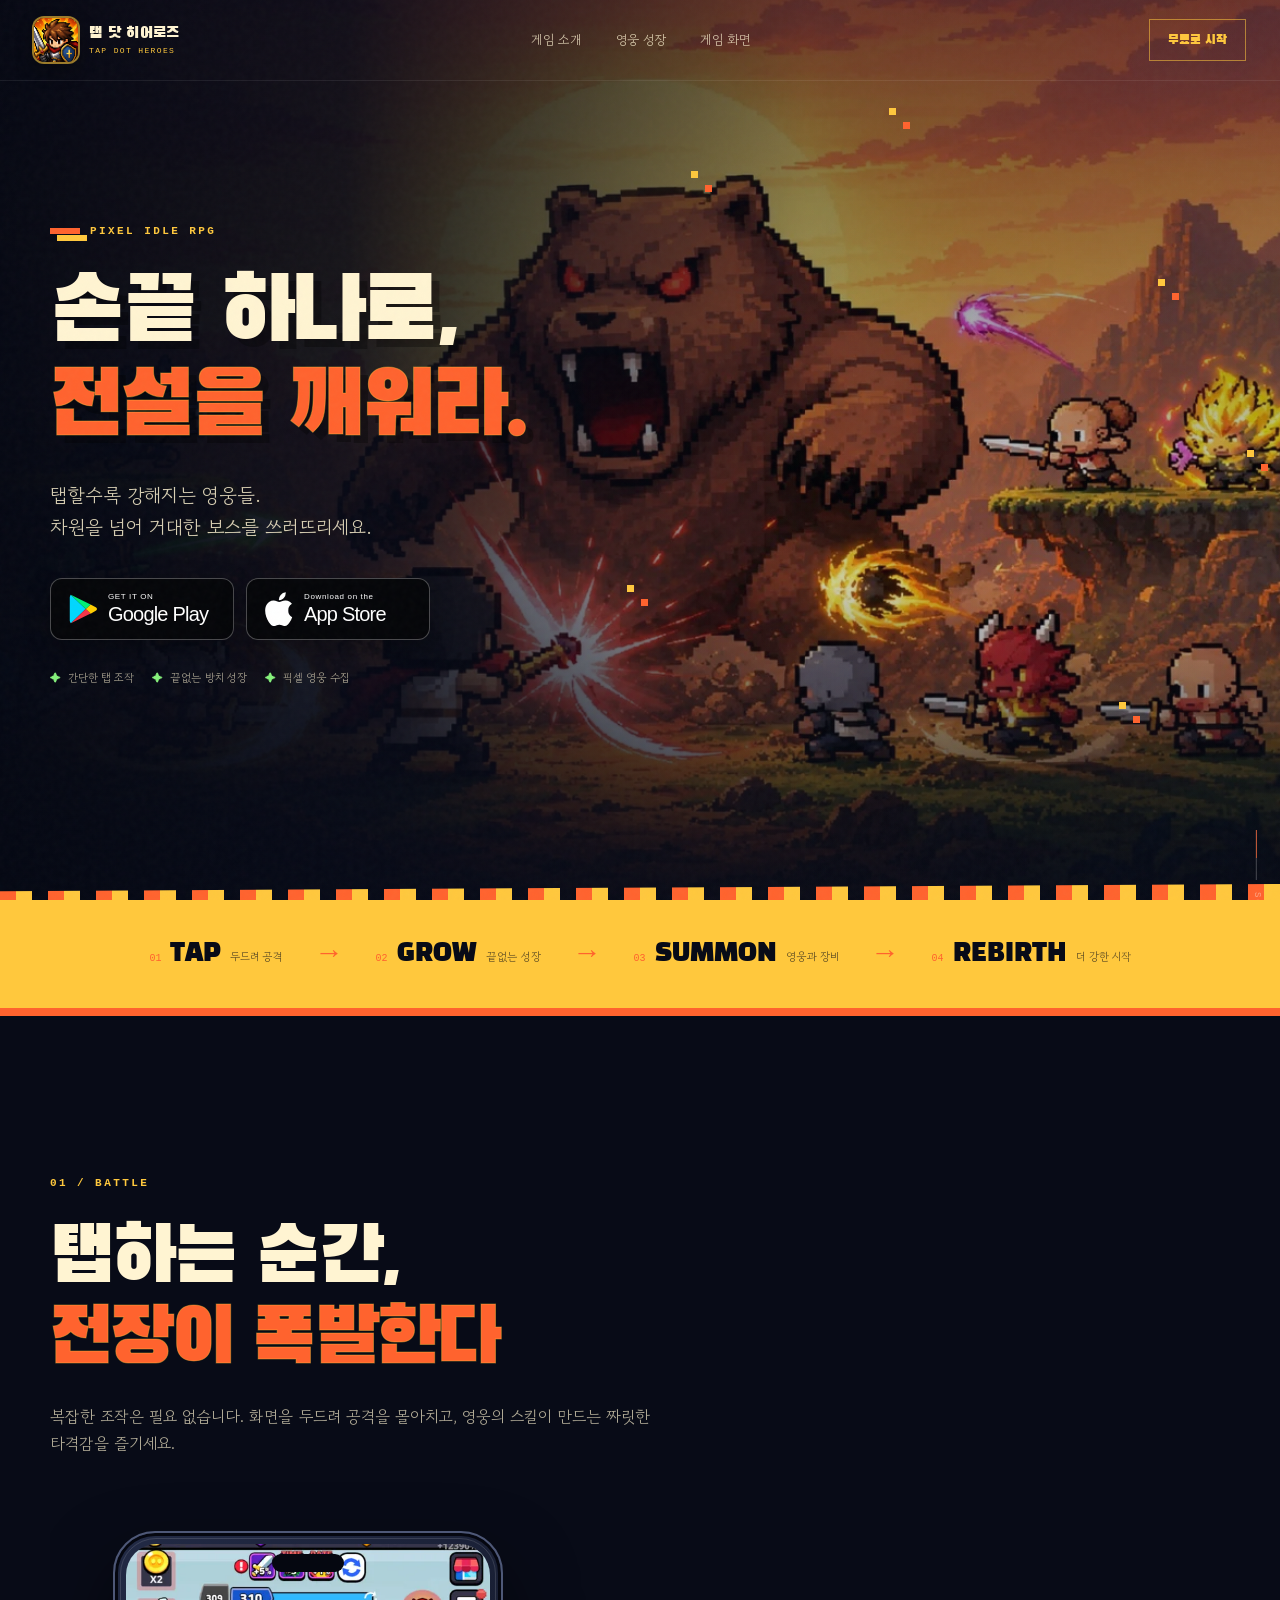
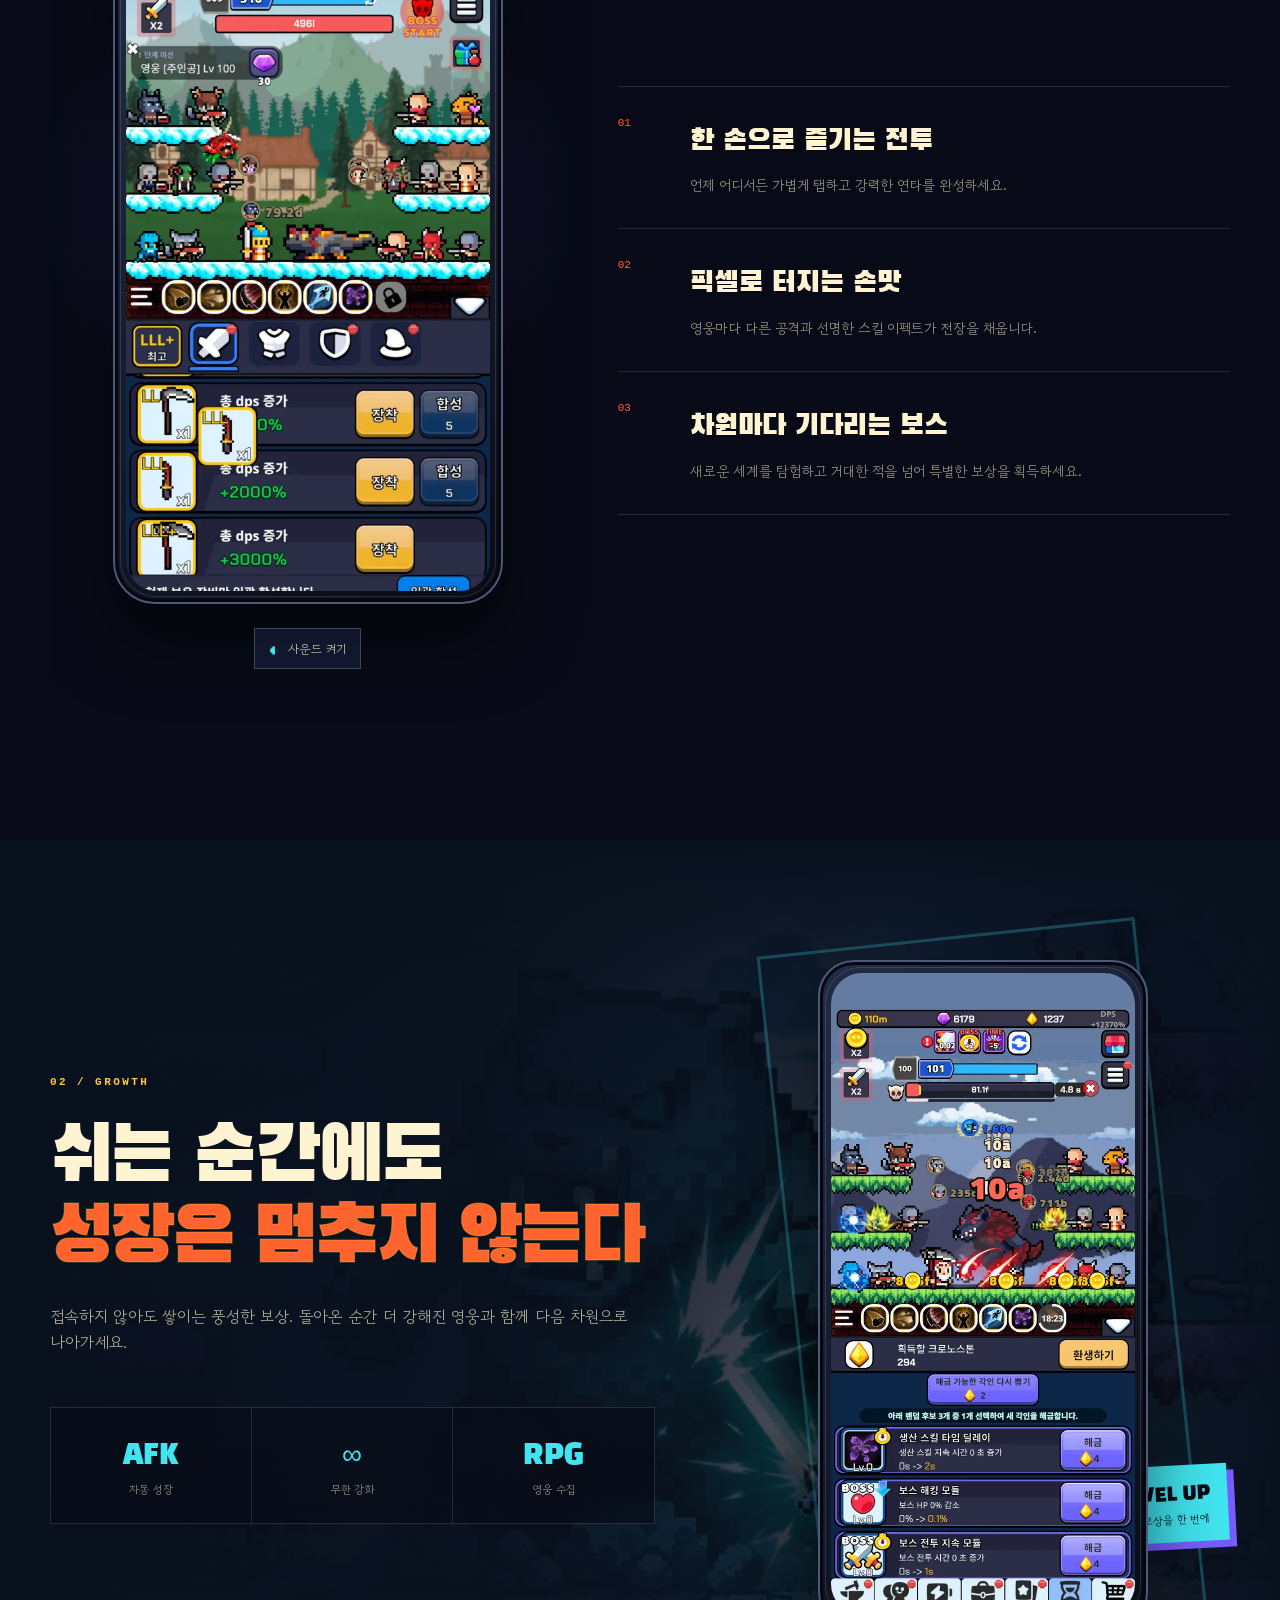
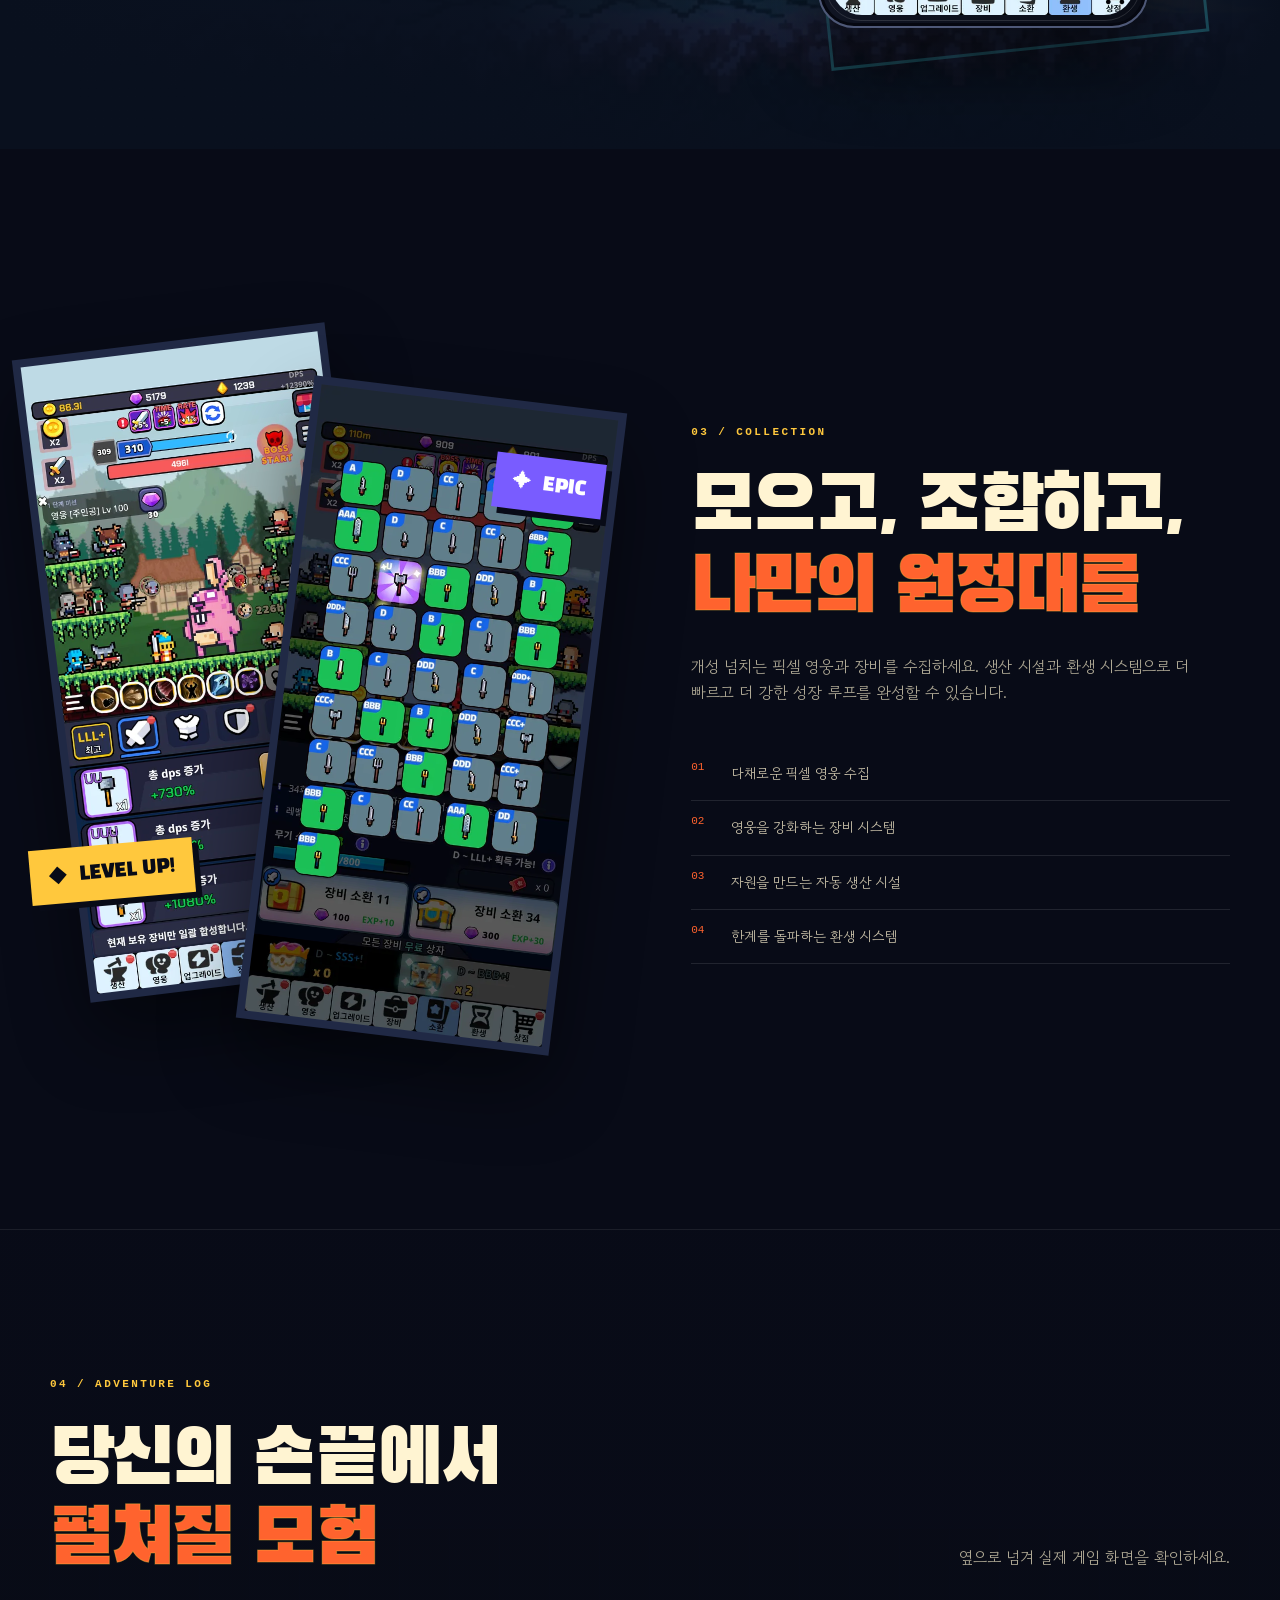
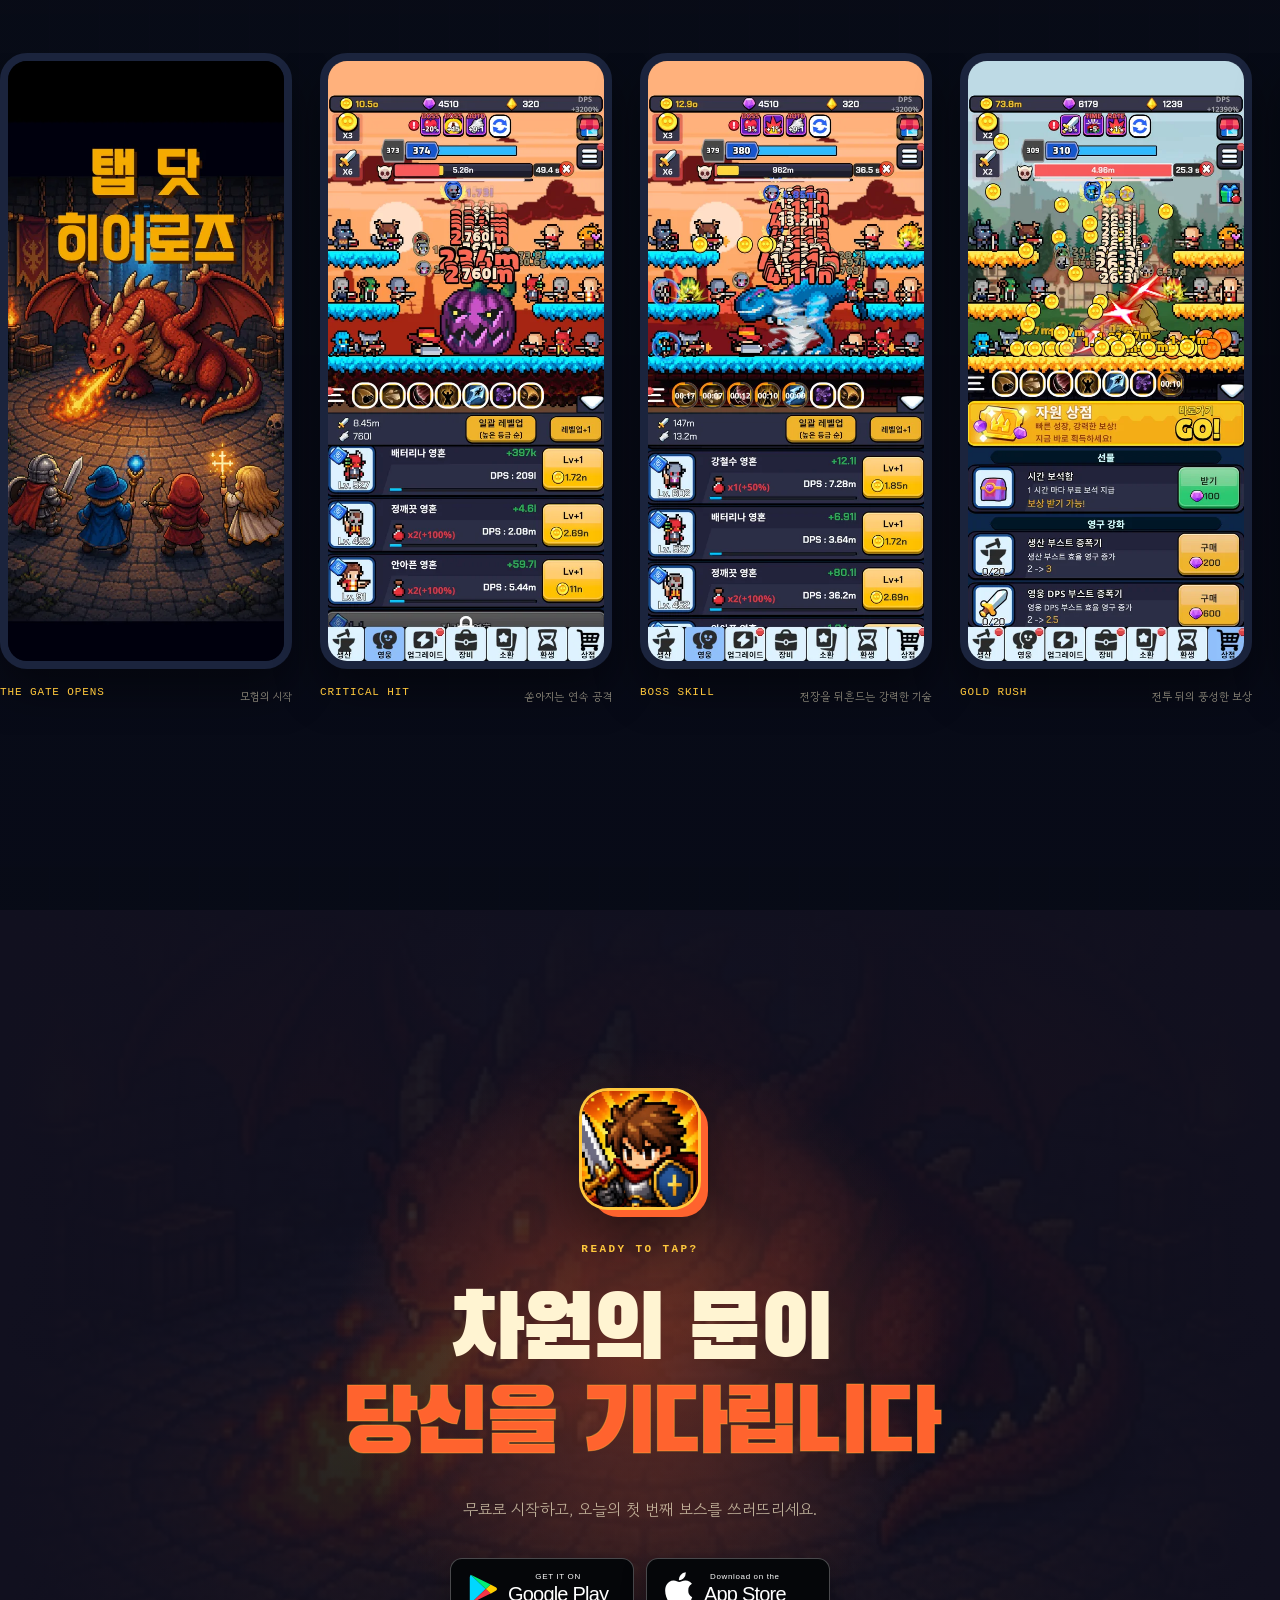
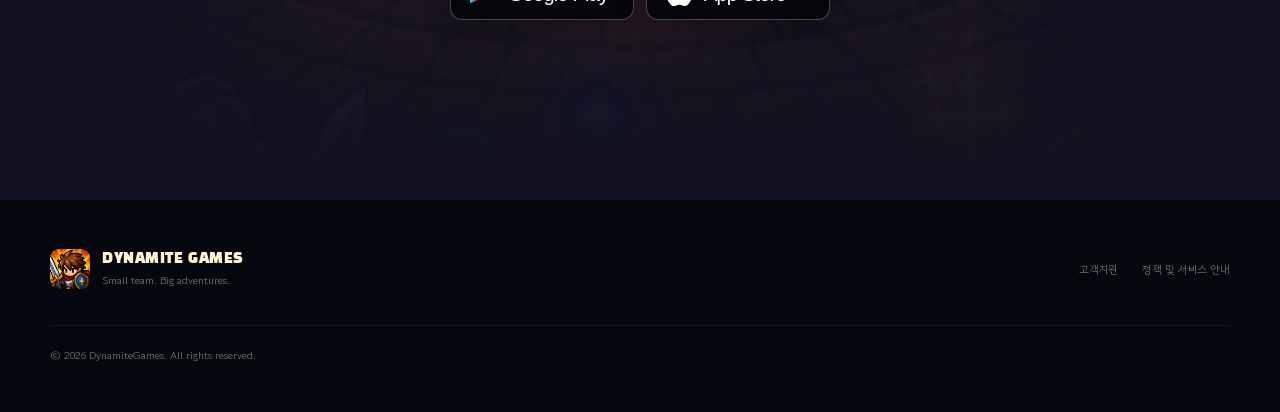
==== games/tap-dot-heroes/index.html @ aeee10b0 "tap-dot-heroes landing page" ====
<!doctype html>
<html lang="ko">
  <head>
    <meta charset="UTF-8" />
    <meta name="viewport" content="width=device-width, initial-scale=1.0" />
    <meta
      name="description"
      content="탭 한 번으로 시작되는 무한 성장. 픽셀 영웅을 모아 차원을 넘고 거대한 보스를 쓰러뜨리는 방치형 탭 RPG, 탭 닷 히어로즈."
    />
    <meta name="theme-color" content="#090d1b" />
    <meta property="og:title" content="탭 닷 히어로즈 | Tap Dot Heroes" />
    <meta
      property="og:description"
      content="손끝 하나로, 전설을 깨워라. 지금 Google Play와 App Store에서 플레이하세요."
    />
    <meta property="og:type" content="website" />
    <meta property="og:image" content="assets/hero-battle.webp" />
    <link rel="icon" href="assets/app-icon.webp" />
    <link rel="preconnect" href="https://fonts.googleapis.com" />
    <link rel="preconnect" href="https://fonts.gstatic.com" crossorigin />
    <link
      href="https://fonts.googleapis.com/css2?family=Black+Han+Sans&family=Gowun+Dodum&display=swap"
      rel="stylesheet"
    />
    <link rel="stylesheet" href="style.css" />
    <title>탭 닷 히어로즈 | Tap Dot Heroes</title>
  </head>
  <body>
    <a class="skip-link" href="#main">본문으로 바로가기</a>

    <header class="site-header" data-header>
      <a class="brand" href="#top" aria-label="탭 닷 히어로즈 홈">
        <img src="assets/app-icon.webp" alt="" width="44" height="44" />
        <span>
          <strong>탭 닷 히어로즈</strong>
          <small>TAP DOT HEROES</small>
        </span>
      </a>
      <nav aria-label="주요 메뉴">
        <a href="#play">게임 소개</a>
        <a href="#world">영웅 성장</a>
        <a href="#gallery">게임 화면</a>
      </nav>
      <a class="header-cta" href="#download">무료로 시작</a>
    </header>

    <main id="main">
      <section class="hero" id="top" aria-labelledby="hero-title">
        <div class="hero-art" aria-hidden="true">
          <img src="assets/hero-battle.webp" alt="" />
        </div>
        <div class="hero-vignette" aria-hidden="true"></div>
        <div class="pixel-sparks" aria-hidden="true">
          <i></i><i></i><i></i><i></i><i></i><i></i>
        </div>

        <div class="hero-content reveal">
          <div class="eyebrow"><span></span> PIXEL IDLE RPG</div>
          <h1 id="hero-title">
            손끝 하나로,<br />
            <em>전설을 깨워라.</em>
          </h1>
          <p>
            탭할수록 강해지는 영웅들.<br />
            차원을 넘어 거대한 보스를 쓰러뜨리세요.
          </p>
          <div class="store-row" aria-label="앱 다운로드">
            <a
              class="store-button google"
              href="https://play.google.com/store/apps/details?id=com.dynamitegames.tapdotheroes"
              target="_blank"
              rel="noopener noreferrer"
              aria-label="Google Play에서 탭 닷 히어로즈 다운로드"
            >
              <svg viewBox="0 0 36 40" aria-hidden="true"><path fill="#00d7fe" d="M2.3 1.7 21.5 20 2.4 38.2A4.3 4.3 0 0 1 1 35V5a4.5 4.5 0 0 1 1.3-3.3Z"/><path fill="#ffce00" d="m27.7 14.1-6.2 5.9 6.3 6 6.6-3.8c2.1-1.2 2.1-3.1 0-4.3Z"/><path fill="#00f076" d="m2.3 1.7 25.4 12.4-6.2 5.9Z"/><path fill="#f63448" d="m2.4 38.2 25.4-12.3-6.3-6Z"/></svg>
              <span><small>GET IT ON</small><strong>Google Play</strong></span>
            </a>
            <a
              class="store-button apple"
              href="https://apps.apple.com/kr/app/id6753194721"
              target="_blank"
              rel="noopener noreferrer"
              aria-label="App Store에서 탭 닷 히어로즈 다운로드"
            >
              <svg viewBox="0 0 32 39" aria-hidden="true"><path fill="currentColor" d="M26.7 20.8c0-4.8 4-7.1 4.2-7.2a9.1 9.1 0 0 0-7.2-3.9c-3-.3-5.9 1.8-7.4 1.8-1.6 0-4-1.8-6.5-1.7a9.6 9.6 0 0 0-8 4.9c-3.5 6-.9 14.8 2.4 19.6 1.6 2.3 3.5 4.9 6 4.8 2.4-.1 3.3-1.5 6.2-1.5 2.8 0 3.7 1.5 6.2 1.4 2.6 0 4.3-2.3 5.8-4.6a19.5 19.5 0 0 0 2.7-5.5 8.3 8.3 0 0 1-4.4-8.1ZM21.7 6.5A8.5 8.5 0 0 0 23.7.3a8.7 8.7 0 0 0-5.8 3 8 8 0 0 0-2 6c2.2.2 4.4-1.1 5.8-2.8Z"/></svg>
              <span><small>Download on the</small><strong>App Store</strong></span>
            </a>
          </div>
          <div class="hero-tags" aria-label="게임 장르">
            <span>간단한 탭 조작</span>
            <span>끝없는 방치 성장</span>
            <span>픽셀 영웅 수집</span>
          </div>
        </div>

        <div class="scroll-cue" aria-hidden="true"><span></span>SCROLL TO RAID</div>
      </section>

      <section class="loop-strip" aria-label="핵심 게임 플레이">
        <div class="loop-track">
          <span><b>01</b> TAP <i>두드려 공격</i></span>
          <span class="arrow">→</span>
          <span><b>02</b> GROW <i>끝없는 성장</i></span>
          <span class="arrow">→</span>
          <span><b>03</b> SUMMON <i>영웅과 장비</i></span>
          <span class="arrow">→</span>
          <span><b>04</b> REBIRTH <i>더 강한 시작</i></span>
        </div>
      </section>

      <section class="gameplay-section section-shell" id="play">
        <div class="section-heading reveal">
          <span class="section-index">01 / BATTLE</span>
          <h2>탭하는 순간,<br /><em>전장이 폭발한다</em></h2>
          <p>
            복잡한 조작은 필요 없습니다. 화면을 두드려 공격을 몰아치고,
            영웅의 스킬이 만드는 짜릿한 타격감을 즐기세요.
          </p>
        </div>

        <div class="gameplay-layout">
          <div class="video-stage reveal">
            <div class="video-aura" aria-hidden="true"></div>
            <div class="phone-frame">
              <div class="phone-speaker"></div>
              <video
                data-gameplay-video
                src="assets/gameplay.mp4"
                poster="assets/screen-battle.webp"
                autoplay
                muted
                loop
                playsinline
                preload="metadata"
                aria-label="탭 닷 히어로즈 실제 플레이 영상"
              ></video>
            </div>
            <button class="sound-toggle" type="button" data-sound-toggle aria-pressed="false">
              <span class="sound-icon" aria-hidden="true">◖</span>
              <span data-sound-label>사운드 켜기</span>
            </button>
          </div>

          <div class="battle-notes reveal">
            <article>
              <span>01</span>
              <div>
                <h3>한 손으로 즐기는 전투</h3>
                <p>언제 어디서든 가볍게 탭하고 강력한 연타를 완성하세요.</p>
              </div>
            </article>
            <article>
              <span>02</span>
              <div>
                <h3>픽셀로 터지는 손맛</h3>
                <p>영웅마다 다른 공격과 선명한 스킬 이펙트가 전장을 채웁니다.</p>
              </div>
            </article>
            <article>
              <span>03</span>
              <div>
                <h3>차원마다 기다리는 보스</h3>
                <p>새로운 세계를 탐험하고 거대한 적을 넘어 특별한 보상을 획득하세요.</p>
              </div>
            </article>
          </div>
        </div>
      </section>

      <section class="growth-section" id="world">
        <div class="growth-art" aria-hidden="true">
          <img src="assets/battle-scene.webp" alt="" loading="lazy" />
        </div>
        <div class="growth-content section-shell">
          <div class="growth-copy reveal">
            <span class="section-index">02 / GROWTH</span>
            <h2>쉬는 순간에도<br /><em>성장은 멈추지 않는다</em></h2>
            <p>
              접속하지 않아도 쌓이는 풍성한 보상. 돌아온 순간 더 강해진
              영웅과 함께 다음 차원으로 나아가세요.
            </p>
            <div class="stat-cards">
              <div><strong>AFK</strong><span>자동 성장</span></div>
              <div><strong>∞</strong><span>무한 강화</span></div>
              <div><strong>RPG</strong><span>영웅 수집</span></div>
            </div>
          </div>
          <figure class="growth-phone reveal">
            <div class="phone-frame compact">
              <img src="assets/screen-growth.webp" alt="거대한 보스와 전투 중인 실제 게임 화면" loading="lazy" />
            </div>
            <figcaption><b>LEVEL UP</b> 쌓인 보상을 한 번에</figcaption>
          </figure>
        </div>
      </section>

      <section class="collection-section section-shell">
        <div class="collection-visual reveal">
          <div class="collection-card back">
            <img src="assets/screen-boss.webp" alt="다양한 픽셀 영웅이 함께 싸우는 게임 화면" loading="lazy" />
          </div>
          <div class="collection-card front">
            <img src="assets/screen-equipment.webp" alt="장비를 수집하고 합성하는 게임 화면" loading="lazy" />
          </div>
          <div class="loot-chip chip-one"><span>✦</span> EPIC</div>
          <div class="loot-chip chip-two"><span>◆</span> LEVEL UP!</div>
        </div>
        <div class="collection-copy reveal">
          <span class="section-index">03 / COLLECTION</span>
          <h2>모으고, 조합하고,<br /><em>나만의 원정대를</em></h2>
          <p>
            개성 넘치는 픽셀 영웅과 장비를 수집하세요. 생산 시설과 환생 시스템으로
            더 빠르고 더 강한 성장 루프를 완성할 수 있습니다.
          </p>
          <ul>
            <li><span>01</span> 다채로운 픽셀 영웅 수집</li>
            <li><span>02</span> 영웅을 강화하는 장비 시스템</li>
            <li><span>03</span> 자원을 만드는 자동 생산 시설</li>
            <li><span>04</span> 한계를 돌파하는 환생 시스템</li>
          </ul>
        </div>
      </section>

      <section class="gallery-section" id="gallery" aria-labelledby="gallery-title">
        <div class="section-shell gallery-heading reveal">
          <span class="section-index">04 / ADVENTURE LOG</span>
          <h2 id="gallery-title">당신의 손끝에서<br /><em>펼쳐질 모험</em></h2>
          <p>옆으로 넘겨 실제 게임 화면을 확인하세요.</p>
        </div>
        <div class="gallery-rail" data-gallery tabindex="0" aria-label="게임 스크린샷 갤러리">
          <figure class="shot tall"><img src="assets/screen-title.webp" alt="용과 영웅들이 마주한 탭 닷 히어로즈 타이틀 화면" loading="lazy" /><figcaption><b>THE GATE OPENS</b><span>모험의 시작</span></figcaption></figure>
          <figure class="shot"><img src="assets/screen-critical.webp" alt="화려한 크리티컬 공격 효과가 펼쳐지는 전투 화면" loading="lazy" /><figcaption><b>CRITICAL HIT</b><span>쏟아지는 연속 공격</span></figcaption></figure>
          <figure class="shot"><img src="assets/screen-boss-skill.webp" alt="보스가 강력한 회오리 스킬을 사용하는 전투 화면" loading="lazy" /><figcaption><b>BOSS SKILL</b><span>전장을 뒤흔드는 강력한 기술</span></figcaption></figure>
          <figure class="shot"><img src="assets/screen-gold-rush.webp" alt="골드러시에서 풍성한 골드 보상을 획득하는 게임 화면" loading="lazy" /><figcaption><b>GOLD RUSH</b><span>전투 뒤의 풍성한 보상</span></figcaption></figure>
          <figure class="shot"><img src="assets/screen-equipment.webp" alt="다양한 장비 아이템을 관리하는 화면" loading="lazy" /><figcaption><b>GEAR UP</b><span>장비를 모아 더 강하게</span></figcaption></figure>
        </div>
      </section>

      <section class="download-section" id="download">
        <div class="download-dragon" aria-hidden="true"><img src="assets/dragon-raid.webp" alt="" loading="lazy" /></div>
        <div class="download-glow" aria-hidden="true"></div>
        <div class="download-content reveal">
          <img class="download-icon" src="assets/app-icon.webp" alt="탭 닷 히어로즈 앱 아이콘" width="116" height="116" loading="lazy" />
          <span class="section-index">READY TO TAP?</span>
          <h2>차원의 문이<br /><em>당신을 기다립니다</em></h2>
          <p>무료로 시작하고, 오늘의 첫 번째 보스를 쓰러뜨리세요.</p>
          <div class="store-row centered">
            <a class="store-button google" href="https://play.google.com/store/apps/details?id=com.dynamitegames.tapdotheroes" target="_blank" rel="noopener noreferrer" aria-label="Google Play에서 다운로드">
              <svg viewBox="0 0 36 40" aria-hidden="true"><path fill="#00d7fe" d="M2.3 1.7 21.5 20 2.4 38.2A4.3 4.3 0 0 1 1 35V5a4.5 4.5 0 0 1 1.3-3.3Z"/><path fill="#ffce00" d="m27.7 14.1-6.2 5.9 6.3 6 6.6-3.8c2.1-1.2 2.1-3.1 0-4.3Z"/><path fill="#00f076" d="m2.3 1.7 25.4 12.4-6.2 5.9Z"/><path fill="#f63448" d="m2.4 38.2 25.4-12.3-6.3-6Z"/></svg>
              <span><small>GET IT ON</small><strong>Google Play</strong></span>
            </a>
            <a class="store-button apple" href="https://apps.apple.com/kr/app/id6753194721" target="_blank" rel="noopener noreferrer" aria-label="App Store에서 다운로드">
              <svg viewBox="0 0 32 39" aria-hidden="true"><path fill="currentColor" d="M26.7 20.8c0-4.8 4-7.1 4.2-7.2a9.1 9.1 0 0 0-7.2-3.9c-3-.3-5.9 1.8-7.4 1.8-1.6 0-4-1.8-6.5-1.7a9.6 9.6 0 0 0-8 4.9c-3.5 6-.9 14.8 2.4 19.6 1.6 2.3 3.5 4.9 6 4.8 2.4-.1 3.3-1.5 6.2-1.5 2.8 0 3.7 1.5 6.2 1.4 2.6 0 4.3-2.3 5.8-4.6a19.5 19.5 0 0 0 2.7-5.5 8.3 8.3 0 0 1-4.4-8.1ZM21.7 6.5A8.5 8.5 0 0 0 23.7.3a8.7 8.7 0 0 0-5.8 3 8 8 0 0 0-2 6c2.2.2 4.4-1.1 5.8-2.8Z"/></svg>
              <span><small>Download on the</small><strong>App Store</strong></span>
            </a>
          </div>
        </div>
      </section>
    </main>

    <footer>
      <div class="footer-brand">
        <img src="assets/app-icon.webp" alt="" width="40" height="40" />
        <div><strong>DYNAMITE GAMES</strong><span>Small team. Big adventures.</span></div>
      </div>
      <div class="footer-links">
        <a href="mailto:contact.dynamitegames@gmail.com">고객지원</a>
        <a href="https://dynamitegames-dev.blogspot.com/" target="_blank" rel="noopener noreferrer">정책 및 서비스 안내</a>
      </div>
      <p>© 2026 DynamiteGames. All rights reserved.</p>
    </footer>

    <div class="mobile-download" aria-label="모바일 다운로드 바로가기">
      <img src="assets/app-icon.webp" alt="" width="40" height="40" />
      <div><strong>탭 닷 히어로즈</strong><span>지금 무료로 플레이</span></div>
      <a href="#download">다운로드</a>
    </div>

    <script src="script.js"></script>
  </body>
</html>
---- games/tap-dot-heroes/style.css ----
:root {
  --ink: #080b17;
  --ink-soft: #0e1428;
  --navy: #141d3b;
  --cream: #fff4d2;
  --paper: #fffaf0;
  --orange: #ff632e;
  --gold: #ffc83d;
  --cyan: #41e4ef;
  --mint: #85f17b;
  --violet: #795cff;
  --display: "Black Han Sans", "Apple SD Gothic Neo", sans-serif;
  --body: "Gowun Dodum", "Apple SD Gothic Neo", sans-serif;
  --shell: min(1180px, calc(100vw - 48px));
}

*,
*::before,
*::after {
  box-sizing: border-box;
}

html {
  scroll-behavior: smooth;
  scrollbar-color: var(--orange) var(--ink);
}

body {
  margin: 0;
  color: var(--cream);
  background: var(--ink);
  font-family: var(--body);
  line-height: 1.65;
  overflow-x: hidden;
}

body::before {
  position: fixed;
  inset: 0;
  z-index: 50;
  opacity: 0.035;
  pointer-events: none;
  content: "";
  background-image: url("data:image/svg+xml,%3Csvg viewBox='0 0 160 160' xmlns='http://www.w3.org/2000/svg'%3E%3Cfilter id='n'%3E%3CfeTurbulence type='fractalNoise' baseFrequency='.9' numOctaves='4' stitchTiles='stitch'/%3E%3C/filter%3E%3Crect width='100%25' height='100%25' filter='url(%23n)' opacity='.8'/%3E%3C/svg%3E");
}

img,
video {
  display: block;
  max-width: 100%;
}

a {
  color: inherit;
  text-decoration: none;
}

section[id] {
  scroll-margin-top: 70px;
}

button,
a {
  -webkit-tap-highlight-color: transparent;
}

.skip-link {
  position: fixed;
  z-index: 1000;
  top: 8px;
  left: 8px;
  padding: 10px 16px;
  color: var(--ink);
  background: var(--gold);
  transform: translateY(-150%);
}

.skip-link:focus {
  transform: translateY(0);
}

.site-header {
  position: fixed;
  z-index: 40;
  top: 0;
  left: 0;
  display: grid;
  grid-template-columns: 1fr auto 1fr;
  align-items: center;
  width: 100%;
  padding: 18px 34px;
  border-bottom: 1px solid rgba(255, 255, 255, 0.08);
  transition: 250ms ease;
}

.site-header.is-scrolled {
  padding-block: 11px;
  background: rgba(8, 11, 23, 0.86);
  box-shadow: 0 10px 35px rgba(0, 0, 0, 0.25);
  backdrop-filter: blur(16px);
}

.brand {
  display: flex;
  align-items: center;
  justify-self: start;
  gap: 11px;
}

.brand img {
  border-radius: 10px;
  box-shadow: 0 0 0 2px rgba(255, 200, 61, 0.6), 0 8px 18px rgba(0, 0, 0, 0.35);
}

.brand span {
  display: flex;
  flex-direction: column;
  line-height: 1.05;
}

.brand strong {
  font-family: var(--display);
  font-size: 16px;
  font-weight: 400;
  letter-spacing: 0.02em;
}

.brand small {
  margin-top: 5px;
  color: var(--gold);
  font-family: ui-monospace, SFMono-Regular, Menlo, monospace;
  font-size: 8px;
  letter-spacing: 0.17em;
}

nav {
  display: flex;
  gap: 34px;
  color: rgba(255, 244, 210, 0.76);
  font-size: 13px;
}

nav a {
  position: relative;
}

nav a::after {
  position: absolute;
  bottom: -8px;
  left: 50%;
  width: 0;
  height: 2px;
  background: var(--orange);
  content: "";
  transition: 200ms ease;
  transform: translateX(-50%);
}

nav a:hover::after,
nav a:focus-visible::after {
  width: 100%;
}

.header-cta {
  justify-self: end;
  padding: 10px 18px 9px;
  border: 1px solid rgba(255, 200, 61, 0.55);
  color: var(--gold);
  font-family: var(--display);
  font-size: 13px;
  font-weight: 400;
  transition: 180ms ease;
}

.header-cta:hover,
.header-cta:focus-visible {
  color: var(--ink);
  background: var(--gold);
  box-shadow: 4px 4px 0 var(--orange);
  transform: translate(-2px, -2px);
}

.hero {
  position: relative;
  display: flex;
  align-items: center;
  min-height: 900px;
  padding: 130px max(24px, calc((100vw - 1180px) / 2));
  overflow: hidden;
  background: #111729;
}

.hero::after {
  position: absolute;
  bottom: 0;
  left: 0;
  width: 100%;
  height: 16px;
  content: "";
  background: repeating-linear-gradient(90deg, var(--orange) 0 16px, var(--gold) 16px 32px, transparent 32px 48px);
  clip-path: polygon(0 45%, 100% 0, 100% 100%, 0 100%);
}

.hero-art,
.hero-vignette {
  position: absolute;
  inset: 0;
}

.hero-art img {
  width: 100%;
  height: 100%;
  object-fit: cover;
  object-position: 58% center;
  transform: scale(1.025);
  animation: hero-breathe 10s ease-in-out infinite alternate;
}

.hero-vignette {
  background:
    linear-gradient(90deg, rgba(5, 8, 19, 0.99) 0%, rgba(7, 10, 23, 0.91) 27%, rgba(7, 10, 23, 0.2) 63%, rgba(7, 10, 23, 0.15) 100%),
    linear-gradient(0deg, rgba(8, 11, 23, 0.95) 0%, transparent 35%, rgba(8, 11, 23, 0.5) 100%);
}

.hero-content {
  position: relative;
  z-index: 2;
  width: min(660px, 58vw);
}

.eyebrow,
.section-index {
  display: inline-flex;
  align-items: center;
  gap: 10px;
  color: var(--gold);
  font-family: ui-monospace, SFMono-Regular, Menlo, monospace;
  font-size: 11px;
  font-weight: 800;
  letter-spacing: 0.22em;
}

.eyebrow span {
  width: 30px;
  height: 6px;
  background: var(--orange);
  box-shadow: 7px 7px 0 var(--gold);
}

.hero h1,
.section-heading h2,
.growth-copy h2,
.collection-copy h2,
.gallery-heading h2,
.download-content h2 {
  margin: 28px 0 22px;
  font-family: var(--display);
  font-weight: 400;
  letter-spacing: -0.035em;
  line-height: 1.05;
  word-break: keep-all;
}

.hero h1 {
  max-width: 680px;
  font-size: clamp(64px, 7vw, 112px);
  text-shadow: 8px 8px 0 rgba(0, 0, 0, 0.3);
}

h1 em,
h2 em {
  color: var(--orange);
  font-style: normal;
  -webkit-text-stroke: 1px rgba(255, 200, 61, 0.4);
}

.hero-content > p {
  margin: 0 0 34px;
  color: rgba(255, 244, 210, 0.84);
  font-size: clamp(17px, 1.5vw, 21px);
  line-height: 1.7;
}

.store-row {
  display: flex;
  flex-wrap: wrap;
  gap: 12px;
}

.store-button {
  display: flex;
  align-items: center;
  min-width: 184px;
  height: 62px;
  padding: 8px 18px;
  border: 1px solid rgba(255, 255, 255, 0.27);
  border-radius: 12px;
  color: white;
  background: #050609;
  box-shadow: 0 8px 24px rgba(0, 0, 0, 0.3);
  transition: 180ms ease;
}

.store-button:hover,
.store-button:focus-visible {
  border-color: var(--gold);
  box-shadow: 5px 5px 0 var(--orange), 0 12px 24px rgba(0, 0, 0, 0.35);
  transform: translate(-3px, -3px);
}

.store-button svg {
  width: 28px;
  height: 34px;
  margin-right: 11px;
}

.store-button span {
  display: flex;
  flex-direction: column;
  line-height: 1.05;
}

.store-button small {
  margin-bottom: 3px;
  font: 8px/1 ui-sans-serif, sans-serif;
  letter-spacing: 0.08em;
}

.store-button strong {
  font: 20px/1 ui-sans-serif, sans-serif;
  letter-spacing: -0.04em;
}

.hero-tags {
  display: flex;
  flex-wrap: wrap;
  gap: 18px;
  margin-top: 28px;
  color: rgba(255, 244, 210, 0.62);
  font-size: 11px;
}

.hero-tags span::before {
  margin-right: 7px;
  color: var(--mint);
  content: "✦";
}

.scroll-cue {
  position: absolute;
  z-index: 3;
  right: 28px;
  bottom: 70px;
  display: flex;
  align-items: center;
  gap: 12px;
  color: rgba(255, 255, 255, 0.42);
  font: 9px/1 ui-monospace, SFMono-Regular, Menlo, monospace;
  letter-spacing: 0.2em;
  transform: rotate(90deg) translateX(100%);
  transform-origin: right bottom;
}

.scroll-cue span {
  width: 50px;
  height: 1px;
  overflow: hidden;
  background: rgba(255, 255, 255, 0.25);
}

.scroll-cue span::after {
  display: block;
  width: 55%;
  height: 1px;
  background: var(--orange);
  content: "";
  animation: cue 1.8s ease-in-out infinite;
}

.pixel-sparks i {
  position: absolute;
  z-index: 2;
  width: 7px;
  height: 7px;
  background: var(--gold);
  box-shadow: 14px 14px 0 var(--orange);
  animation: spark 3s ease-in-out infinite alternate;
}

.pixel-sparks i:nth-child(1) { top: 19%; left: 54%; }
.pixel-sparks i:nth-child(2) { top: 31%; right: 9%; animation-delay: -1s; }
.pixel-sparks i:nth-child(3) { top: 65%; left: 49%; animation-delay: -2s; }
.pixel-sparks i:nth-child(4) { top: 78%; right: 12%; animation-delay: -.5s; }
.pixel-sparks i:nth-child(5) { top: 12%; right: 30%; animation-delay: -1.5s; }
.pixel-sparks i:nth-child(6) { top: 50%; right: 2%; animation-delay: -2.5s; }

.loop-strip {
  position: relative;
  z-index: 4;
  color: var(--ink);
  background: var(--gold);
  border-bottom: 8px solid var(--orange);
  overflow: hidden;
}

.loop-track {
  display: flex;
  align-items: center;
  justify-content: center;
  min-width: 1000px;
  padding: 30px 20px;
  font-family: var(--display);
}

.loop-track > span:not(.arrow) {
  display: flex;
  align-items: baseline;
  gap: 9px;
  font-size: 25px;
}

.loop-track b {
  color: var(--orange);
  font: 10px/1 ui-monospace, SFMono-Regular, Menlo, monospace;
}

.loop-track i {
  color: rgba(8, 11, 23, 0.62);
  font-family: var(--body);
  font-size: 11px;
  font-style: normal;
}

.loop-track .arrow {
  margin: 0 32px;
  color: var(--orange);
  font-size: 29px;
}

.section-shell {
  width: var(--shell);
  margin-inline: auto;
}

.gameplay-section {
  padding: 150px 0 170px;
  overflow: clip;
}

.section-heading {
  max-width: 640px;
}

.section-heading h2,
.growth-copy h2,
.collection-copy h2,
.gallery-heading h2,
.download-content h2 {
  font-size: clamp(48px, 6vw, 84px);
}

.section-heading p,
.growth-copy p,
.collection-copy > p,
.gallery-heading p,
.download-content > p {
  color: rgba(255, 244, 210, 0.68);
  font-size: 16px;
  word-break: keep-all;
}

.gameplay-layout {
  display: grid;
  grid-template-columns: minmax(340px, 0.85fr) minmax(420px, 1.15fr);
  align-items: center;
  gap: clamp(65px, 9vw, 130px);
  margin-top: 75px;
}

.video-stage {
  position: relative;
  display: flex;
  flex-direction: column;
  align-items: center;
  justify-self: end;
  width: min(390px, 100%);
}

.video-aura {
  position: absolute;
  top: 18%;
  left: 50%;
  width: 140%;
  aspect-ratio: 1;
  border-radius: 50%;
  opacity: 0.55;
  background: radial-gradient(circle, rgba(255, 99, 46, 0.65), rgba(121, 92, 255, 0.25) 35%, transparent 69%);
  filter: blur(5px);
  transform: translate(-50%, -25%);
  animation: aura 4s ease-in-out infinite alternate;
}

.phone-frame {
  position: relative;
  z-index: 2;
  width: 100%;
  padding: 11px;
  border: 2px solid #4e5877;
  border-radius: 42px;
  background: linear-gradient(145deg, #222a45, #090c16);
  box-shadow: 0 35px 70px rgba(0, 0, 0, 0.55), inset 0 0 0 3px #050710;
}

.phone-frame::after {
  position: absolute;
  inset: 5px;
  z-index: 3;
  border: 1px solid rgba(255, 255, 255, 0.13);
  border-radius: 36px;
  pointer-events: none;
  content: "";
}

.phone-frame video,
.phone-frame img {
  width: 100%;
  border-radius: 31px;
}

.phone-frame video {
  aspect-ratio: 9 / 16;
  object-fit: cover;
}

.phone-speaker {
  position: absolute;
  z-index: 4;
  top: 21px;
  left: 50%;
  width: 72px;
  height: 18px;
  border-radius: 20px;
  background: #050710;
  transform: translateX(-50%);
}

.sound-toggle {
  position: relative;
  z-index: 3;
  display: flex;
  align-items: center;
  gap: 9px;
  margin-top: 24px;
  padding: 10px 14px;
  border: 1px solid rgba(255, 255, 255, 0.2);
  color: rgba(255, 244, 210, 0.78);
  background: rgba(18, 25, 48, 0.9);
  font: 12px/1 var(--body);
  cursor: pointer;
}

.sound-toggle:hover,
.sound-toggle:focus-visible {
  border-color: var(--cyan);
  color: var(--cyan);
}

.sound-icon {
  color: var(--cyan);
  font-size: 19px;
}

.battle-notes {
  display: flex;
  flex-direction: column;
}

.battle-notes article {
  display: grid;
  grid-template-columns: 50px 1fr;
  gap: 22px;
  padding: 31px 0;
  border-top: 1px solid rgba(255, 255, 255, 0.13);
}

.battle-notes article:last-child {
  border-bottom: 1px solid rgba(255, 255, 255, 0.13);
}

.battle-notes article > span,
.collection-copy li span {
  color: var(--orange);
  font: 11px/1 ui-monospace, SFMono-Regular, Menlo, monospace;
}

.battle-notes h3 {
  margin: 0 0 8px;
  font-family: var(--display);
  font-size: clamp(23px, 2.3vw, 32px);
  font-weight: 400;
}

.battle-notes p {
  margin: 0;
  color: rgba(255, 244, 210, 0.58);
  font-size: 14px;
}

.growth-section {
  position: relative;
  min-height: 910px;
  overflow: hidden;
  background: #09101e;
}

.growth-section::before {
  position: absolute;
  inset: 0;
  z-index: 1;
  content: "";
  background:
    linear-gradient(90deg, #09101e 0%, rgba(9, 16, 30, 0.95) 38%, rgba(9, 16, 30, 0.35) 70%, #09101e 100%),
    linear-gradient(0deg, #09101e 0%, transparent 35%, #09101e 100%);
}

.growth-art {
  position: absolute;
  inset: 0;
}

.growth-art img {
  width: 100%;
  height: 100%;
  object-fit: cover;
  object-position: center;
  opacity: 0.55;
  filter: saturate(0.8) hue-rotate(170deg);
  transform: scale(1.1);
}

.growth-content {
  position: relative;
  z-index: 2;
  display: grid;
  grid-template-columns: 1.1fr 0.9fr;
  align-items: center;
  gap: 80px;
  min-height: 910px;
  padding: 110px 0;
}

.growth-copy {
  max-width: 650px;
}

.stat-cards {
  display: grid;
  grid-template-columns: repeat(3, 1fr);
  margin-top: 52px;
  border: 1px solid rgba(255, 255, 255, 0.13);
  background: rgba(7, 10, 21, 0.55);
  backdrop-filter: blur(8px);
}

.stat-cards div {
  display: flex;
  flex-direction: column;
  align-items: center;
  padding: 25px 10px;
  border-right: 1px solid rgba(255, 255, 255, 0.13);
}

.stat-cards div:last-child {
  border: 0;
}

.stat-cards strong {
  color: var(--cyan);
  font-family: var(--display);
  font-size: 28px;
  font-weight: 400;
}

.stat-cards span {
  color: rgba(255, 244, 210, 0.55);
  font-size: 11px;
}

.growth-phone {
  position: relative;
  justify-self: center;
  width: min(330px, 100%);
  margin: 0;
  transform: rotate(3deg);
}

.growth-phone::before {
  position: absolute;
  z-index: -1;
  inset: -25px;
  border: 3px solid var(--cyan);
  content: "";
  opacity: 0.25;
  transform: rotate(-6deg);
}

.phone-frame.compact {
  border-radius: 36px;
}

.growth-phone figcaption {
  position: absolute;
  right: -80px;
  bottom: 85px;
  padding: 14px 18px;
  color: var(--ink);
  background: var(--cyan);
  box-shadow: 7px 7px 0 var(--violet);
  font-size: 11px;
  transform: rotate(-3deg);
}

.growth-phone figcaption b {
  display: block;
  font-family: var(--display);
  font-size: 19px;
  font-weight: 400;
}

.collection-section {
  display: grid;
  grid-template-columns: 1fr 1fr;
  align-items: center;
  gap: clamp(70px, 8vw, 130px);
  padding-block: 190px;
}

.collection-visual {
  position: relative;
  min-height: 700px;
}

.collection-card {
  position: absolute;
  width: 315px;
  padding: 8px;
  background: #202945;
  box-shadow: 0 35px 75px rgba(0, 0, 0, 0.48);
}

.collection-card img {
  width: 100%;
}

.collection-card.back {
  top: 0;
  left: 0;
  transform: rotate(-7deg);
}

.collection-card.front {
  right: 0;
  bottom: 0;
  transform: rotate(7deg);
}

.loot-chip {
  position: absolute;
  z-index: 5;
  padding: 12px 18px;
  color: var(--ink);
  font-family: var(--display);
  font-size: 19px;
  box-shadow: 6px 6px 0 var(--ink);
}

.loot-chip span {
  margin-right: 6px;
}

.chip-one {
  top: 17%;
  right: -15px;
  background: var(--violet);
  color: white;
  transform: rotate(7deg);
}

.chip-two {
  bottom: 20%;
  left: -20px;
  background: var(--gold);
  transform: rotate(-5deg);
}

.collection-copy ul {
  margin: 42px 0 0;
  padding: 0;
  list-style: none;
}

.collection-copy li {
  display: grid;
  grid-template-columns: 40px 1fr;
  padding: 15px 0;
  border-bottom: 1px solid rgba(255, 255, 255, 0.1);
  color: rgba(255, 244, 210, 0.8);
  font-size: 14px;
}

.gallery-section {
  padding: 145px 0 175px;
  background:
    linear-gradient(rgba(8, 11, 23, 0.92), rgba(8, 11, 23, 0.98)),
    repeating-linear-gradient(90deg, transparent 0 49px, rgba(255, 255, 255, 0.04) 50px);
  border-top: 1px solid rgba(255, 255, 255, 0.08);
}

.gallery-heading {
  display: grid;
  grid-template-columns: 1fr 0.9fr;
  align-items: end;
  margin-bottom: 70px;
}

.gallery-heading .section-index,
.gallery-heading h2 {
  grid-column: 1;
}

.gallery-heading h2 {
  margin-bottom: 0;
}

.gallery-heading p {
  grid-column: 2;
  grid-row: 2;
  justify-self: end;
  margin: 0 0 12px;
}

.gallery-rail {
  display: flex;
  gap: 28px;
  padding: 0 max(24px, calc((100vw - 1180px) / 2)) 30px;
  overflow-x: auto;
  scroll-snap-type: x mandatory;
  scrollbar-color: var(--orange) rgba(255, 255, 255, 0.08);
}

.shot {
  flex: 0 0 292px;
  margin: 0;
  scroll-snap-align: start;
}

.shot img {
  width: 100%;
  aspect-ratio: 1080 / 2280;
  object-fit: cover;
  border: 8px solid #1b243d;
  border-radius: 27px;
  box-shadow: 0 22px 45px rgba(0, 0, 0, 0.42);
  transition: 250ms ease;
}

.shot:hover img {
  border-color: var(--orange);
  transform: translateY(-8px);
}

.shot figcaption {
  display: flex;
  justify-content: space-between;
  gap: 12px;
  padding-top: 18px;
}

.shot figcaption b {
  color: var(--gold);
  font: 11px/1 ui-monospace, SFMono-Regular, Menlo, monospace;
  letter-spacing: 0.08em;
}

.shot figcaption span {
  color: rgba(255, 244, 210, 0.55);
  font-size: 11px;
}

.download-section {
  position: relative;
  display: flex;
  align-items: center;
  justify-content: center;
  min-height: 890px;
  padding: 120px 24px;
  text-align: center;
  overflow: hidden;
  background: #11101f;
}

.download-section::before {
  position: absolute;
  inset: 0;
  z-index: 1;
  content: "";
  background:
    linear-gradient(90deg, #11101f 0%, rgba(17, 16, 31, 0.67) 26%, rgba(17, 16, 31, 0.67) 74%, #11101f 100%),
    linear-gradient(0deg, #11101f 0%, transparent 45%, #11101f 100%);
}

.download-dragon {
  position: absolute;
  inset: 0;
}

.download-dragon img {
  width: 100%;
  height: 100%;
  object-fit: cover;
  object-position: center 42%;
  opacity: 0.39;
  filter: saturate(1.1) contrast(1.08);
}

.download-glow {
  position: absolute;
  z-index: 1;
  top: 50%;
  left: 50%;
  width: 650px;
  height: 650px;
  border-radius: 50%;
  background: radial-gradient(circle, rgba(255, 99, 46, 0.36), transparent 67%);
  transform: translate(-50%, -50%);
}

.download-content {
  position: relative;
  z-index: 3;
  max-width: 880px;
}

.download-icon {
  margin: 0 auto 25px;
  border-radius: 26px;
  box-shadow: 0 0 0 3px var(--gold), 10px 10px 0 var(--orange), 0 24px 60px rgba(0, 0, 0, 0.45);
}

.download-content h2 {
  font-size: clamp(52px, 7vw, 96px);
}

.store-row.centered {
  justify-content: center;
  margin-top: 35px;
}

footer {
  display: grid;
  grid-template-columns: 1fr auto;
  align-items: center;
  gap: 35px;
  padding: 48px max(24px, calc((100vw - 1180px) / 2));
  color: rgba(255, 244, 210, 0.46);
  background: #05070e;
  font-size: 11px;
}

.footer-brand {
  display: flex;
  align-items: center;
  gap: 12px;
}

.footer-brand img {
  border-radius: 9px;
}

.footer-brand div {
  display: flex;
  flex-direction: column;
}

.footer-brand strong {
  color: var(--cream);
  font-family: var(--display);
  font-size: 14px;
  font-weight: 400;
  letter-spacing: 0.04em;
}

.footer-links {
  display: flex;
  gap: 24px;
}

.footer-links a:hover,
.footer-links a:focus-visible {
  color: var(--gold);
}

footer > p {
  grid-column: 1 / -1;
  margin: 0;
  padding-top: 20px;
  border-top: 1px solid rgba(255, 255, 255, 0.08);
}

.mobile-download {
  display: none;
}

.reveal {
  opacity: 0;
  transform: translateY(34px);
  transition: opacity 700ms ease, transform 700ms cubic-bezier(0.22, 1, 0.36, 1);
}

.reveal.is-visible {
  opacity: 1;
  transform: translateY(0);
}

@keyframes hero-breathe {
  to { transform: scale(1.06); }
}

@keyframes spark {
  to { transform: translate(12px, -18px) rotate(90deg); opacity: 0.35; }
}

@keyframes cue {
  0% { transform: translateX(-110%); }
  100% { transform: translateX(210%); }
}

@keyframes aura {
  to { transform: translate(-50%, -25%) scale(1.13); opacity: 0.72; }
}

@media (max-width: 980px) {
  :root { --shell: min(100% - 40px, 760px); }

  .site-header { grid-template-columns: 1fr auto; padding-inline: 20px; }
  nav { display: none; }
  .hero { min-height: 850px; }
  .hero-content { width: min(720px, 82vw); }
  .hero-vignette {
    background:
      linear-gradient(90deg, rgba(5, 8, 19, 0.97), rgba(7, 10, 23, 0.66) 60%, rgba(7, 10, 23, 0.18)),
      linear-gradient(0deg, rgba(8, 11, 23, 0.95), transparent 48%, rgba(8, 11, 23, 0.55));
  }
  .gameplay-layout,
  .growth-content,
  .collection-section { grid-template-columns: 1fr; }
  .video-stage { justify-self: center; }
  .battle-notes { max-width: 650px; margin-inline: auto; }
  .growth-content { gap: 90px; }
  .growth-phone { grid-row: 2; }
  .growth-copy { max-width: 680px; }
  .collection-section { gap: 130px; }
  .collection-visual { width: min(590px, 90vw); margin-inline: auto; }
  .collection-copy { max-width: 680px; }
}

@media (max-width: 640px) {
  :root { --shell: calc(100vw - 36px); }

  body { padding-bottom: 76px; }
  .site-header { padding: 10px 14px; }
  .site-header.is-scrolled { padding-block: 8px; }
  .brand img { width: 38px; height: 38px; }
  .brand strong { font-size: 13px; }
  .brand small { font-size: 6px; }
  .header-cta { display: none; }

  .hero {
    align-items: flex-end;
    min-height: 770px;
    padding: 110px 20px 62px;
  }
  .hero-art img { object-position: 59% center; }
  .hero-vignette {
    background:
      linear-gradient(0deg, rgba(5, 8, 19, 0.99) 0%, rgba(5, 8, 19, 0.87) 41%, rgba(5, 8, 19, 0.12) 72%, rgba(5, 8, 19, 0.4) 100%);
  }
  .hero-content { width: 100%; }
  .eyebrow { font-size: 9px; }
  .hero h1 { margin: 18px 0 14px; font-size: clamp(47px, 14vw, 66px); }
  .hero-content > p { margin-bottom: 22px; font-size: 15px; }
  .store-row { flex-wrap: nowrap; gap: 8px; }
  .store-button { min-width: 0; flex: 1; height: 54px; padding: 7px 10px; border-radius: 10px; }
  .store-button svg { width: 22px; height: 27px; margin-right: 7px; }
  .store-button small { font-size: 6px; }
  .store-button strong { font-size: 14px; }
  .hero-tags { gap: 6px 13px; margin-top: 20px; font-size: 9px; }
  .scroll-cue { display: none; }
  .pixel-sparks { display: none; }

  .loop-strip { overflow-x: auto; }
  .loop-strip,
  .gallery-rail { scrollbar-width: none; }
  .loop-strip::-webkit-scrollbar,
  .gallery-rail::-webkit-scrollbar { display: none; }
  .loop-track { justify-content: flex-start; min-width: 760px; padding: 22px 20px; }
  .loop-track > span:not(.arrow) { font-size: 19px; }
  .loop-track .arrow { margin-inline: 17px; }
  .loop-track i { display: none; }

  .gameplay-section { padding: 95px 0 110px; }
  .section-heading h2,
  .growth-copy h2,
  .collection-copy h2,
  .gallery-heading h2 { font-size: clamp(40px, 12vw, 58px); }
  .section-heading p,
  .growth-copy p,
  .collection-copy > p { font-size: 14px; }
  .gameplay-layout { gap: 75px; margin-top: 50px; }
  .video-stage { width: min(310px, 86vw); }
  .phone-frame { border-radius: 34px; }
  .phone-frame video,
  .phone-frame img { border-radius: 25px; }
  .phone-frame::after { border-radius: 29px; }
  .battle-notes article { grid-template-columns: 34px 1fr; gap: 12px; padding: 23px 0; }
  .battle-notes h3 { font-size: 21px; }
  .battle-notes p { font-size: 12px; }

  .growth-section,
  .growth-content { min-height: auto; }
  .growth-content { gap: 75px; padding: 100px 0 130px; }
  .growth-section::before {
    background: linear-gradient(0deg, #09101e 0%, rgba(9, 16, 30, 0.78) 55%, #09101e 100%);
  }
  .stat-cards { margin-top: 35px; }
  .stat-cards div { padding: 17px 4px; }
  .stat-cards strong { font-size: 21px; }
  .stat-cards span { font-size: 9px; }
  .growth-phone { width: min(280px, 78vw); }
  .growth-phone figcaption { right: -25px; bottom: 65px; }

  .collection-section { gap: 95px; padding-block: 120px; }
  .collection-visual { min-height: 510px; width: 100%; }
  .collection-card { width: 220px; }
  .collection-card.front { right: 5px; }
  .loot-chip { padding: 8px 11px; font-size: 13px; }
  .chip-one { top: 20%; right: -3px; }
  .chip-two { bottom: 19%; left: -4px; }

  .gallery-section { padding: 100px 0 110px; }
  .gallery-heading { display: block; margin-bottom: 45px; }
  .gallery-heading p { margin-top: 22px; }
  .gallery-rail { gap: 18px; padding-inline: 18px; }
  .shot { flex-basis: 245px; }

  .download-section { min-height: 780px; padding-block: 90px; }
  .download-content h2 { font-size: clamp(46px, 13vw, 64px); }
  .download-content > p { font-size: 14px; }
  .download-icon { width: 94px; height: 94px; border-radius: 22px; }
  .download-dragon img { object-position: center; }

  footer { grid-template-columns: 1fr; gap: 22px; padding-bottom: 35px; }
  .footer-links { flex-wrap: wrap; }
  footer > p { grid-column: auto; }

  .mobile-download {
    position: fixed;
    z-index: 39;
    right: 10px;
    bottom: 10px;
    left: 10px;
    display: grid;
    grid-template-columns: auto 1fr auto;
    align-items: center;
    gap: 10px;
    padding: 9px 10px;
    border: 1px solid rgba(255, 255, 255, 0.15);
    border-radius: 14px;
    background: rgba(8, 11, 23, 0.94);
    box-shadow: 0 12px 35px rgba(0, 0, 0, 0.45);
    backdrop-filter: blur(16px);
  }
  .mobile-download img { border-radius: 9px; }
  .mobile-download div { display: flex; flex-direction: column; line-height: 1.25; }
  .mobile-download strong { font-size: 12px; }
  .mobile-download span { color: rgba(255, 244, 210, 0.5); font-size: 9px; }
  .mobile-download a { padding: 9px 12px; color: var(--ink); background: var(--gold); font-family: var(--display); font-size: 12px; }
}

@media (prefers-reduced-motion: reduce) {
  html { scroll-behavior: auto; }
  *,
  *::before,
  *::after { animation-duration: 0.01ms !important; animation-iteration-count: 1 !important; transition-duration: 0.01ms !important; }
  .reveal { opacity: 1; transform: none; }
}
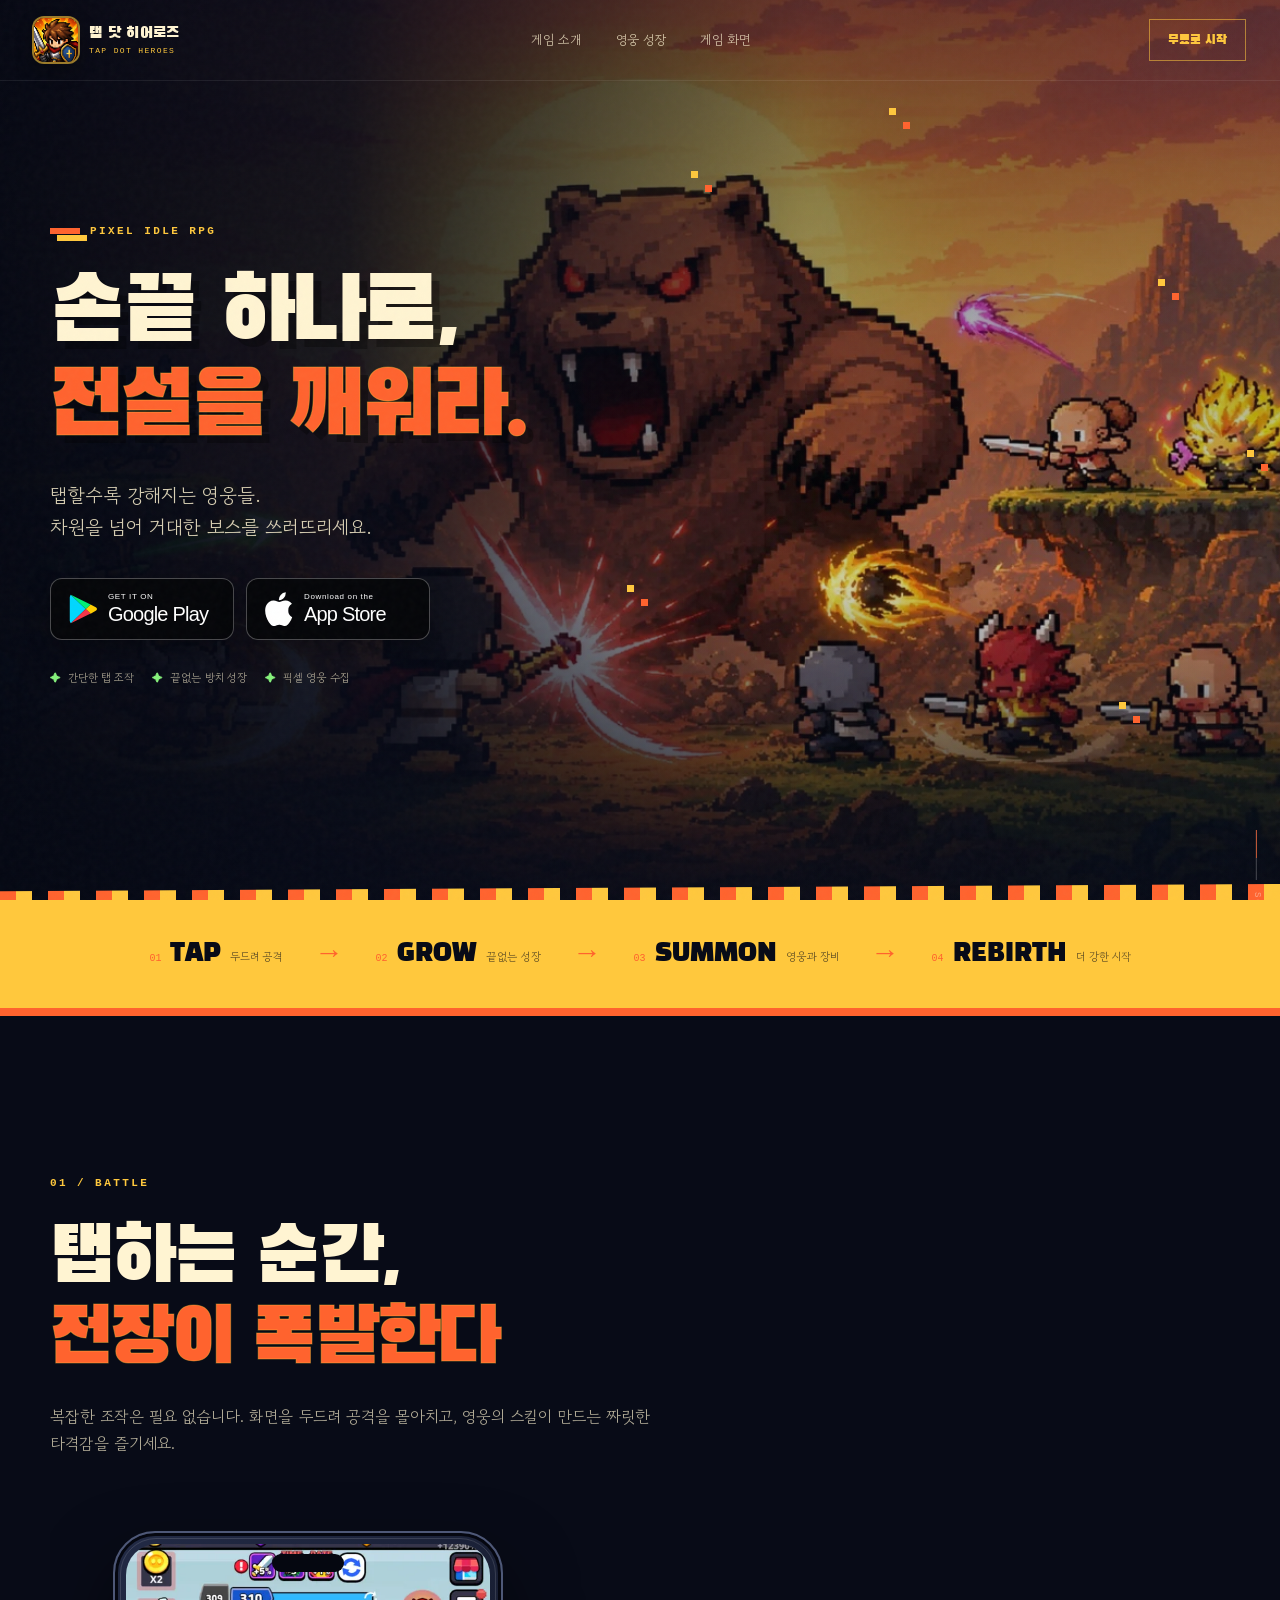
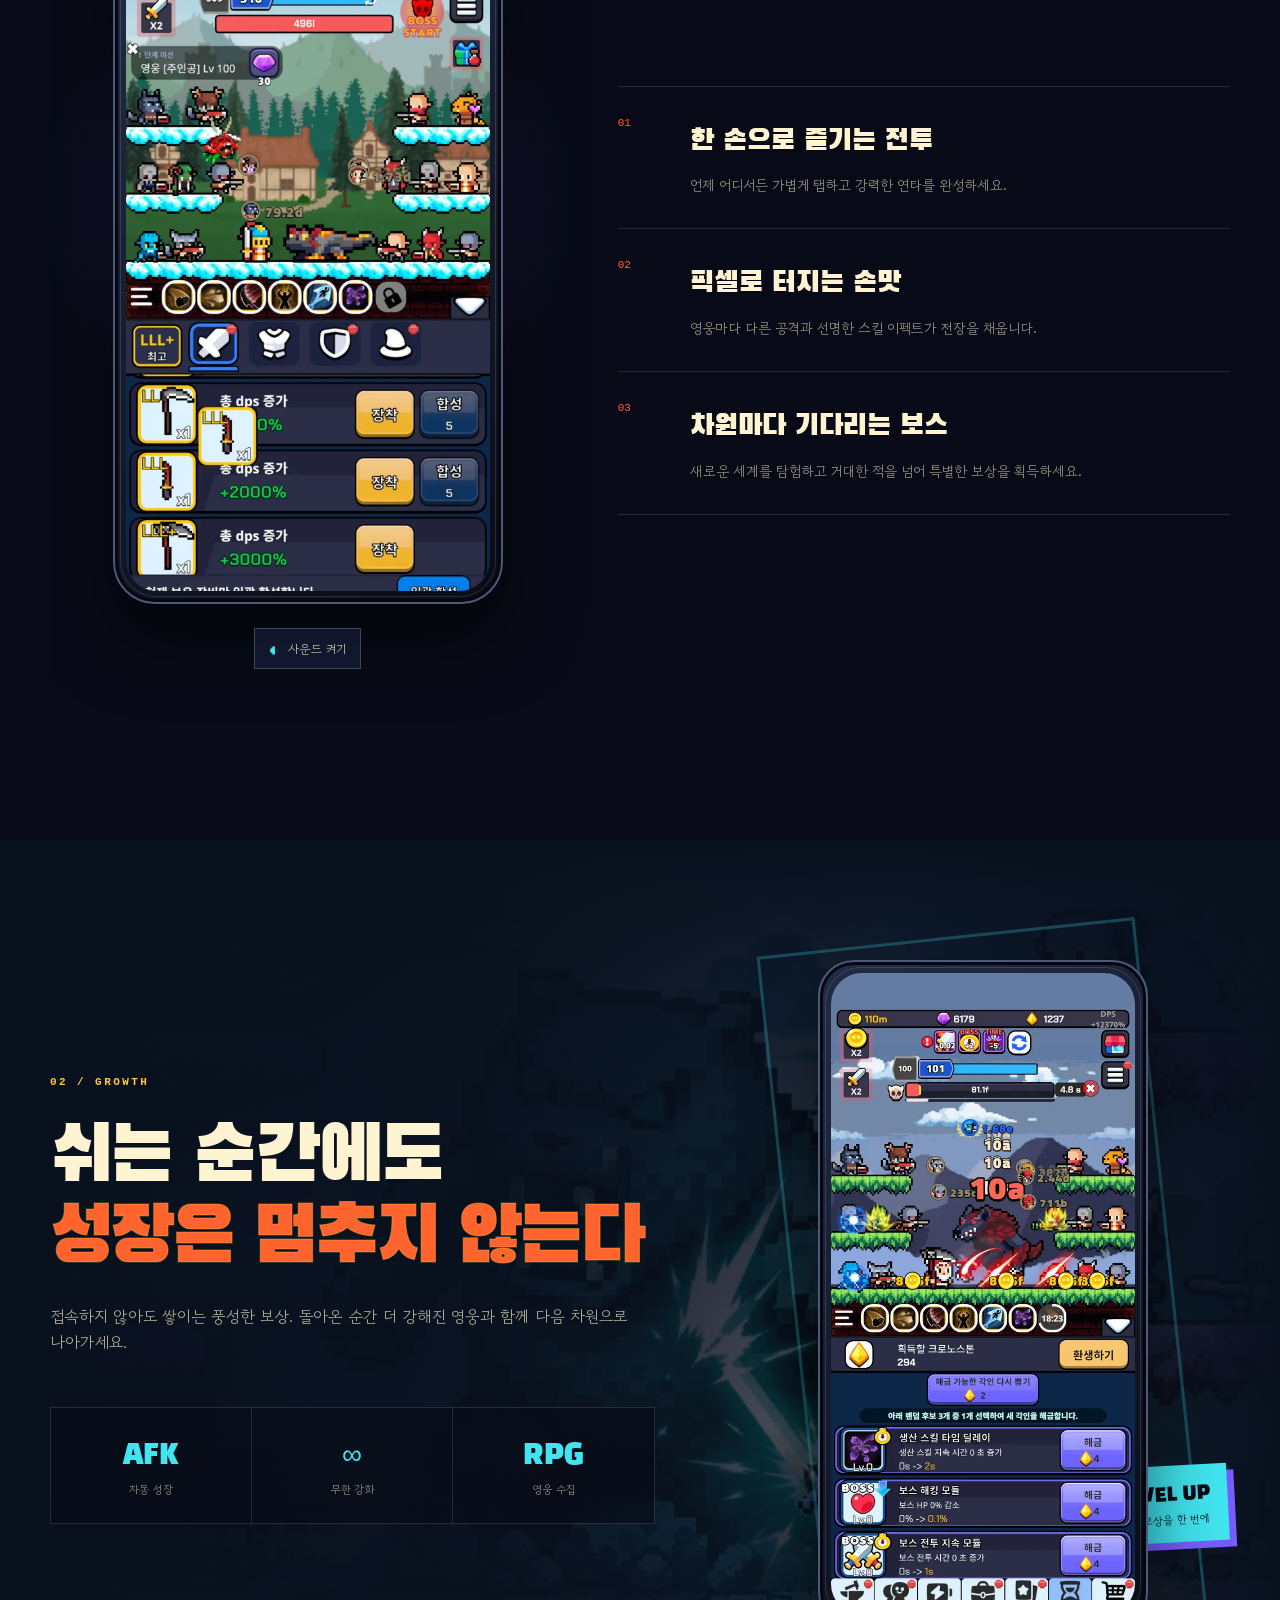
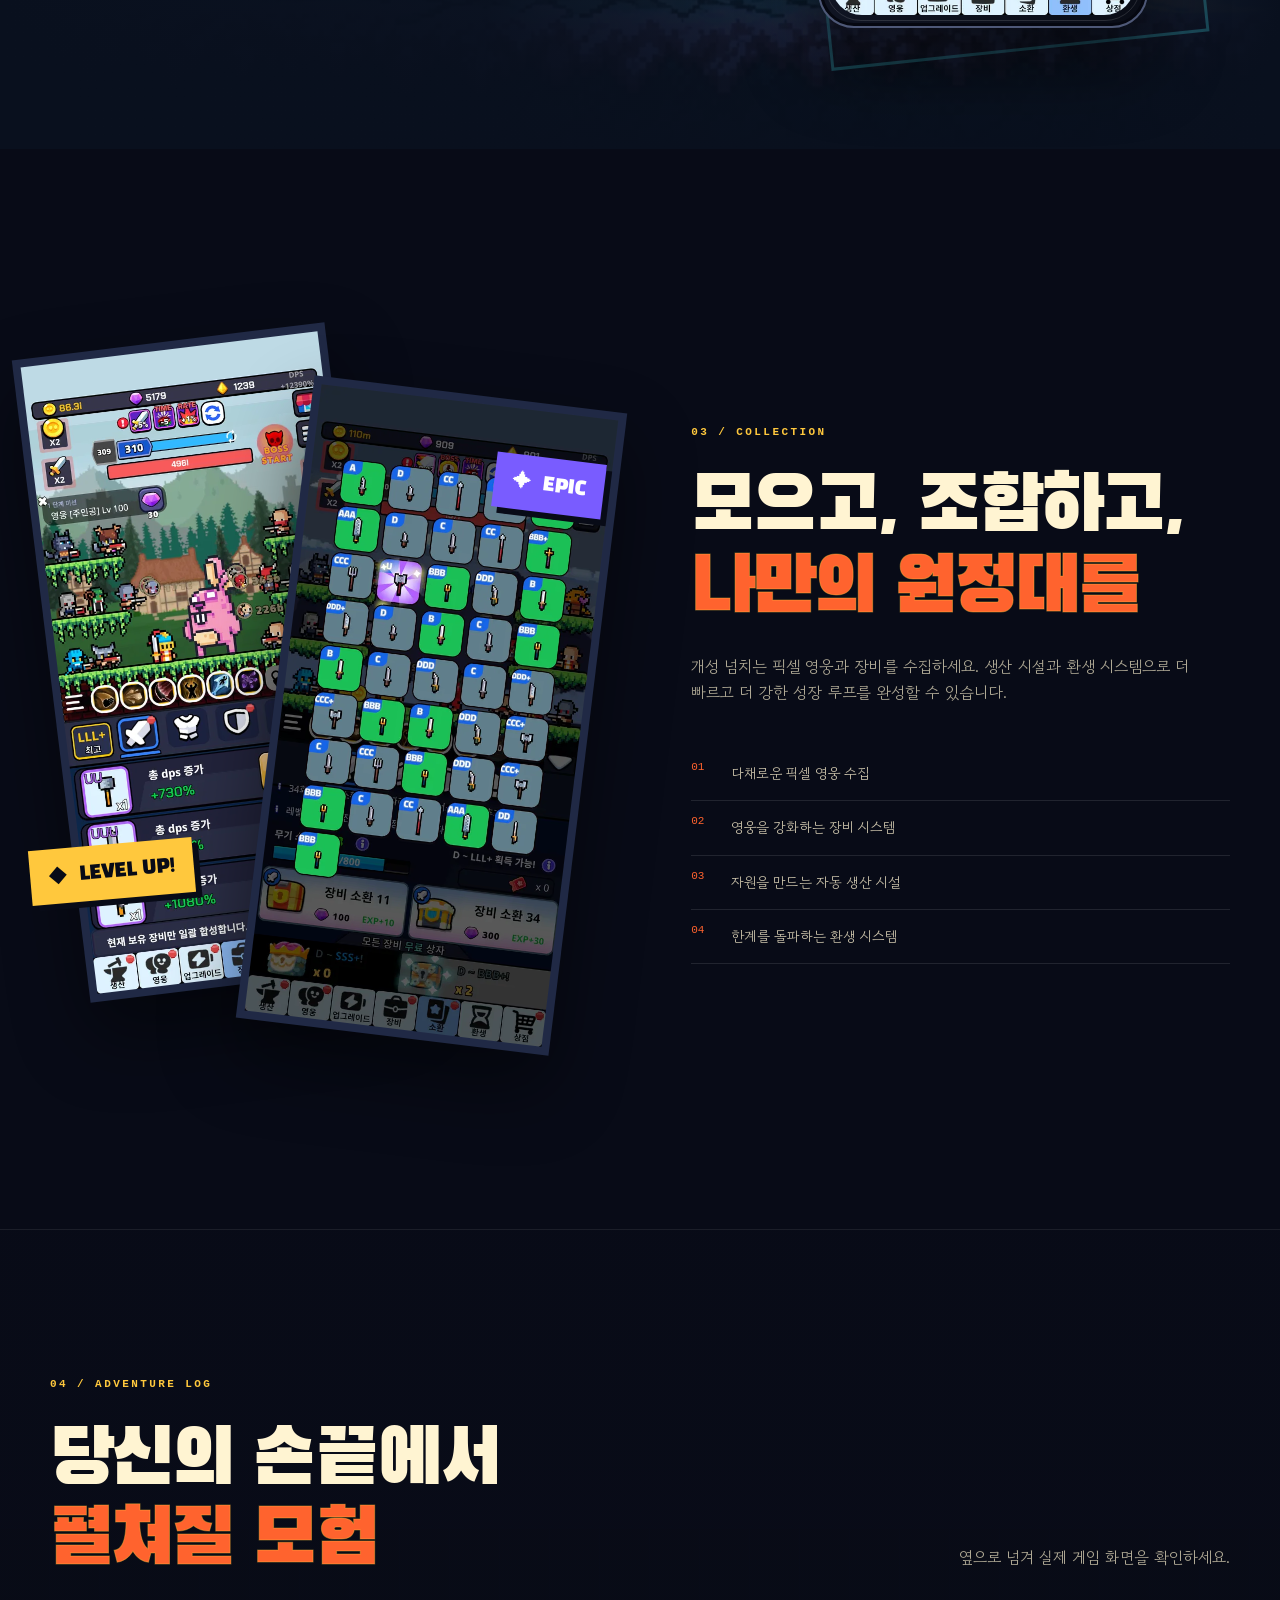
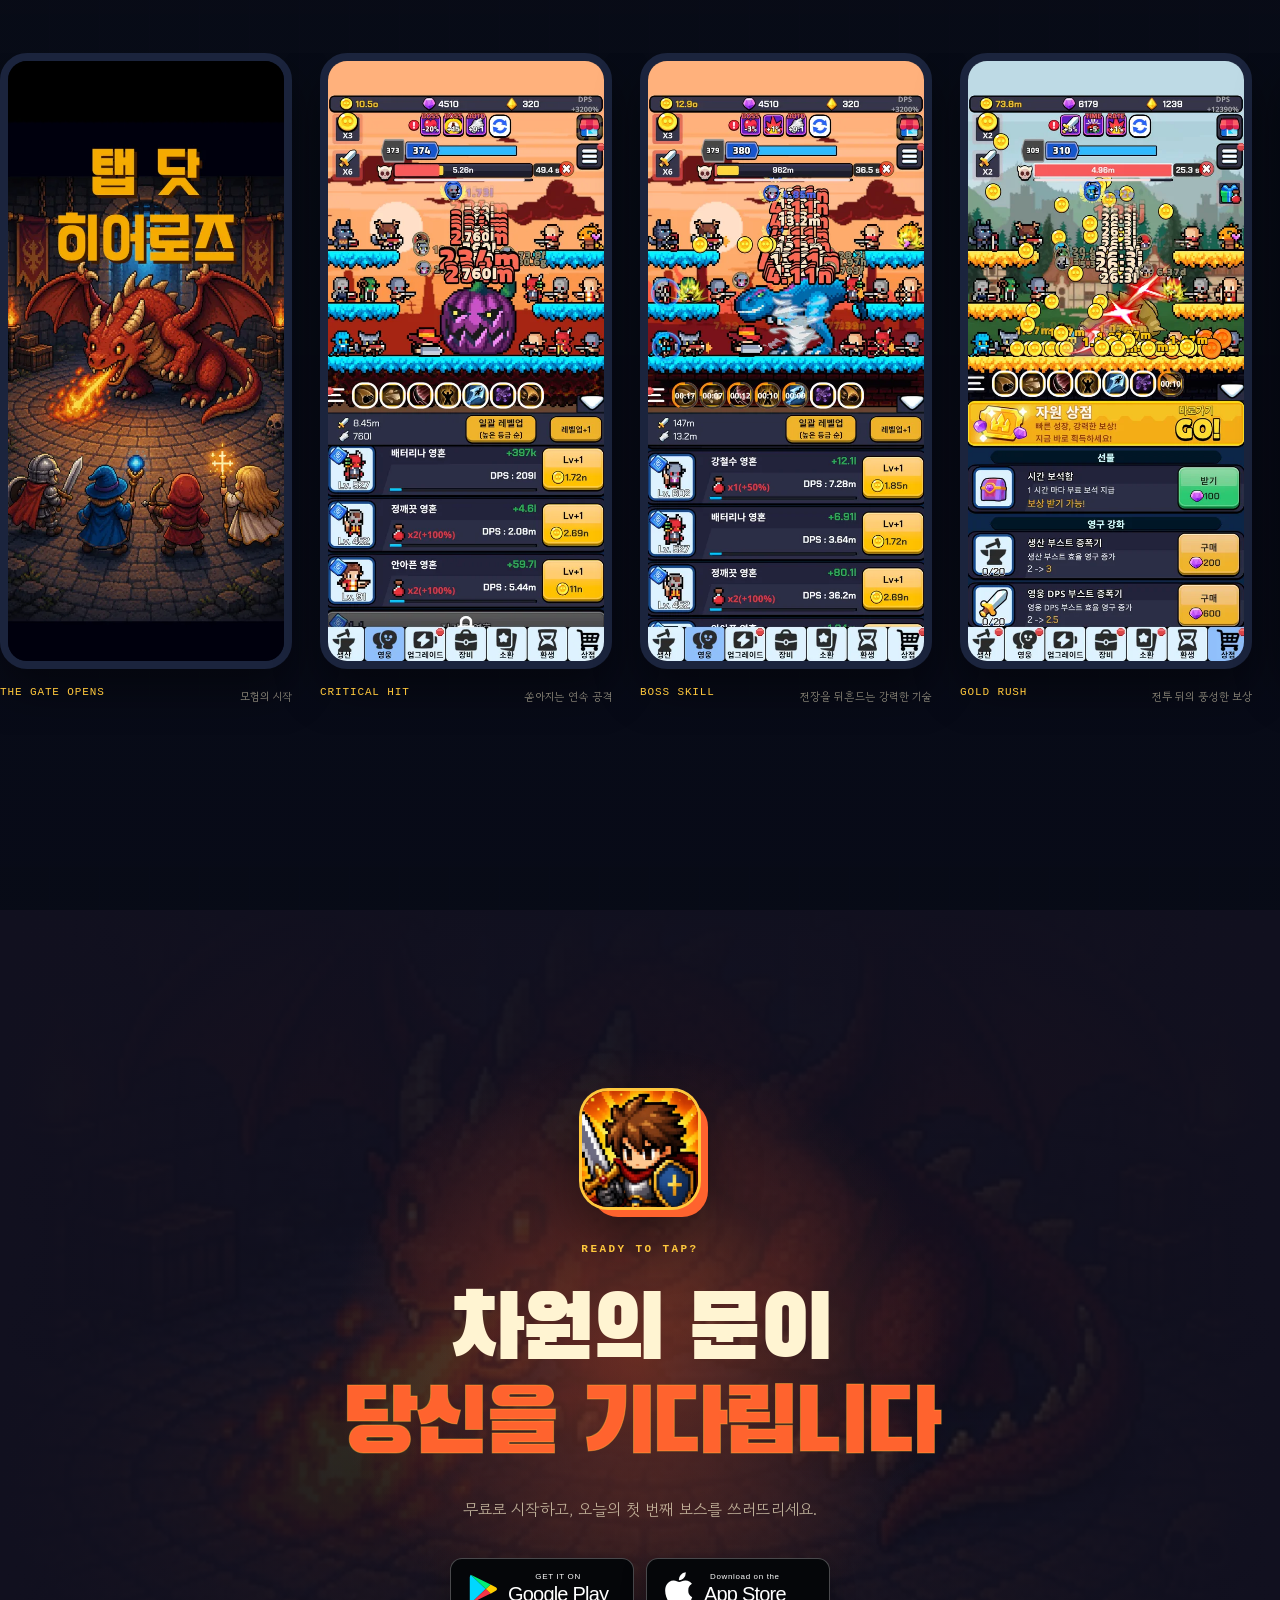
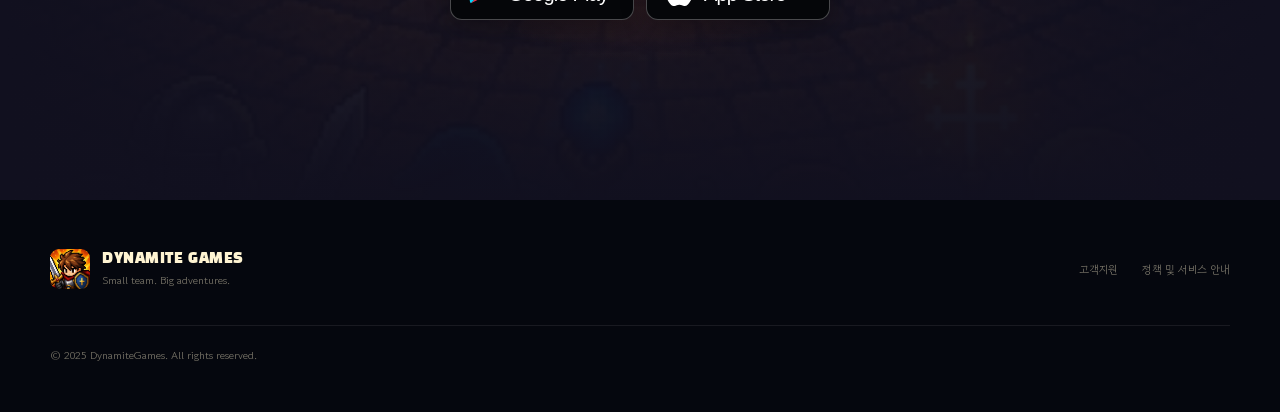
==== commit a7469b64: "2025으로 수정" ====
--- a/games/tap-dot-heroes/index.html
+++ b/games/tap-dot-heroes/index.html
@@ -267,7 +267,7 @@
         <a href="mailto:contact.dynamitegames@gmail.com">고객지원</a>
         <a href="https://dynamitegames-dev.blogspot.com/" target="_blank" rel="noopener noreferrer">정책 및 서비스 안내</a>
       </div>
-      <p>© 2026 DynamiteGames. All rights reserved.</p>
+      <p>© 2025 DynamiteGames. All rights reserved.</p>
     </footer>
 
     <div class="mobile-download" aria-label="모바일 다운로드 바로가기">
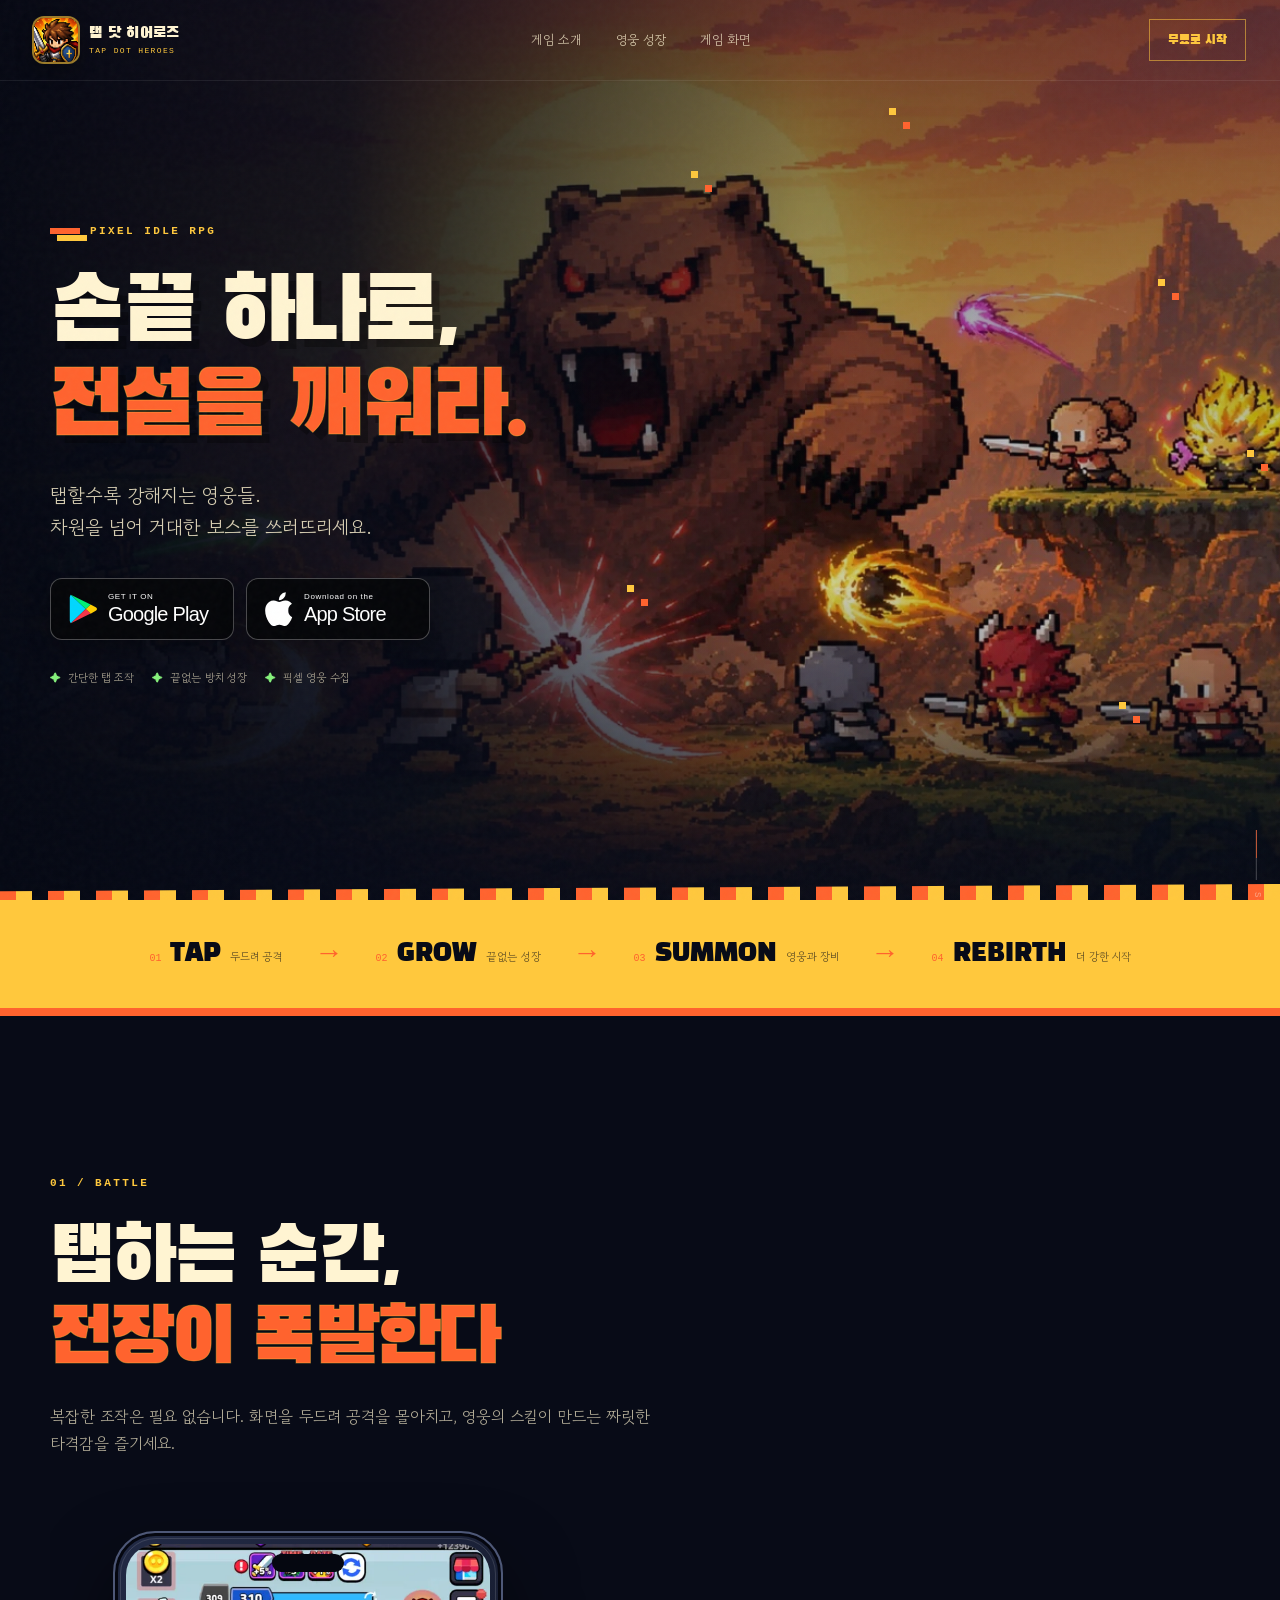
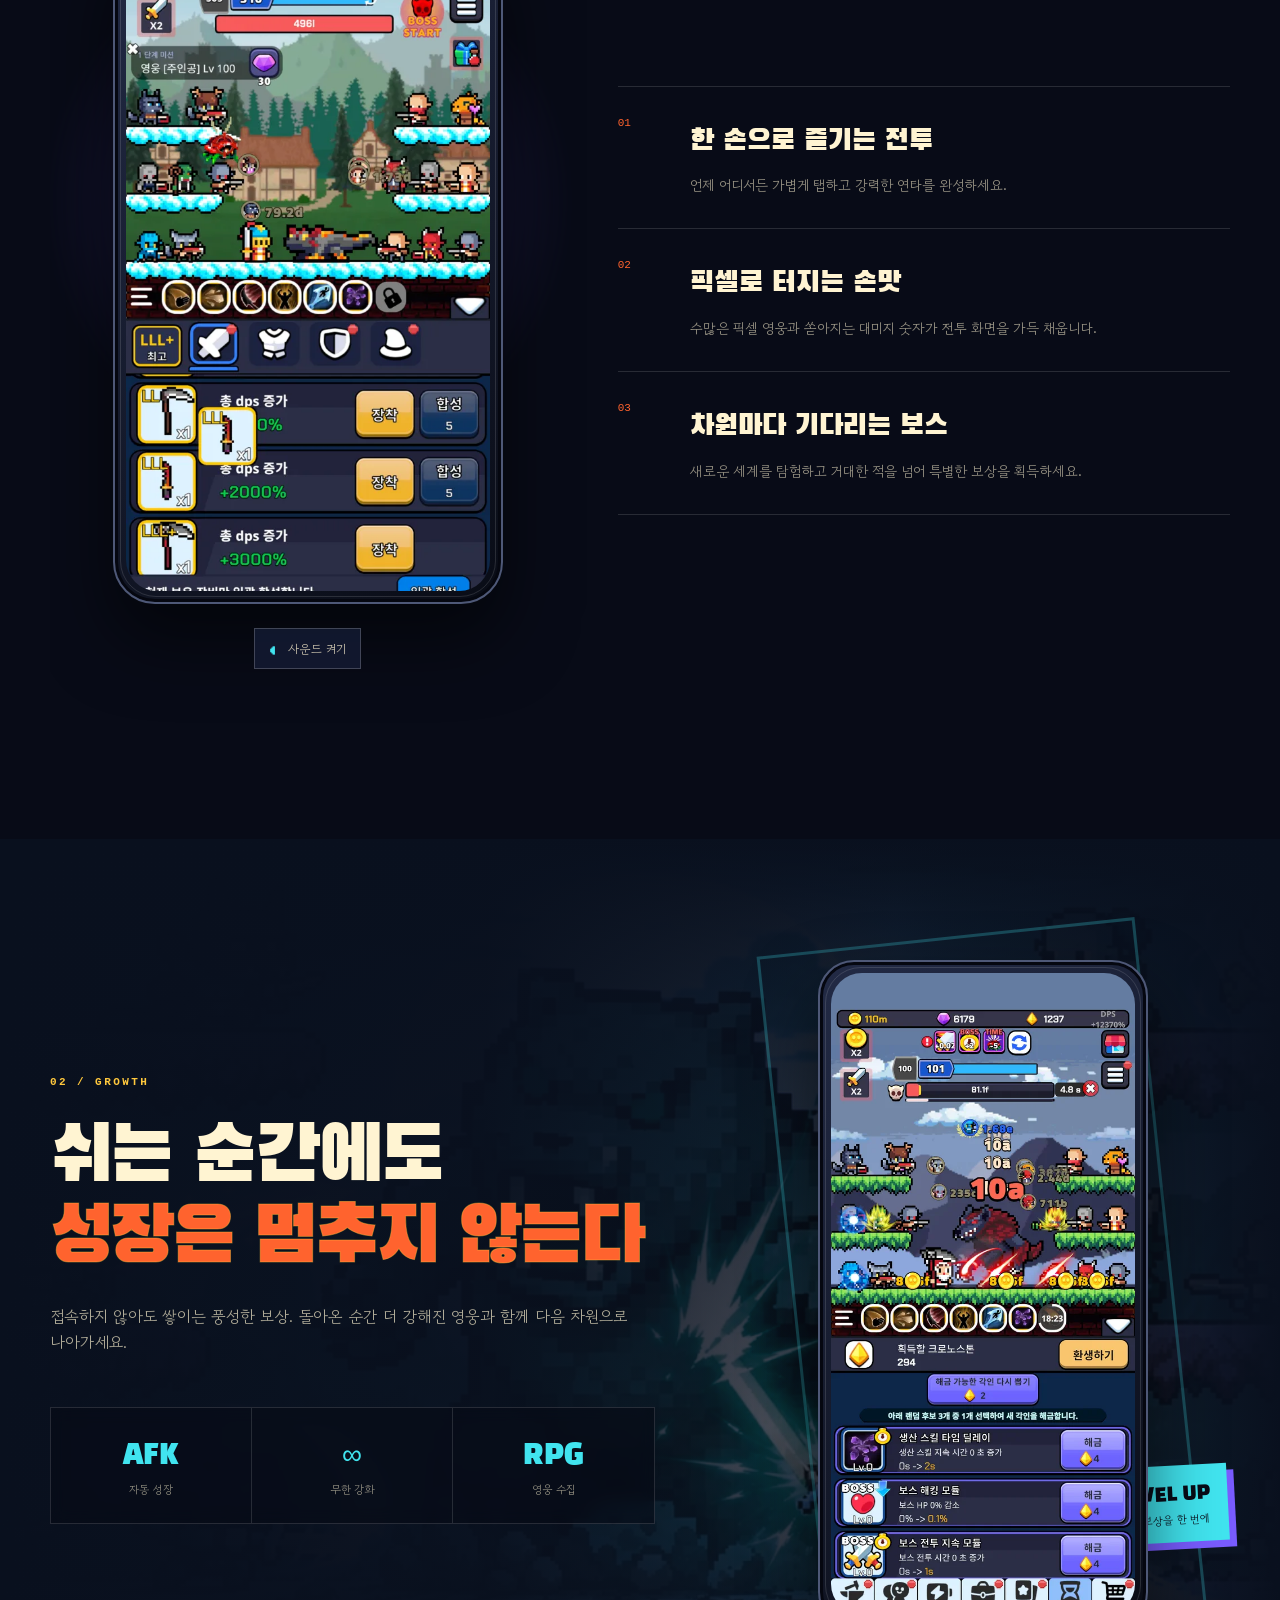
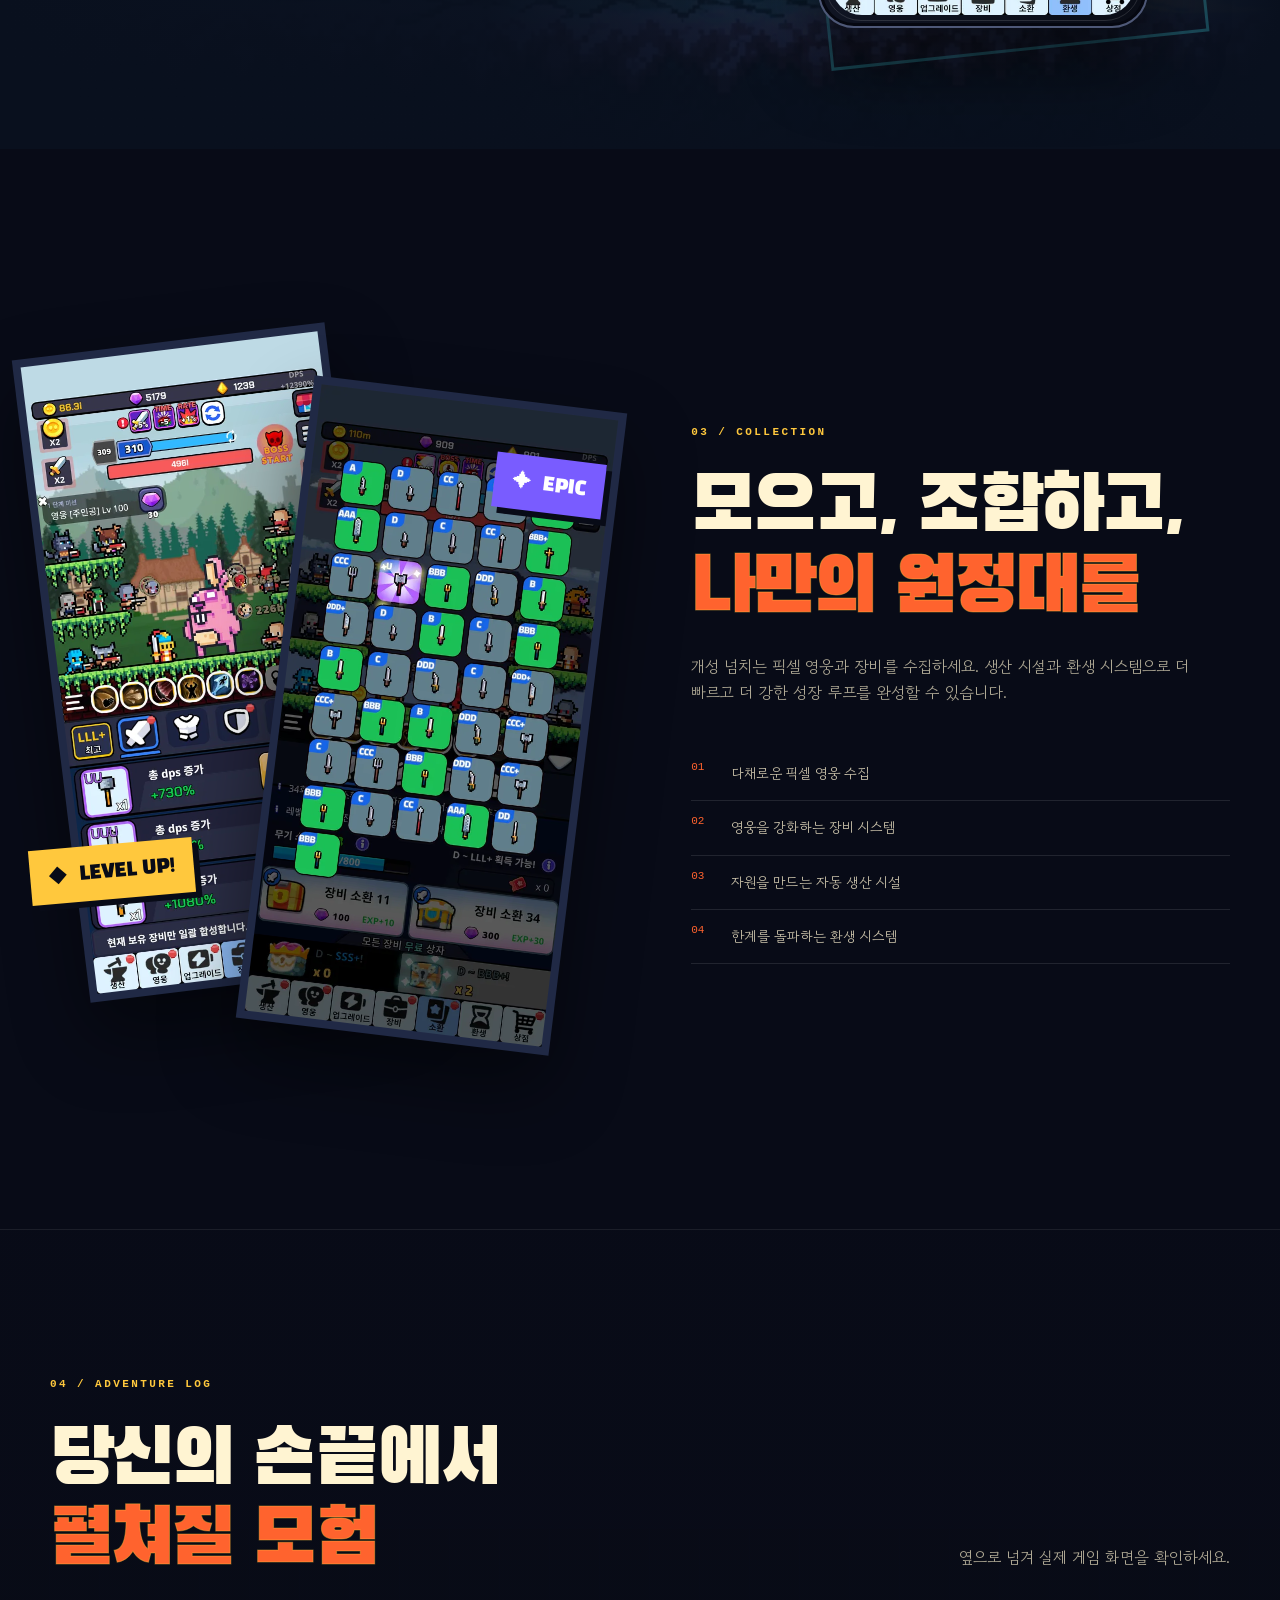
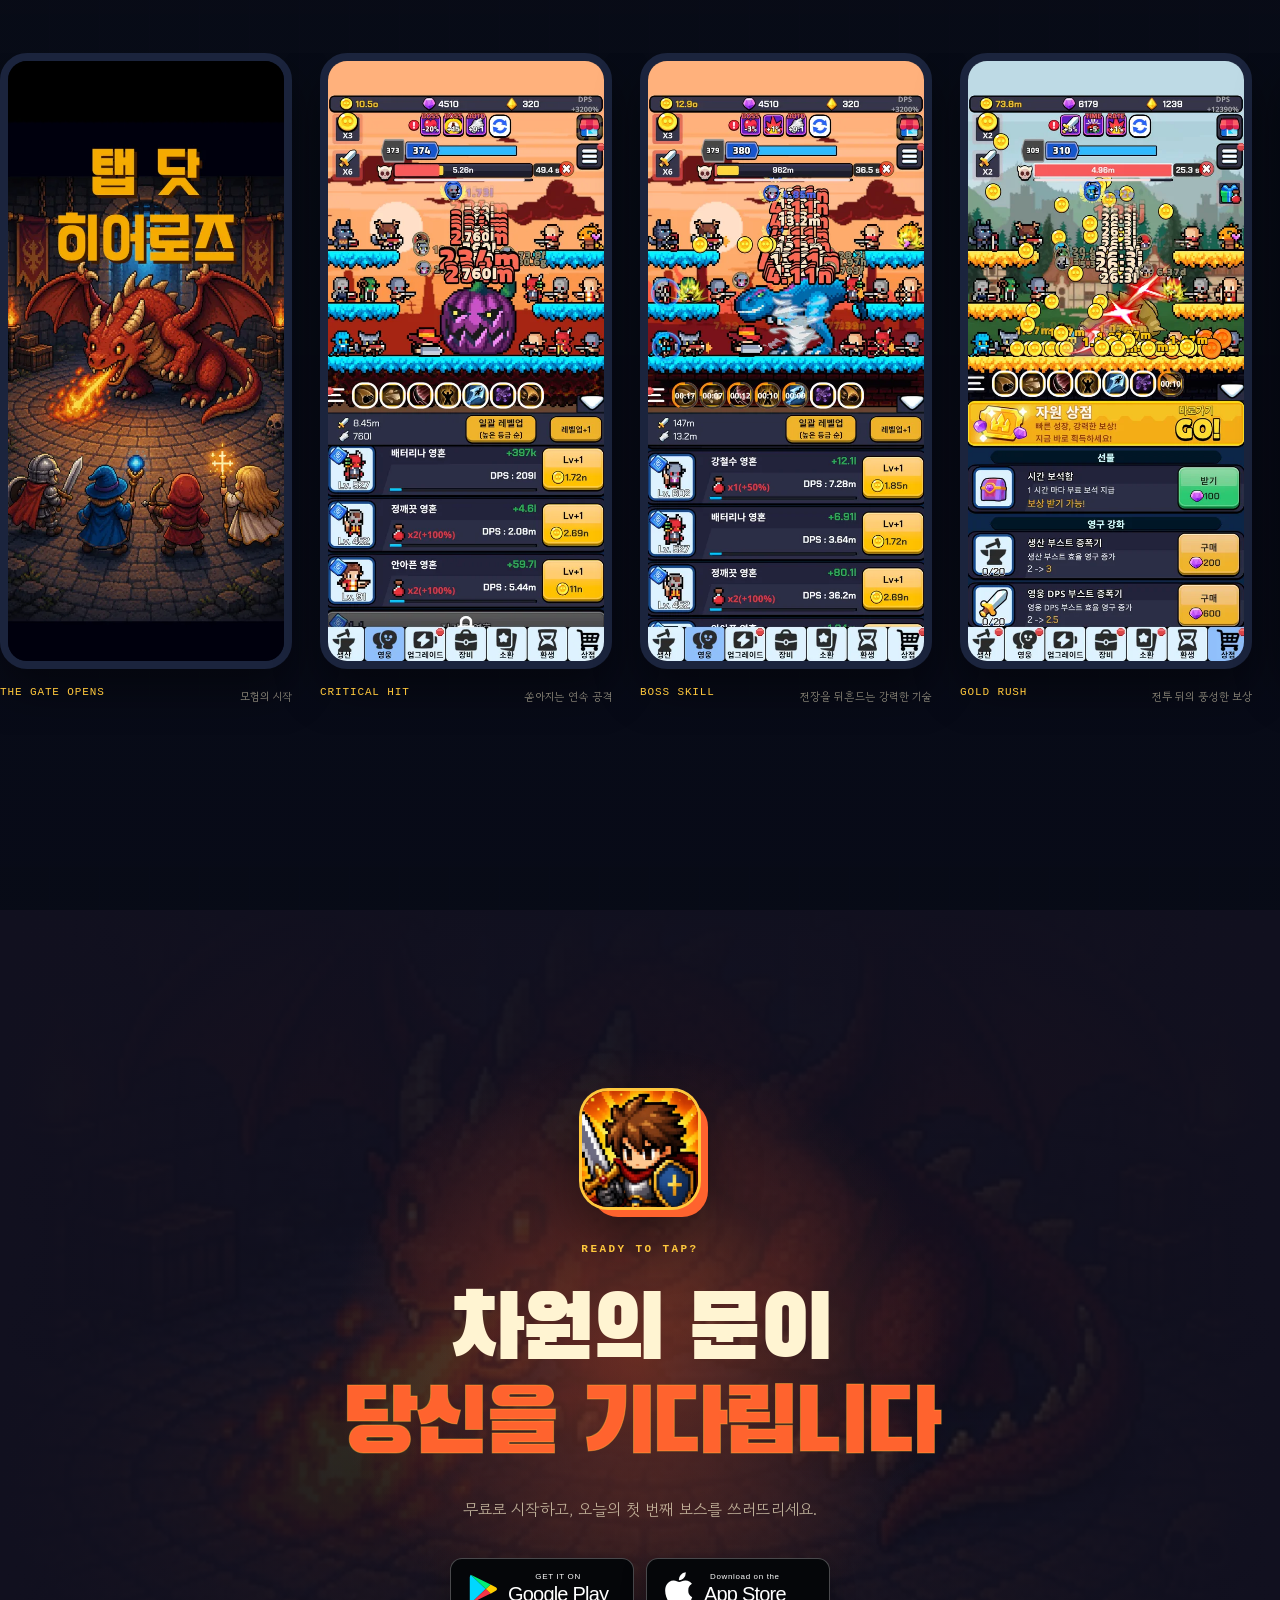
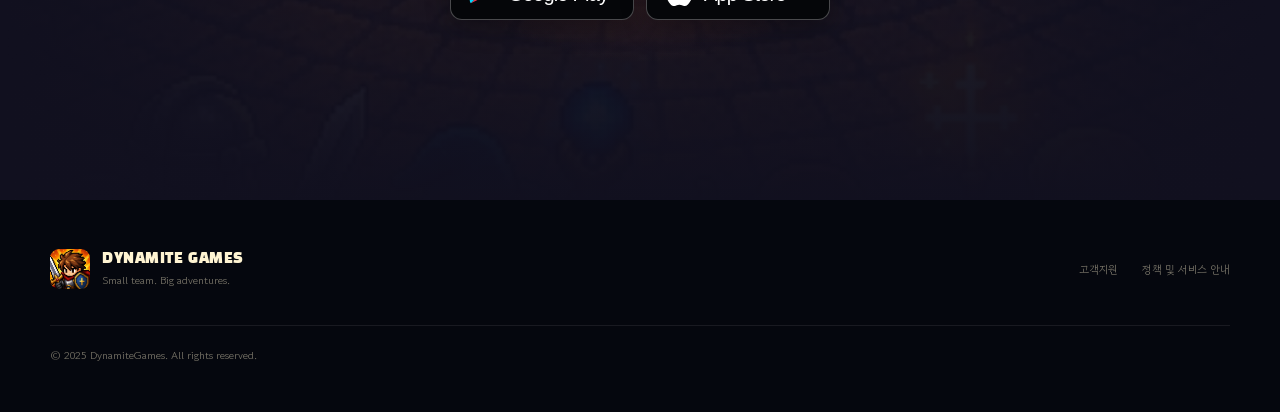
==== commit 3b3afda6: "수많은 픽셀 영웅과 쏟아지는 대미지 숫자가 전투 화면을 가득 채웁니다." ====
--- a/games/tap-dot-heroes/index.html
+++ b/games/tap-dot-heroes/index.html
@@ -153,7 +153,7 @@
               <span>02</span>
               <div>
                 <h3>픽셀로 터지는 손맛</h3>
-                <p>영웅마다 다른 공격과 선명한 스킬 이펙트가 전장을 채웁니다.</p>
+                <p>수많은 픽셀 영웅과 쏟아지는 대미지 숫자가 전투 화면을 가득 채웁니다.</p>
               </div>
             </article>
             <article>
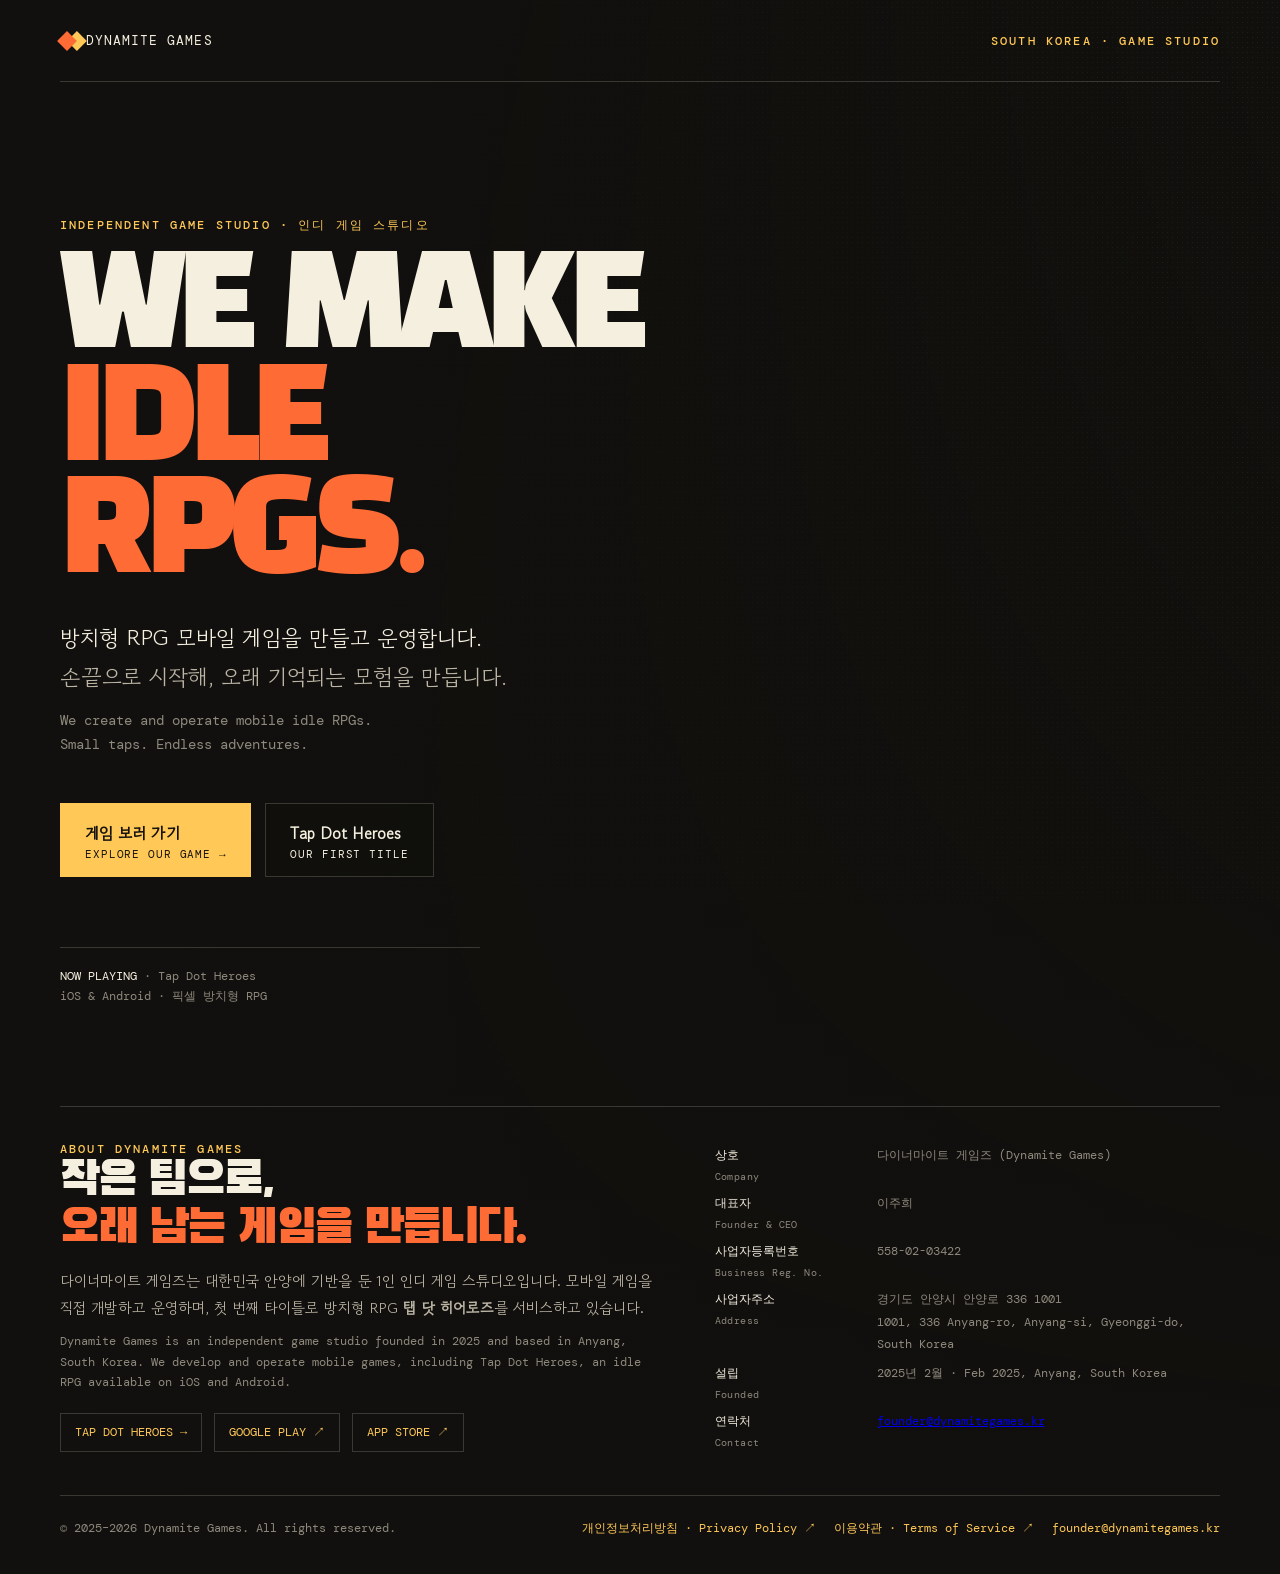
==== commit 5ad0ba74: "Add files via upload" ====
--- a/games/tap-dot-heroes/index.html
+++ b/games/tap-dot-heroes/index.html
@@ -1,281 +1,39 @@
 <!doctype html>
 <html lang="ko">
-  <head>
-    <meta charset="UTF-8" />
-    <meta name="viewport" content="width=device-width, initial-scale=1.0" />
-    <meta
-      name="description"
-      content="탭 한 번으로 시작되는 무한 성장. 픽셀 영웅을 모아 차원을 넘고 거대한 보스를 쓰러뜨리는 방치형 탭 RPG, 탭 닷 히어로즈."
-    />
-    <meta name="theme-color" content="#090d1b" />
-    <meta property="og:title" content="탭 닷 히어로즈 | Tap Dot Heroes" />
-    <meta
-      property="og:description"
-      content="손끝 하나로, 전설을 깨워라. 지금 Google Play와 App Store에서 플레이하세요."
-    />
-    <meta property="og:type" content="website" />
-    <meta property="og:image" content="assets/hero-battle.webp" />
-    <link rel="icon" href="assets/app-icon.webp" />
-    <link rel="preconnect" href="https://fonts.googleapis.com" />
-    <link rel="preconnect" href="https://fonts.gstatic.com" crossorigin />
-    <link
-      href="https://fonts.googleapis.com/css2?family=Black+Han+Sans&family=Gowun+Dodum&display=swap"
-      rel="stylesheet"
-    />
-    <link rel="stylesheet" href="style.css" />
-    <title>탭 닷 히어로즈 | Tap Dot Heroes</title>
-  </head>
-  <body>
-    <a class="skip-link" href="#main">본문으로 바로가기</a>
-
-    <header class="site-header" data-header>
-      <a class="brand" href="#top" aria-label="탭 닷 히어로즈 홈">
-        <img src="assets/app-icon.webp" alt="" width="44" height="44" />
-        <span>
-          <strong>탭 닷 히어로즈</strong>
-          <small>TAP DOT HEROES</small>
-        </span>
-      </a>
-      <nav aria-label="주요 메뉴">
-        <a href="#play">게임 소개</a>
-        <a href="#world">영웅 성장</a>
-        <a href="#gallery">게임 화면</a>
-      </nav>
-      <a class="header-cta" href="#download">무료로 시작</a>
-    </header>
-
-    <main id="main">
-      <section class="hero" id="top" aria-labelledby="hero-title">
-        <div class="hero-art" aria-hidden="true">
-          <img src="assets/hero-battle.webp" alt="" />
-        </div>
-        <div class="hero-vignette" aria-hidden="true"></div>
-        <div class="pixel-sparks" aria-hidden="true">
-          <i></i><i></i><i></i><i></i><i></i><i></i>
-        </div>
-
-        <div class="hero-content reveal">
-          <div class="eyebrow"><span></span> PIXEL IDLE RPG</div>
-          <h1 id="hero-title">
-            손끝 하나로,<br />
-            <em>전설을 깨워라.</em>
-          </h1>
-          <p>
-            탭할수록 강해지는 영웅들.<br />
-            차원을 넘어 거대한 보스를 쓰러뜨리세요.
-          </p>
-          <div class="store-row" aria-label="앱 다운로드">
-            <a
-              class="store-button google"
-              href="https://play.google.com/store/apps/details?id=com.dynamitegames.tapdotheroes"
-              target="_blank"
-              rel="noopener noreferrer"
-              aria-label="Google Play에서 탭 닷 히어로즈 다운로드"
-            >
-              <svg viewBox="0 0 36 40" aria-hidden="true"><path fill="#00d7fe" d="M2.3 1.7 21.5 20 2.4 38.2A4.3 4.3 0 0 1 1 35V5a4.5 4.5 0 0 1 1.3-3.3Z"/><path fill="#ffce00" d="m27.7 14.1-6.2 5.9 6.3 6 6.6-3.8c2.1-1.2 2.1-3.1 0-4.3Z"/><path fill="#00f076" d="m2.3 1.7 25.4 12.4-6.2 5.9Z"/><path fill="#f63448" d="m2.4 38.2 25.4-12.3-6.3-6Z"/></svg>
-              <span><small>GET IT ON</small><strong>Google Play</strong></span>
-            </a>
-            <a
-              class="store-button apple"
-              href="https://apps.apple.com/kr/app/id6753194721"
-              target="_blank"
-              rel="noopener noreferrer"
-              aria-label="App Store에서 탭 닷 히어로즈 다운로드"
-            >
-              <svg viewBox="0 0 32 39" aria-hidden="true"><path fill="currentColor" d="M26.7 20.8c0-4.8 4-7.1 4.2-7.2a9.1 9.1 0 0 0-7.2-3.9c-3-.3-5.9 1.8-7.4 1.8-1.6 0-4-1.8-6.5-1.7a9.6 9.6 0 0 0-8 4.9c-3.5 6-.9 14.8 2.4 19.6 1.6 2.3 3.5 4.9 6 4.8 2.4-.1 3.3-1.5 6.2-1.5 2.8 0 3.7 1.5 6.2 1.4 2.6 0 4.3-2.3 5.8-4.6a19.5 19.5 0 0 0 2.7-5.5 8.3 8.3 0 0 1-4.4-8.1ZM21.7 6.5A8.5 8.5 0 0 0 23.7.3a8.7 8.7 0 0 0-5.8 3 8 8 0 0 0-2 6c2.2.2 4.4-1.1 5.8-2.8Z"/></svg>
-              <span><small>Download on the</small><strong>App Store</strong></span>
-            </a>
-          </div>
-          <div class="hero-tags" aria-label="게임 장르">
-            <span>간단한 탭 조작</span>
-            <span>끝없는 방치 성장</span>
-            <span>픽셀 영웅 수집</span>
-          </div>
-        </div>
-
-        <div class="scroll-cue" aria-hidden="true"><span></span>SCROLL TO RAID</div>
-      </section>
-
-      <section class="loop-strip" aria-label="핵심 게임 플레이">
-        <div class="loop-track">
-          <span><b>01</b> TAP <i>두드려 공격</i></span>
-          <span class="arrow">→</span>
-          <span><b>02</b> GROW <i>끝없는 성장</i></span>
-          <span class="arrow">→</span>
-          <span><b>03</b> SUMMON <i>영웅과 장비</i></span>
-          <span class="arrow">→</span>
-          <span><b>04</b> REBIRTH <i>더 강한 시작</i></span>
-        </div>
-      </section>
-
-      <section class="gameplay-section section-shell" id="play">
-        <div class="section-heading reveal">
-          <span class="section-index">01 / BATTLE</span>
-          <h2>탭하는 순간,<br /><em>전장이 폭발한다</em></h2>
-          <p>
-            복잡한 조작은 필요 없습니다. 화면을 두드려 공격을 몰아치고,
-            영웅의 스킬이 만드는 짜릿한 타격감을 즐기세요.
-          </p>
-        </div>
-
-        <div class="gameplay-layout">
-          <div class="video-stage reveal">
-            <div class="video-aura" aria-hidden="true"></div>
-            <div class="phone-frame">
-              <div class="phone-speaker"></div>
-              <video
-                data-gameplay-video
-                src="assets/gameplay.mp4"
-                poster="assets/screen-battle.webp"
-                autoplay
-                muted
-                loop
-                playsinline
-                preload="metadata"
-                aria-label="탭 닷 히어로즈 실제 플레이 영상"
-              ></video>
-            </div>
-            <button class="sound-toggle" type="button" data-sound-toggle aria-pressed="false">
-              <span class="sound-icon" aria-hidden="true">◖</span>
-              <span data-sound-label>사운드 켜기</span>
-            </button>
-          </div>
-
-          <div class="battle-notes reveal">
-            <article>
-              <span>01</span>
-              <div>
-                <h3>한 손으로 즐기는 전투</h3>
-                <p>언제 어디서든 가볍게 탭하고 강력한 연타를 완성하세요.</p>
-              </div>
-            </article>
-            <article>
-              <span>02</span>
-              <div>
-                <h3>픽셀로 터지는 손맛</h3>
-                <p>수많은 픽셀 영웅과 쏟아지는 대미지 숫자가 전투 화면을 가득 채웁니다.</p>
-              </div>
-            </article>
-            <article>
-              <span>03</span>
-              <div>
-                <h3>차원마다 기다리는 보스</h3>
-                <p>새로운 세계를 탐험하고 거대한 적을 넘어 특별한 보상을 획득하세요.</p>
-              </div>
-            </article>
-          </div>
-        </div>
-      </section>
-
-      <section class="growth-section" id="world">
-        <div class="growth-art" aria-hidden="true">
-          <img src="assets/battle-scene.webp" alt="" loading="lazy" />
-        </div>
-        <div class="growth-content section-shell">
-          <div class="growth-copy reveal">
-            <span class="section-index">02 / GROWTH</span>
-            <h2>쉬는 순간에도<br /><em>성장은 멈추지 않는다</em></h2>
-            <p>
-              접속하지 않아도 쌓이는 풍성한 보상. 돌아온 순간 더 강해진
-              영웅과 함께 다음 차원으로 나아가세요.
-            </p>
-            <div class="stat-cards">
-              <div><strong>AFK</strong><span>자동 성장</span></div>
-              <div><strong>∞</strong><span>무한 강화</span></div>
-              <div><strong>RPG</strong><span>영웅 수집</span></div>
-            </div>
-          </div>
-          <figure class="growth-phone reveal">
-            <div class="phone-frame compact">
-              <img src="assets/screen-growth.webp" alt="거대한 보스와 전투 중인 실제 게임 화면" loading="lazy" />
-            </div>
-            <figcaption><b>LEVEL UP</b> 쌓인 보상을 한 번에</figcaption>
-          </figure>
-        </div>
-      </section>
-
-      <section class="collection-section section-shell">
-        <div class="collection-visual reveal">
-          <div class="collection-card back">
-            <img src="assets/screen-boss.webp" alt="다양한 픽셀 영웅이 함께 싸우는 게임 화면" loading="lazy" />
-          </div>
-          <div class="collection-card front">
-            <img src="assets/screen-equipment.webp" alt="장비를 수집하고 합성하는 게임 화면" loading="lazy" />
-          </div>
-          <div class="loot-chip chip-one"><span>✦</span> EPIC</div>
-          <div class="loot-chip chip-two"><span>◆</span> LEVEL UP!</div>
-        </div>
-        <div class="collection-copy reveal">
-          <span class="section-index">03 / COLLECTION</span>
-          <h2>모으고, 조합하고,<br /><em>나만의 원정대를</em></h2>
-          <p>
-            개성 넘치는 픽셀 영웅과 장비를 수집하세요. 생산 시설과 환생 시스템으로
-            더 빠르고 더 강한 성장 루프를 완성할 수 있습니다.
-          </p>
-          <ul>
-            <li><span>01</span> 다채로운 픽셀 영웅 수집</li>
-            <li><span>02</span> 영웅을 강화하는 장비 시스템</li>
-            <li><span>03</span> 자원을 만드는 자동 생산 시설</li>
-            <li><span>04</span> 한계를 돌파하는 환생 시스템</li>
-          </ul>
-        </div>
-      </section>
-
-      <section class="gallery-section" id="gallery" aria-labelledby="gallery-title">
-        <div class="section-shell gallery-heading reveal">
-          <span class="section-index">04 / ADVENTURE LOG</span>
-          <h2 id="gallery-title">당신의 손끝에서<br /><em>펼쳐질 모험</em></h2>
-          <p>옆으로 넘겨 실제 게임 화면을 확인하세요.</p>
-        </div>
-        <div class="gallery-rail" data-gallery tabindex="0" aria-label="게임 스크린샷 갤러리">
-          <figure class="shot tall"><img src="assets/screen-title.webp" alt="용과 영웅들이 마주한 탭 닷 히어로즈 타이틀 화면" loading="lazy" /><figcaption><b>THE GATE OPENS</b><span>모험의 시작</span></figcaption></figure>
-          <figure class="shot"><img src="assets/screen-critical.webp" alt="화려한 크리티컬 공격 효과가 펼쳐지는 전투 화면" loading="lazy" /><figcaption><b>CRITICAL HIT</b><span>쏟아지는 연속 공격</span></figcaption></figure>
-          <figure class="shot"><img src="assets/screen-boss-skill.webp" alt="보스가 강력한 회오리 스킬을 사용하는 전투 화면" loading="lazy" /><figcaption><b>BOSS SKILL</b><span>전장을 뒤흔드는 강력한 기술</span></figcaption></figure>
-          <figure class="shot"><img src="assets/screen-gold-rush.webp" alt="골드러시에서 풍성한 골드 보상을 획득하는 게임 화면" loading="lazy" /><figcaption><b>GOLD RUSH</b><span>전투 뒤의 풍성한 보상</span></figcaption></figure>
-          <figure class="shot"><img src="assets/screen-equipment.webp" alt="다양한 장비 아이템을 관리하는 화면" loading="lazy" /><figcaption><b>GEAR UP</b><span>장비를 모아 더 강하게</span></figcaption></figure>
-        </div>
-      </section>
-
-      <section class="download-section" id="download">
-        <div class="download-dragon" aria-hidden="true"><img src="assets/dragon-raid.webp" alt="" loading="lazy" /></div>
-        <div class="download-glow" aria-hidden="true"></div>
-        <div class="download-content reveal">
-          <img class="download-icon" src="assets/app-icon.webp" alt="탭 닷 히어로즈 앱 아이콘" width="116" height="116" loading="lazy" />
-          <span class="section-index">READY TO TAP?</span>
-          <h2>차원의 문이<br /><em>당신을 기다립니다</em></h2>
-          <p>무료로 시작하고, 오늘의 첫 번째 보스를 쓰러뜨리세요.</p>
-          <div class="store-row centered">
-            <a class="store-button google" href="https://play.google.com/store/apps/details?id=com.dynamitegames.tapdotheroes" target="_blank" rel="noopener noreferrer" aria-label="Google Play에서 다운로드">
-              <svg viewBox="0 0 36 40" aria-hidden="true"><path fill="#00d7fe" d="M2.3 1.7 21.5 20 2.4 38.2A4.3 4.3 0 0 1 1 35V5a4.5 4.5 0 0 1 1.3-3.3Z"/><path fill="#ffce00" d="m27.7 14.1-6.2 5.9 6.3 6 6.6-3.8c2.1-1.2 2.1-3.1 0-4.3Z"/><path fill="#00f076" d="m2.3 1.7 25.4 12.4-6.2 5.9Z"/><path fill="#f63448" d="m2.4 38.2 25.4-12.3-6.3-6Z"/></svg>
-              <span><small>GET IT ON</small><strong>Google Play</strong></span>
-            </a>
-            <a class="store-button apple" href="https://apps.apple.com/kr/app/id6753194721" target="_blank" rel="noopener noreferrer" aria-label="App Store에서 다운로드">
-              <svg viewBox="0 0 32 39" aria-hidden="true"><path fill="currentColor" d="M26.7 20.8c0-4.8 4-7.1 4.2-7.2a9.1 9.1 0 0 0-7.2-3.9c-3-.3-5.9 1.8-7.4 1.8-1.6 0-4-1.8-6.5-1.7a9.6 9.6 0 0 0-8 4.9c-3.5 6-.9 14.8 2.4 19.6 1.6 2.3 3.5 4.9 6 4.8 2.4-.1 3.3-1.5 6.2-1.5 2.8 0 3.7 1.5 6.2 1.4 2.6 0 4.3-2.3 5.8-4.6a19.5 19.5 0 0 0 2.7-5.5 8.3 8.3 0 0 1-4.4-8.1ZM21.7 6.5A8.5 8.5 0 0 0 23.7.3a8.7 8.7 0 0 0-5.8 3 8 8 0 0 0-2 6c2.2.2 4.4-1.1 5.8-2.8Z"/></svg>
-              <span><small>Download on the</small><strong>App Store</strong></span>
-            </a>
-          </div>
-        </div>
-      </section>
-    </main>
-
-    <footer>
-      <div class="footer-brand">
-        <img src="assets/app-icon.webp" alt="" width="40" height="40" />
-        <div><strong>DYNAMITE GAMES</strong><span>Small team. Big adventures.</span></div>
-      </div>
-      <div class="footer-links">
-        <a href="mailto:contact.dynamitegames@gmail.com">고객지원</a>
-        <a href="https://dynamitegames-dev.blogspot.com/" target="_blank" rel="noopener noreferrer">정책 및 서비스 안내</a>
-      </div>
-      <p>© 2025 DynamiteGames. All rights reserved.</p>
-    </footer>
-
-    <div class="mobile-download" aria-label="모바일 다운로드 바로가기">
-      <img src="assets/app-icon.webp" alt="" width="40" height="40" />
-      <div><strong>탭 닷 히어로즈</strong><span>지금 무료로 플레이</span></div>
-      <a href="#download">다운로드</a>
-    </div>
-
-    <script src="script.js"></script>
-  </body>
-</html>
+<head>
+  <meta charset="UTF-8" /><meta name="viewport" content="width=device-width, initial-scale=1.0" />
+  <meta name="description" content="Dynamite Games — 대한민국의 방치형 RPG 모바일 게임 스튜디오." />
+  <meta name="theme-color" content="#11100d" />
+  <link rel="icon" href="data:image/svg+xml,%3Csvg xmlns='http://www.w3.org/2000/svg' viewBox='0 0 32 32'%3E%3Crect width='32' height='32' fill='%2311100d'/%3E%3Crect x='9' y='13' width='10' height='10' fill='%23ff6b35' transform='rotate(45 14 18)'/%3E%3Crect x='19' y='7' width='5' height='5' fill='%23ffc857' transform='rotate(45 21.5 9.5)'/%3E%3C/svg%3E" />
+  <link rel="canonical" href="https://dynamitegames.kr/" />
+  <meta property="og:type" content="website" />
+  <meta property="og:site_name" content="Dynamite Games" />
+  <meta property="og:title" content="Dynamite Games | Indie mobile idle RPG studio" />
+  <meta property="og:description" content="Dynamite Games is an independent studio in Anyang, South Korea, developing and operating mobile idle RPGs. Tap Dot Heroes is available on iOS and Android." />
+  <meta property="og:url" content="https://dynamitegames.kr/" />
+  <meta property="og:image" content="https://dynamitegames.kr/games/tap-dot-heroes/assets/hero-battle.webp" />
+  <meta name="twitter:card" content="summary_large_image" /><title>Dynamite Games | 방치형 RPG 모바일 게임 스튜디오</title>
+  <link rel="preconnect" href="https://fonts.googleapis.com" /><link rel="preconnect" href="https://fonts.gstatic.com" crossorigin />
+  <link href="https://fonts.googleapis.com/css2?family=Black+Han+Sans&family=DM+Mono:wght@400;500&family=Gowun+Dodum&display=swap" rel="stylesheet" />
+  <style>
+    :root{--ink:#f5efdf;--muted:#bcb5a5;--orange:#ff6b35;--yellow:#ffc857;--line:rgba(245,239,223,.18)}*{box-sizing:border-box}html,body{margin:0;min-height:100%;background:#11100d;color:var(--ink)}body{font-family:'Gowun Dodum',sans-serif;overflow-x:hidden}body:before{content:"";position:fixed;inset:0;pointer-events:none;opacity:.13;background-image:radial-gradient(#fff .7px,transparent .7px);background-size:5px 5px;mix-blend-mode:screen}.page{min-height:100vh;position:relative;isolation:isolate;overflow:hidden}.backdrop{position:absolute;inset:0;z-index:-2;background:linear-gradient(105deg,#11100d 25%,rgba(17,16,13,.72) 53%,rgba(17,16,13,.2)),url('./games/tap-dot-heroes/assets/hero-battle.webp') center/cover;filter:saturate(.82)}.backdrop:after{content:"";position:absolute;inset:0;background:linear-gradient(180deg,rgba(17,16,13,.1),#11100d 96%)}header,main{width:min(1160px,calc(100% - 48px));margin:auto}header{padding:32px 0;display:flex;justify-content:space-between;align-items:center;border-bottom:1px solid var(--line);animation:rise .8s both}.logo{display:flex;align-items:center;gap:12px;font:13px 'DM Mono',monospace;letter-spacing:.08em}.logo-mark{width:14px;height:14px;background:var(--orange);box-shadow:7px -7px var(--yellow);transform:rotate(45deg)}.kicker{color:var(--yellow);font:500 12px 'DM Mono',monospace;letter-spacing:.18em;text-transform:uppercase}main{padding:clamp(90px,15vh,170px) 0 100px}.copy{max-width:650px;animation:rise .9s .12s both}h1{margin:20px 0 26px;font:normal clamp(58px,10vw,132px)/.88 'Black Han Sans',sans-serif;letter-spacing:-.06em;text-transform:uppercase}h1 span{color:var(--orange);display:block}.intro{margin:0;max-width:530px;color:var(--muted);font-size:clamp(17px,2vw,22px);line-height:1.8}.intro strong{color:var(--ink);font-weight:normal}.intro-en{display:block;margin-top:12px;font:14px/1.7 'DM Mono',monospace;color:#8f897d}.actions{display:flex;gap:14px;flex-wrap:wrap;margin-top:46px}.button{display:inline-flex;flex-direction:column;gap:2px;padding:17px 24px 15px;text-decoration:none;color:#16120e;background:var(--yellow);border:1px solid var(--yellow);transition:.2s}.button:hover{transform:translateY(-4px);background:var(--orange);border-color:var(--orange)}.button .ko{font-size:16px;font-weight:bold}.button .en{font:11px 'DM Mono',monospace;letter-spacing:.08em;text-transform:uppercase}.button.secondary{color:var(--ink);background:rgba(17,16,13,.45);border-color:var(--line)}.button.secondary:hover{background:var(--ink);color:#11100d}.note{margin-top:70px;padding-top:18px;border-top:1px solid var(--line);width:min(100%,420px);color:#8f897d;font:12px/1.7 'DM Mono',monospace}.note b{color:var(--ink);font-weight:normal}@keyframes rise{from{opacity:0;transform:translateY(22px)}to{opacity:1;transform:none}}@media(max-width:620px){header,main{width:calc(100% - 36px)}header{padding:24px 0}main{padding-top:100px}.backdrop{background-position:62% center}h1{font-size:clamp(56px,18vw,88px)}.intro{font-size:16px}.actions,.button{width:100%}.button{align-items:center}}
+    
+  .company{width:min(1160px,calc(100% - 48px));margin:0 auto;padding:34px 0 40px;border-top:1px solid var(--line);display:grid;grid-template-columns:1.2fr 1fr;gap:48px}.company h2{margin:0 0 14px;font:normal clamp(30px,4vw,48px)/1 "Black Han Sans",sans-serif;letter-spacing:-.04em}.company h2 span{color:var(--orange)}.company p{margin:0;color:var(--muted);font-size:15px;line-height:1.8}.company .en{display:block;margin-top:10px;color:#8f897d;font:12px/1.7 "DM Mono",monospace}.company-details{color:#8f897d;font:12px/1.9 "DM Mono",monospace}.company-details strong{color:var(--ink);font-weight:normal}.store-links{display:flex;gap:12px;flex-wrap:wrap;margin-top:20px}.store-links a{padding:10px 14px;border:1px solid var(--line);color:var(--yellow);text-decoration:none;font:12px "DM Mono",monospace}.store-links a:hover{border-color:var(--yellow);color:var(--orange)}@media(max-width:620px){.company{width:calc(100% - 36px);grid-template-columns:1fr;gap:28px}.company-details{font-size:11px}}
+    .company-details div{display:grid;grid-template-columns:150px 1fr;gap:12px;padding:3px 0}.company-details strong span{display:block;color:#8f897d;font-size:10px;letter-spacing:.04em}
+    .site-footer{width:min(1160px,calc(100% - 48px));margin:0 auto;padding:22px 0 36px;border-top:1px solid var(--line);display:flex;justify-content:space-between;flex-wrap:wrap;gap:12px 24px;color:#8f897d;font:12px/1.7 'DM Mono',monospace}.site-footer a{color:var(--yellow);text-decoration:none}.site-footer a:hover{color:var(--orange)}.site-footer nav{display:flex;gap:18px;flex-wrap:wrap}
+    a:focus-visible{outline:2px solid var(--yellow);outline-offset:3px}
+    @media(max-width:620px){.company-details div{grid-template-columns:1fr;gap:0}.site-footer{width:calc(100% - 36px)}}
+  </style>
+</head>
+<body><div class="page"><div class="backdrop" aria-hidden="true"></div><header><div class="logo"><i class="logo-mark"></i> DYNAMITE GAMES</div><div class="kicker">SOUTH KOREA · GAME STUDIO</div></header><main><div class="copy"><div class="kicker">Independent game studio · 인디 게임 스튜디오</div><h1>We make<br /><span>idle RPGs.</span></h1><p class="intro"><strong>방치형 RPG 모바일 게임을 만들고 운영합니다.</strong><br />손끝으로 시작해, 오래 기억되는 모험을 만듭니다.<span class="intro-en" lang="en">We create and operate mobile idle RPGs.<br />Small taps. Endless adventures.</span></p><div class="actions"><a class="button" href="./games/tap-dot-heroes/index.html"><span class="ko">게임 보러 가기</span><span class="en">Explore our game →</span></a><a class="button secondary" href="./games/tap-dot-heroes/index.html"><span class="ko">Tap Dot Heroes</span><span class="en">Our first title</span></a></div><div class="note"><b>NOW PLAYING</b> · Tap Dot Heroes<br />iOS &amp; Android · 픽셀 방치형 RPG</div></div></main><section class="company" id="about" aria-labelledby="about-title"><div><div class="kicker">ABOUT DYNAMITE GAMES</div><h2 id="about-title">작은 팀으로,<br /><span>오래 남는 게임을 만듭니다.</span></h2><p>다이너마이트 게임즈는 대한민국 안양에 기반을 둔 1인 인디 게임 스튜디오입니다. 모바일 게임을 직접 개발하고 운영하며, 첫 번째 타이틀로 방치형 RPG <strong>탭 닷 히어로즈</strong>를 서비스하고 있습니다.</p><span class="en" lang="en">Dynamite Games is an independent game studio founded in 2025 and based in Anyang, South Korea. We develop and operate mobile games, including Tap Dot Heroes, an idle RPG available on iOS and Android.</span><div class="store-links"><a href="./games/tap-dot-heroes/index.html">TAP DOT HEROES →</a><a href="https://play.google.com/store/apps/details?id=com.dynamitegames.tapdotheroes" target="_blank" rel="noopener noreferrer">GOOGLE PLAY ↗</a><a href="https://apps.apple.com/kr/app/id6753194721" target="_blank" rel="noopener noreferrer">APP STORE ↗</a></div></div><div class="company-details">
+<div><strong>상호<span>Company</span></strong><span>다이너마이트 게임즈 (Dynamite Games)</span></div>
+<div><strong>대표자<span>Founder &amp; CEO</span></strong><span>이주희</span></div>
+<div><strong>사업자등록번호<span>Business Reg. No.</span></strong><span>558-02-03422</span></div>
+<div><strong>사업자주소<span>Address</span></strong><span>경기도 안양시 안양로 336 1001<br /><span lang="en">1001, 336 Anyang-ro, Anyang-si, Gyeonggi-do, South Korea</span></span></div>
+<div><strong>설립<span>Founded</span></strong><span>2025년 2월 · Feb 2025, Anyang, South Korea</span></div>
+<div><strong>연락처<span>Contact</span></strong><a href="mailto:founder@dynamitegames.kr">founder@dynamitegames.kr</a></div>
+</div></section><footer class="site-footer"><span>© 2025–2026 Dynamite Games. All rights reserved.</span><nav aria-label="Legal">
+    <a href="https://dynamitegames-dev.blogspot.com/2025/07/tap-dot-heroes-privacy-policy.html" target="_blank" rel="noopener noreferrer">개인정보처리방침 · Privacy Policy ↗</a>
+    <a href="https://dynamitegames-dev.blogspot.com/2026/10/tap-dot-heroes-terms-of-service.html" target="_blank" rel="noopener noreferrer">이용약관 · Terms of Service ↗</a>
+    <!-- <a href="https://www.linkedin.com/in/YOUR-ID" target="_blank" rel="noopener noreferrer">LinkedIn ↗</a> -->
+    <a href="mailto:founder@dynamitegames.kr">founder@dynamitegames.kr</a></nav></footer></div></body></html>
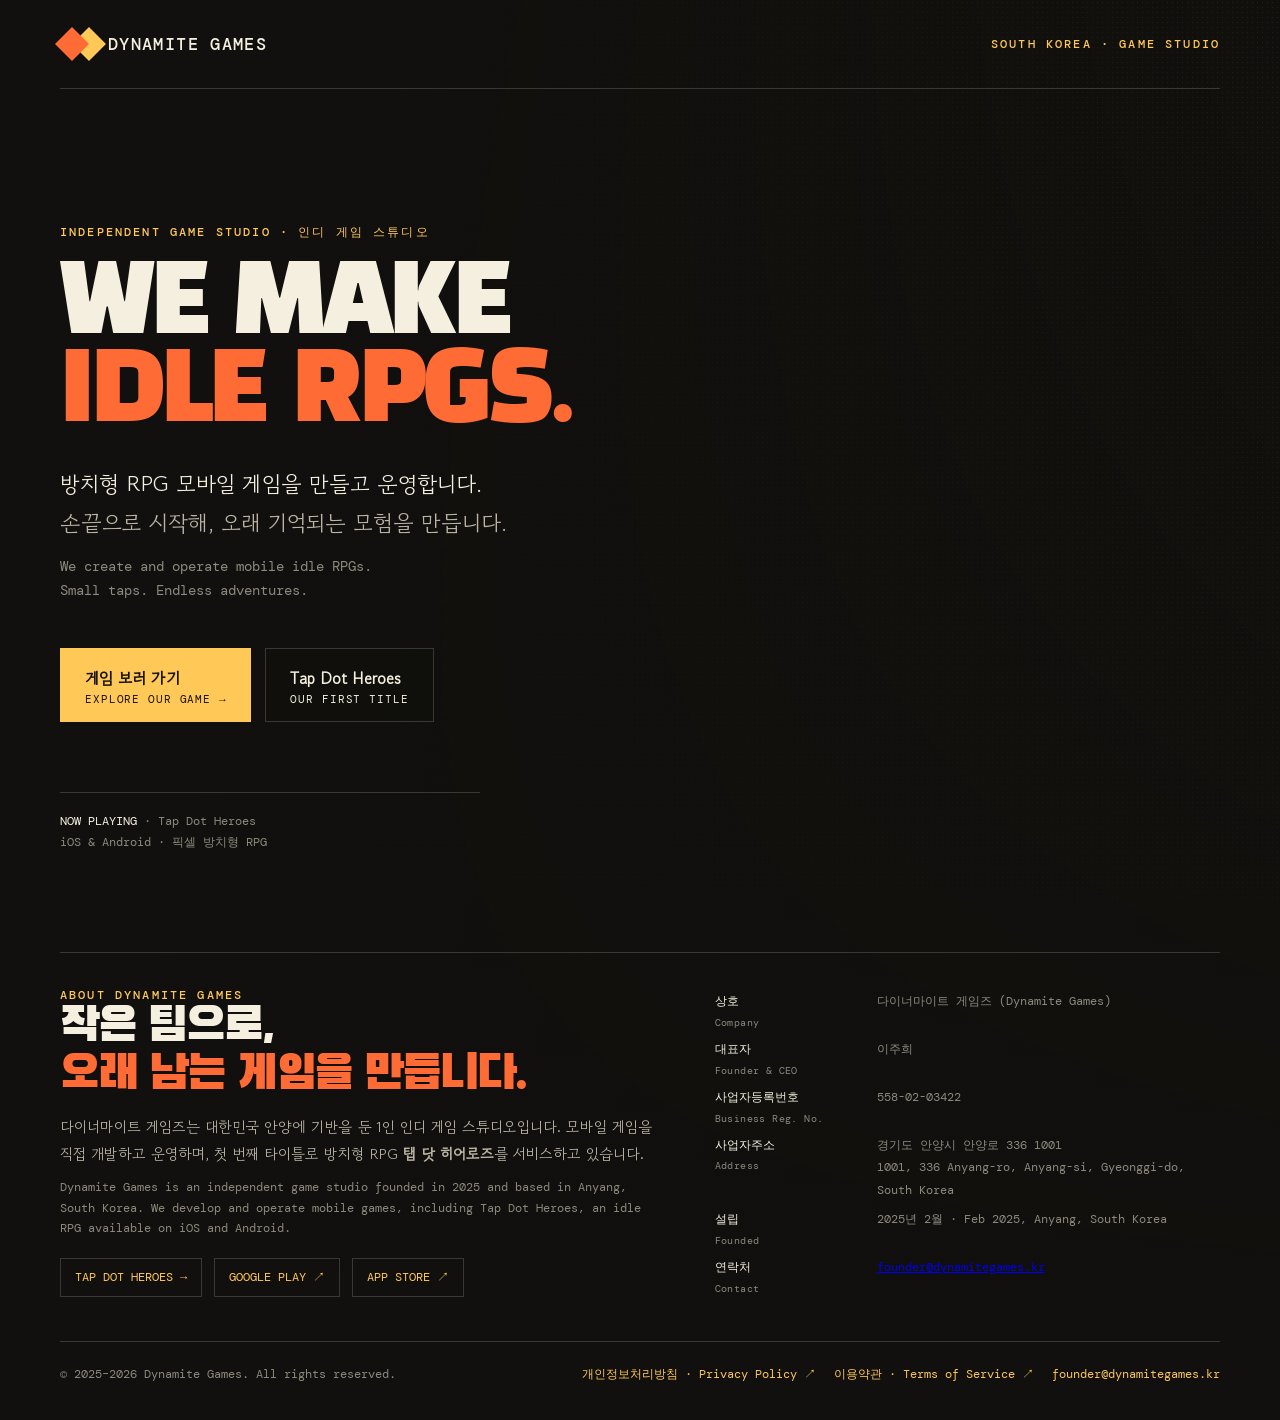
==== commit 0233c09c: "Add files via upload" ====
--- a/games/tap-dot-heroes/index.html
+++ b/games/tap-dot-heroes/index.html
@@ -16,7 +16,7 @@
   <link rel="preconnect" href="https://fonts.googleapis.com" /><link rel="preconnect" href="https://fonts.gstatic.com" crossorigin />
   <link href="https://fonts.googleapis.com/css2?family=Black+Han+Sans&family=DM+Mono:wght@400;500&family=Gowun+Dodum&display=swap" rel="stylesheet" />
   <style>
-    :root{--ink:#f5efdf;--muted:#bcb5a5;--orange:#ff6b35;--yellow:#ffc857;--line:rgba(245,239,223,.18)}*{box-sizing:border-box}html,body{margin:0;min-height:100%;background:#11100d;color:var(--ink)}body{font-family:'Gowun Dodum',sans-serif;overflow-x:hidden}body:before{content:"";position:fixed;inset:0;pointer-events:none;opacity:.13;background-image:radial-gradient(#fff .7px,transparent .7px);background-size:5px 5px;mix-blend-mode:screen}.page{min-height:100vh;position:relative;isolation:isolate;overflow:hidden}.backdrop{position:absolute;inset:0;z-index:-2;background:linear-gradient(105deg,#11100d 25%,rgba(17,16,13,.72) 53%,rgba(17,16,13,.2)),url('./games/tap-dot-heroes/assets/hero-battle.webp') center/cover;filter:saturate(.82)}.backdrop:after{content:"";position:absolute;inset:0;background:linear-gradient(180deg,rgba(17,16,13,.1),#11100d 96%)}header,main{width:min(1160px,calc(100% - 48px));margin:auto}header{padding:32px 0;display:flex;justify-content:space-between;align-items:center;border-bottom:1px solid var(--line);animation:rise .8s both}.logo{display:flex;align-items:center;gap:12px;font:13px 'DM Mono',monospace;letter-spacing:.08em}.logo-mark{width:14px;height:14px;background:var(--orange);box-shadow:7px -7px var(--yellow);transform:rotate(45deg)}.kicker{color:var(--yellow);font:500 12px 'DM Mono',monospace;letter-spacing:.18em;text-transform:uppercase}main{padding:clamp(90px,15vh,170px) 0 100px}.copy{max-width:650px;animation:rise .9s .12s both}h1{margin:20px 0 26px;font:normal clamp(58px,10vw,132px)/.88 'Black Han Sans',sans-serif;letter-spacing:-.06em;text-transform:uppercase}h1 span{color:var(--orange);display:block}.intro{margin:0;max-width:530px;color:var(--muted);font-size:clamp(17px,2vw,22px);line-height:1.8}.intro strong{color:var(--ink);font-weight:normal}.intro-en{display:block;margin-top:12px;font:14px/1.7 'DM Mono',monospace;color:#8f897d}.actions{display:flex;gap:14px;flex-wrap:wrap;margin-top:46px}.button{display:inline-flex;flex-direction:column;gap:2px;padding:17px 24px 15px;text-decoration:none;color:#16120e;background:var(--yellow);border:1px solid var(--yellow);transition:.2s}.button:hover{transform:translateY(-4px);background:var(--orange);border-color:var(--orange)}.button .ko{font-size:16px;font-weight:bold}.button .en{font:11px 'DM Mono',monospace;letter-spacing:.08em;text-transform:uppercase}.button.secondary{color:var(--ink);background:rgba(17,16,13,.45);border-color:var(--line)}.button.secondary:hover{background:var(--ink);color:#11100d}.note{margin-top:70px;padding-top:18px;border-top:1px solid var(--line);width:min(100%,420px);color:#8f897d;font:12px/1.7 'DM Mono',monospace}.note b{color:var(--ink);font-weight:normal}@keyframes rise{from{opacity:0;transform:translateY(22px)}to{opacity:1;transform:none}}@media(max-width:620px){header,main{width:calc(100% - 36px)}header{padding:24px 0}main{padding-top:100px}.backdrop{background-position:62% center}h1{font-size:clamp(56px,18vw,88px)}.intro{font-size:16px}.actions,.button{width:100%}.button{align-items:center}}
+    :root{--ink:#f5efdf;--muted:#bcb5a5;--orange:#ff6b35;--yellow:#ffc857;--line:rgba(245,239,223,.18)}*{box-sizing:border-box}html,body{margin:0;min-height:100%;background:#11100d;color:var(--ink)}body{font-family:'Gowun Dodum',sans-serif;overflow-x:hidden}body:before{content:"";position:fixed;inset:0;pointer-events:none;opacity:.13;background-image:radial-gradient(#fff .7px,transparent .7px);background-size:5px 5px;mix-blend-mode:screen}.page{min-height:100vh;position:relative;isolation:isolate;overflow:hidden}.backdrop{position:absolute;inset:0;z-index:-2;background:linear-gradient(105deg,#11100d 25%,rgba(17,16,13,.72) 53%,rgba(17,16,13,.2)),url('./games/tap-dot-heroes/assets/hero-battle.webp') center/cover;filter:saturate(.82)}.backdrop:after{content:"";position:absolute;inset:0;background:linear-gradient(180deg,rgba(17,16,13,.1),#11100d 96%)}header,main{width:min(1160px,calc(100% - 48px));margin:auto}header{padding:32px 0;display:flex;justify-content:space-between;align-items:center;border-bottom:1px solid var(--line);animation:rise .8s both}.logo{display:flex;align-items:center;gap:16px;font:500 17px 'DM Mono',monospace;letter-spacing:.08em}.logo-mark{width:24px;height:24px;background:var(--orange);box-shadow:12px -12px var(--yellow);transform:rotate(45deg);margin-right:8px}.kicker{color:var(--yellow);font:500 12px 'DM Mono',monospace;letter-spacing:.18em;text-transform:uppercase}main{padding:clamp(90px,15vh,170px) 0 100px}.copy{max-width:650px;animation:rise .9s .12s both}h1{margin:20px 0 26px;font:normal clamp(48px,7.5vw,96px)/.92 'Black Han Sans',sans-serif;letter-spacing:-.04em;text-transform:uppercase}h1 span{color:var(--orange);display:block}.intro{margin:0;max-width:530px;color:var(--muted);font-size:clamp(17px,2vw,22px);line-height:1.8}.intro strong{color:var(--ink);font-weight:normal}.intro-en{display:block;margin-top:12px;font:14px/1.7 'DM Mono',monospace;color:#8f897d}.actions{display:flex;gap:14px;flex-wrap:wrap;margin-top:46px}.button{display:inline-flex;flex-direction:column;gap:2px;padding:17px 24px 15px;text-decoration:none;color:#16120e;background:var(--yellow);border:1px solid var(--yellow);transition:.2s}.button:hover{transform:translateY(-4px);background:var(--orange);border-color:var(--orange)}.button .ko{font-size:16px;font-weight:bold}.button .en{font:11px 'DM Mono',monospace;letter-spacing:.08em;text-transform:uppercase}.button.secondary{color:var(--ink);background:rgba(17,16,13,.45);border-color:var(--line)}.button.secondary:hover{background:var(--ink);color:#11100d}.note{margin-top:70px;padding-top:18px;border-top:1px solid var(--line);width:min(100%,420px);color:#8f897d;font:12px/1.7 'DM Mono',monospace}.note b{color:var(--ink);font-weight:normal}@keyframes rise{from{opacity:0;transform:translateY(22px)}to{opacity:1;transform:none}}@media(max-width:620px){.logo{font-size:15px;gap:12px}.logo-mark{width:20px;height:20px;box-shadow:10px -10px var(--yellow)}header,main{width:calc(100% - 36px)}header{padding:24px 0}main{padding-top:100px}.backdrop{background-position:62% center}h1{font-size:clamp(46px,15vw,72px)}.intro{font-size:16px}.actions,.button{width:100%}.button{align-items:center}}
     
   .company{width:min(1160px,calc(100% - 48px));margin:0 auto;padding:34px 0 40px;border-top:1px solid var(--line);display:grid;grid-template-columns:1.2fr 1fr;gap:48px}.company h2{margin:0 0 14px;font:normal clamp(30px,4vw,48px)/1 "Black Han Sans",sans-serif;letter-spacing:-.04em}.company h2 span{color:var(--orange)}.company p{margin:0;color:var(--muted);font-size:15px;line-height:1.8}.company .en{display:block;margin-top:10px;color:#8f897d;font:12px/1.7 "DM Mono",monospace}.company-details{color:#8f897d;font:12px/1.9 "DM Mono",monospace}.company-details strong{color:var(--ink);font-weight:normal}.store-links{display:flex;gap:12px;flex-wrap:wrap;margin-top:20px}.store-links a{padding:10px 14px;border:1px solid var(--line);color:var(--yellow);text-decoration:none;font:12px "DM Mono",monospace}.store-links a:hover{border-color:var(--yellow);color:var(--orange)}@media(max-width:620px){.company{width:calc(100% - 36px);grid-template-columns:1fr;gap:28px}.company-details{font-size:11px}}
     .company-details div{display:grid;grid-template-columns:150px 1fr;gap:12px;padding:3px 0}.company-details strong span{display:block;color:#8f897d;font-size:10px;letter-spacing:.04em}
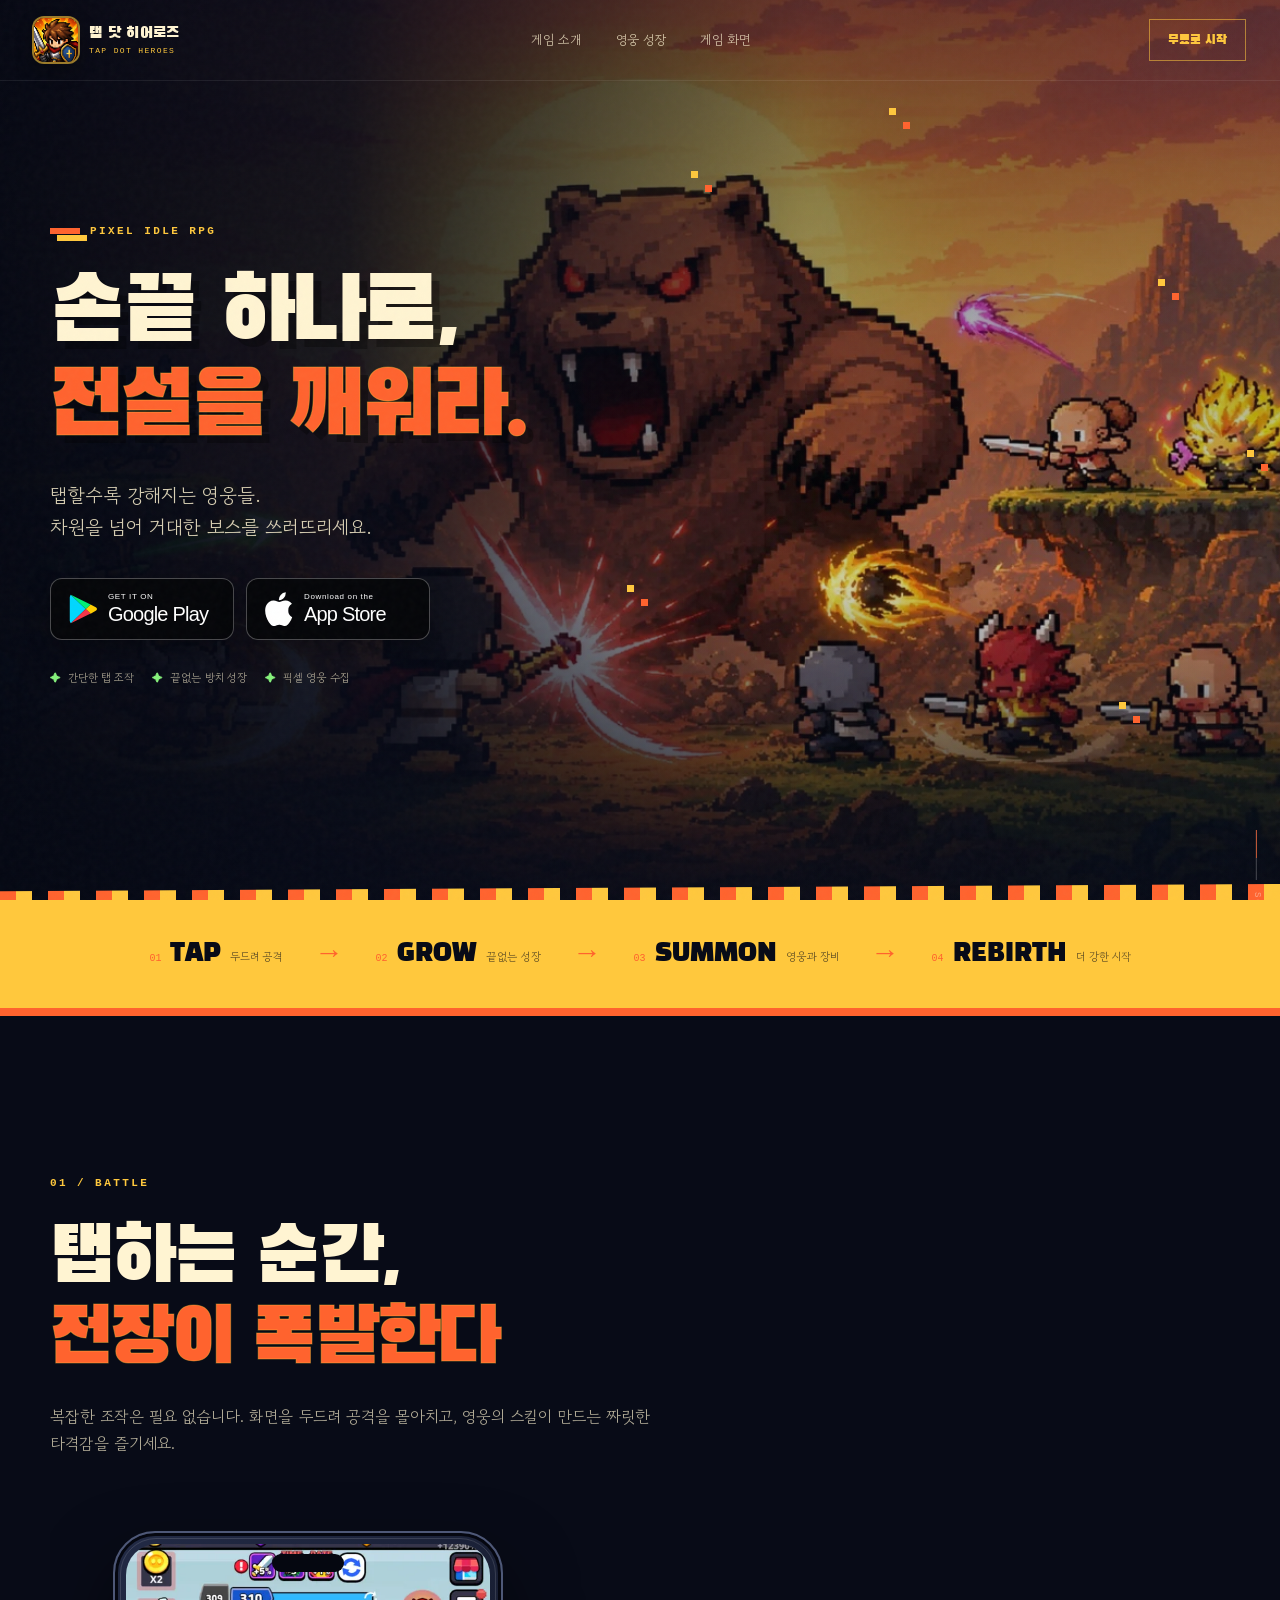
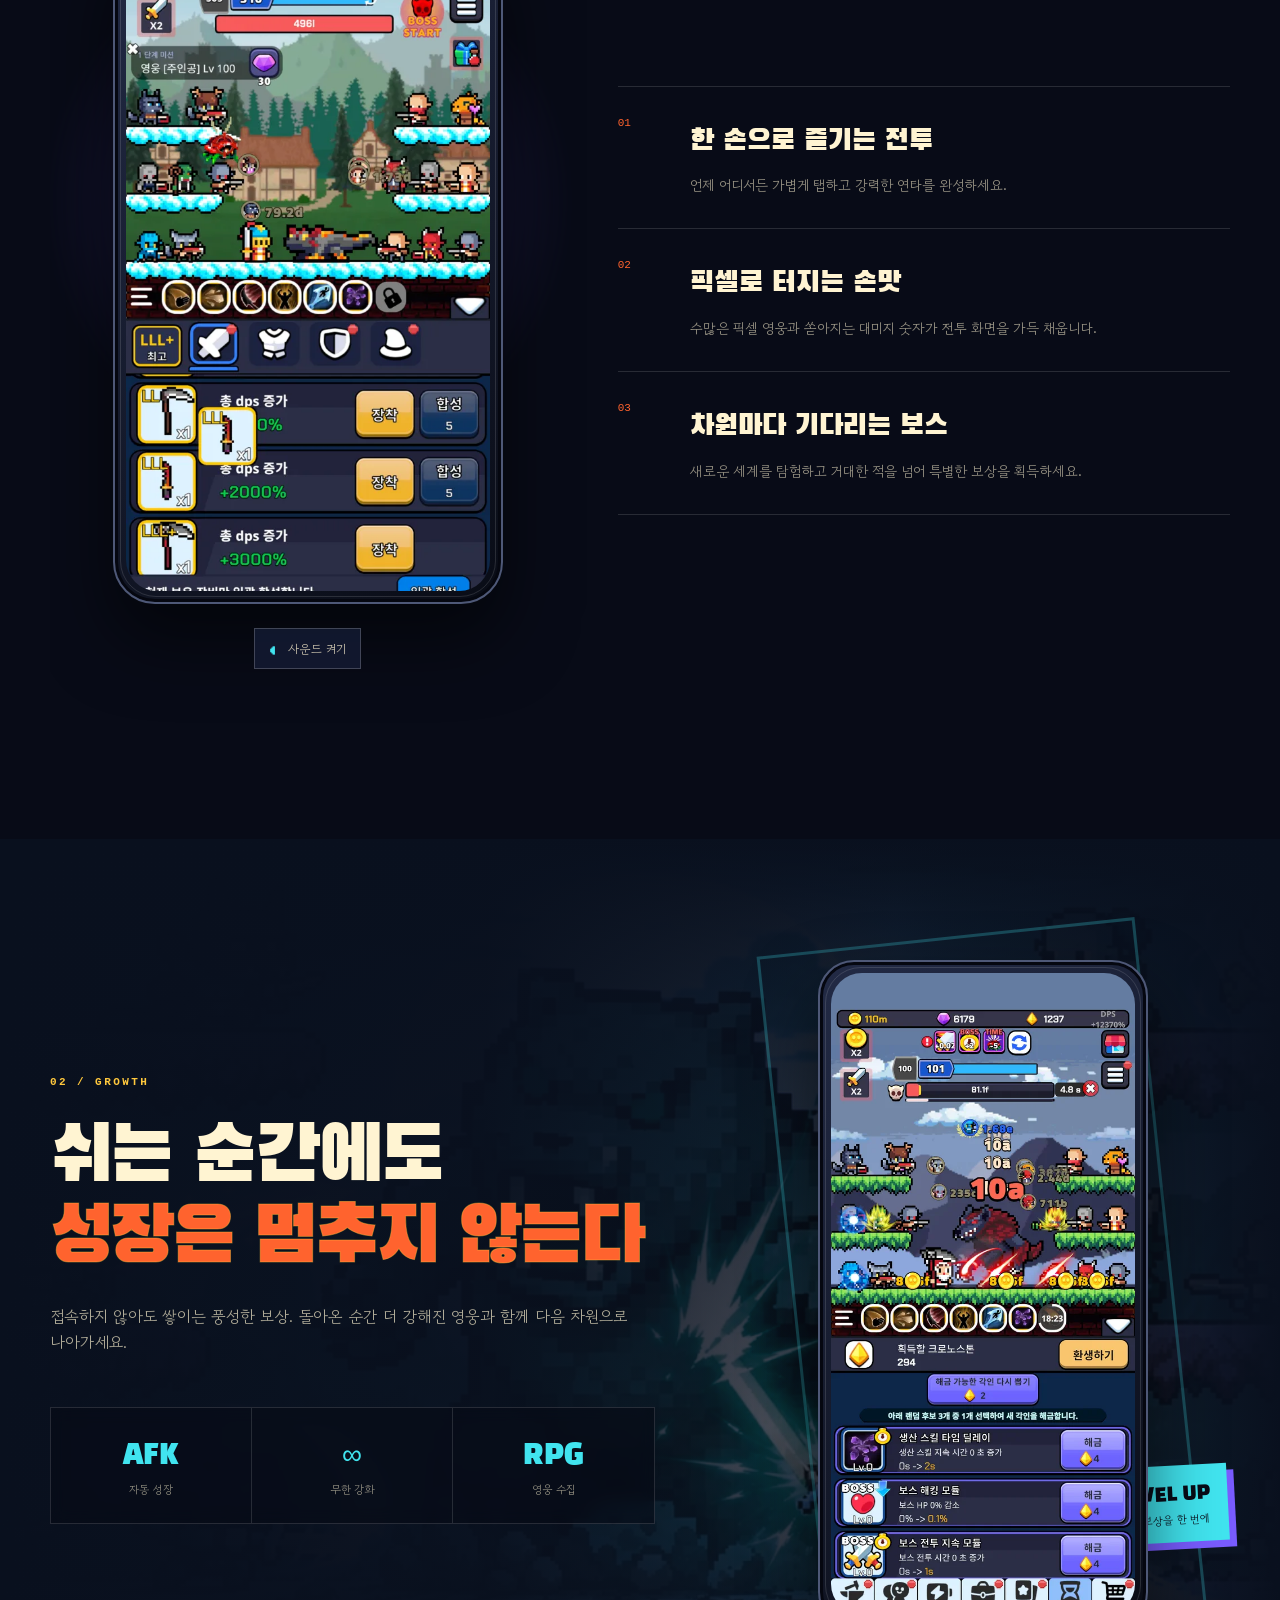
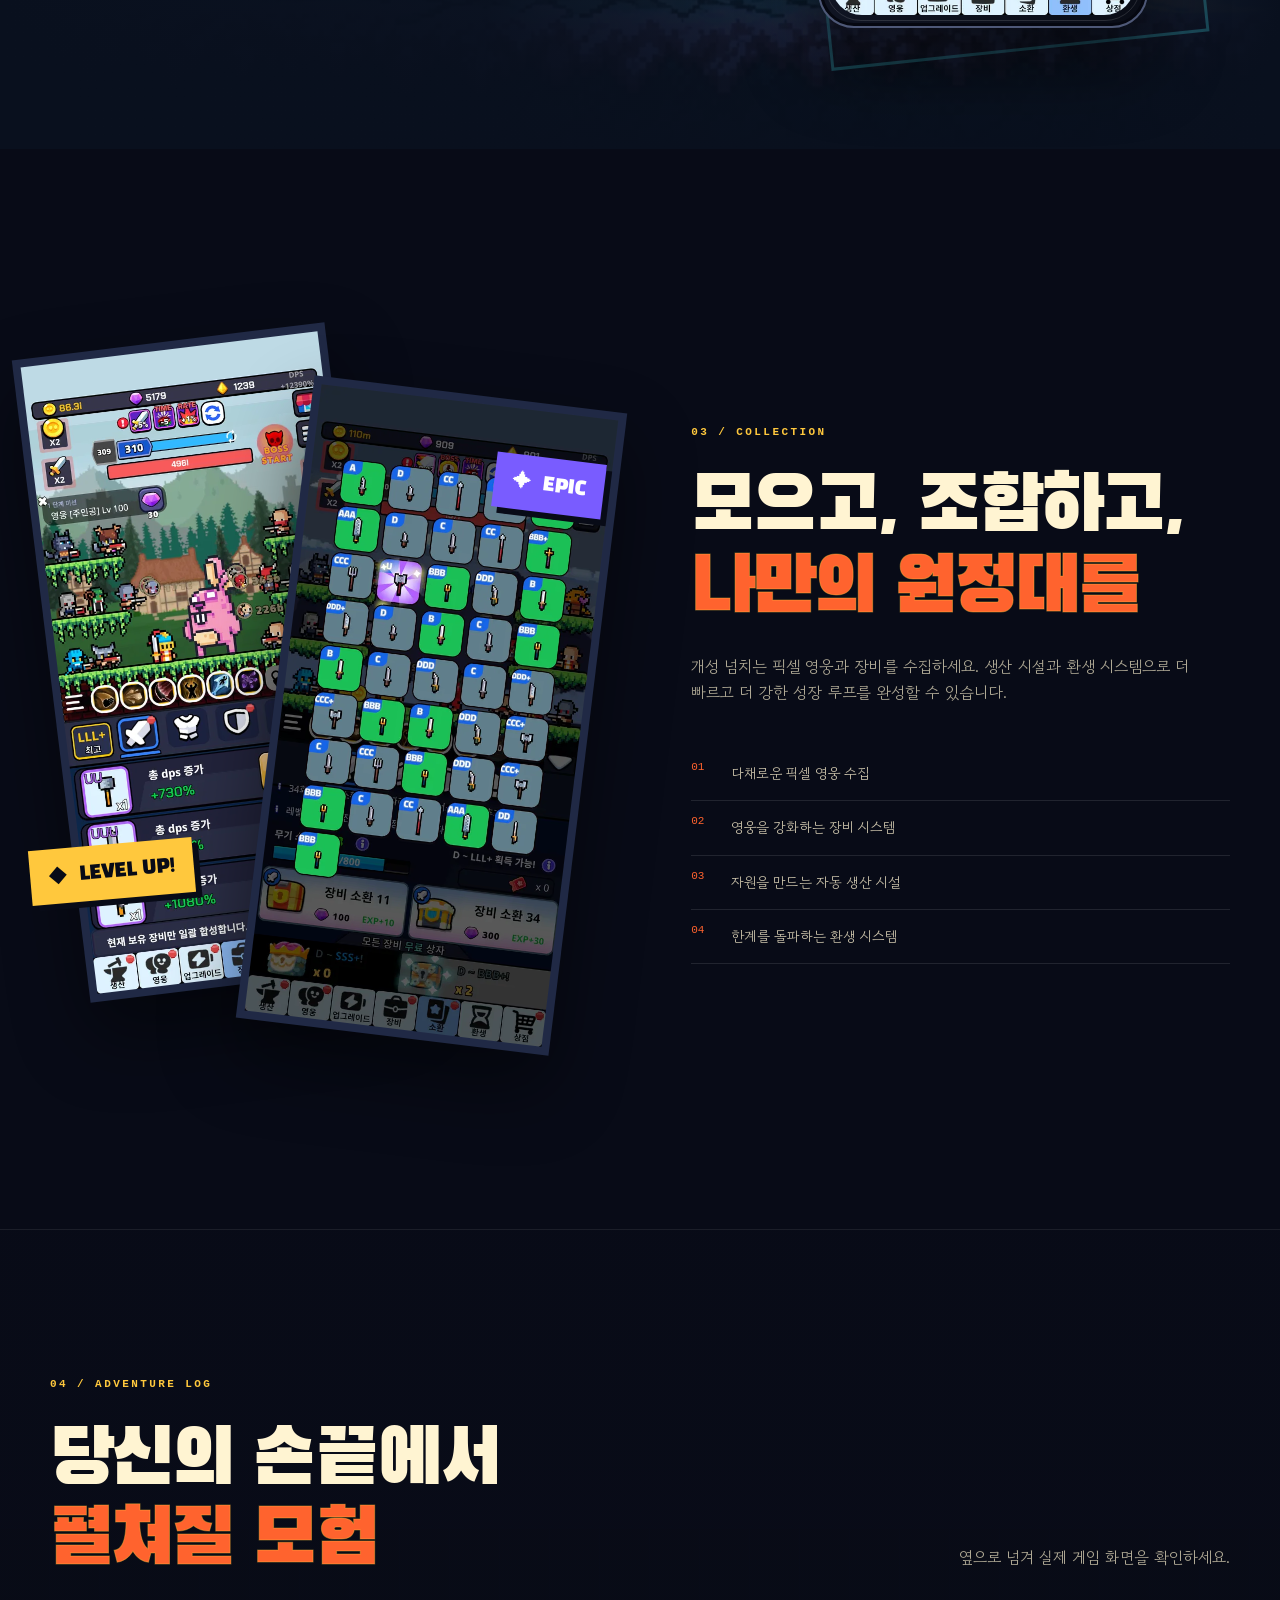
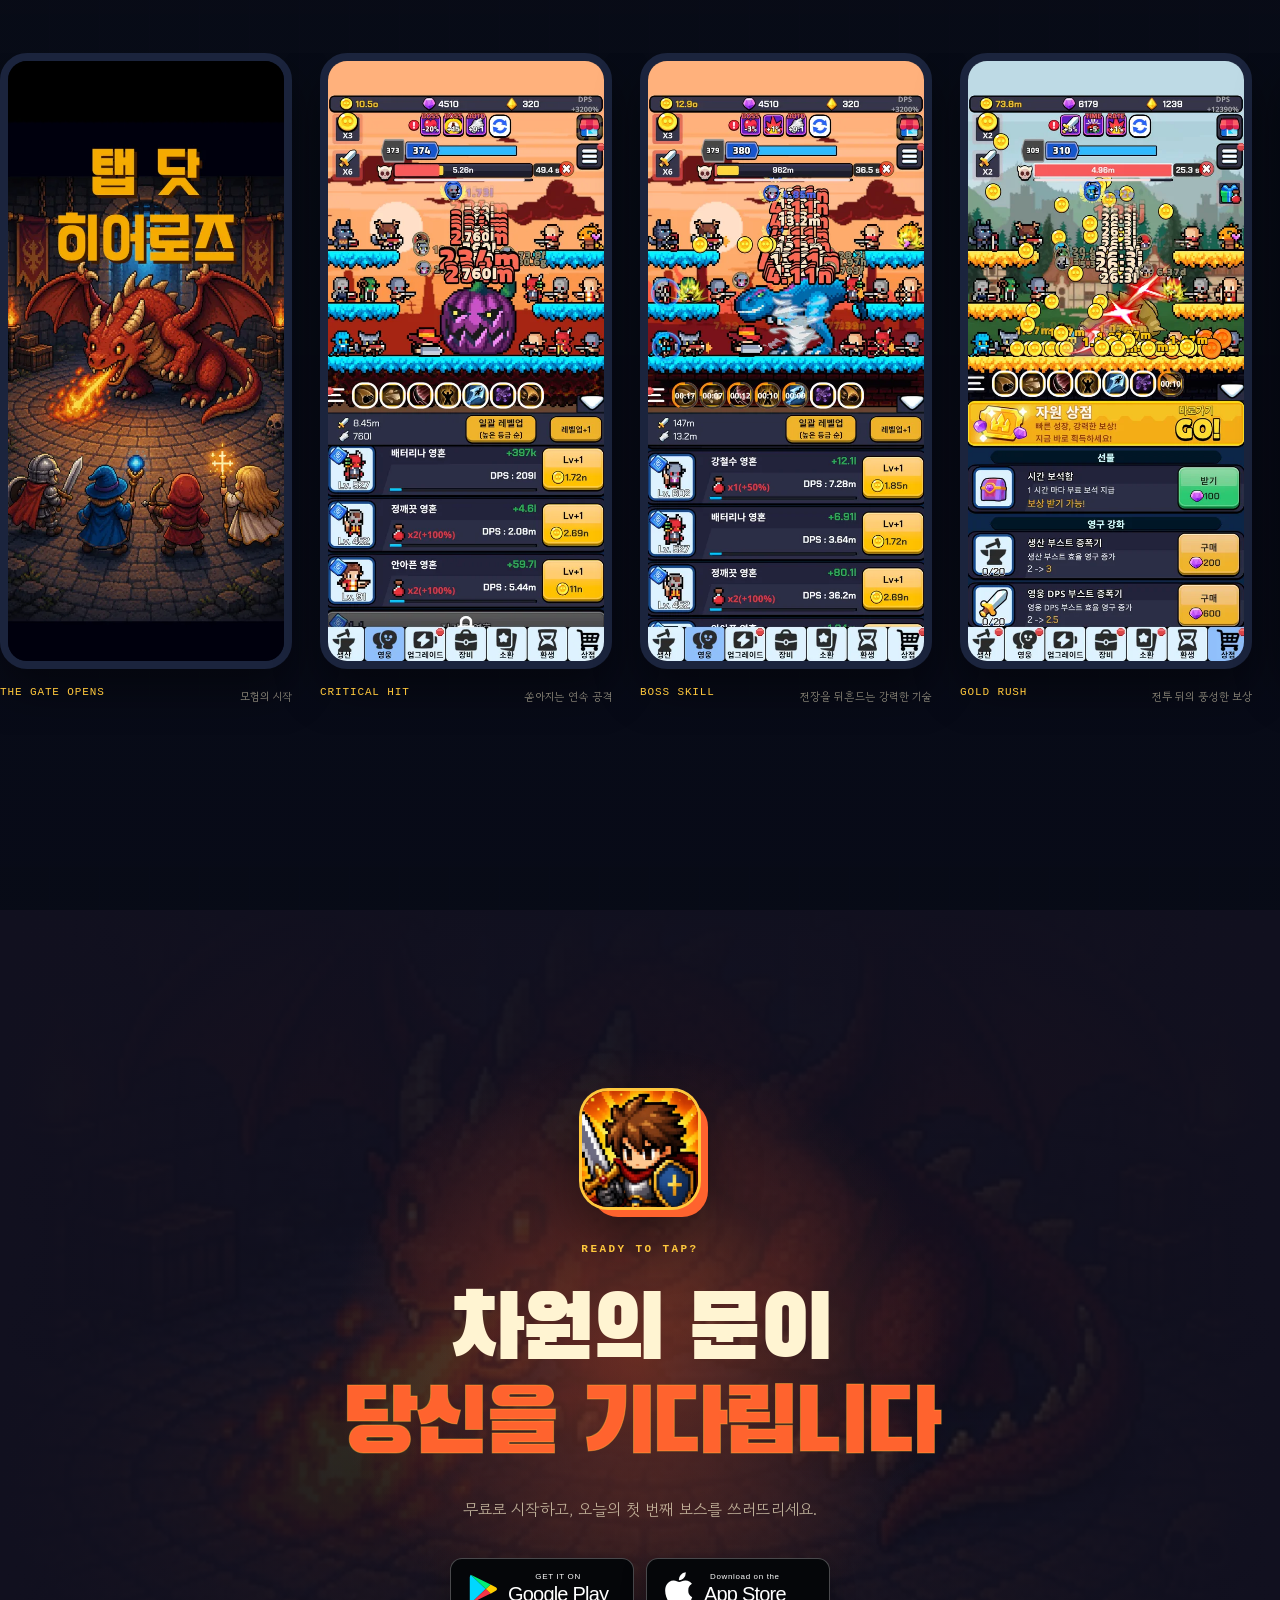
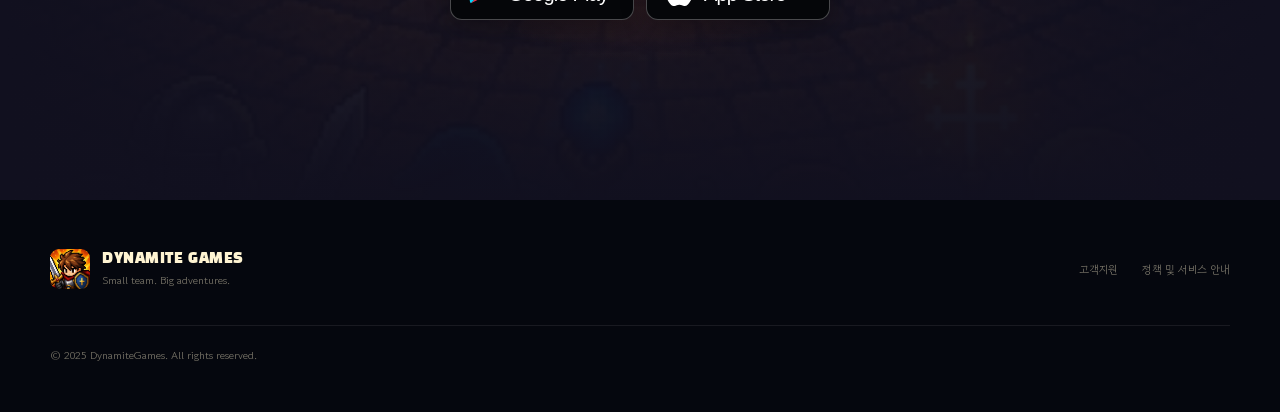
==== commit 01fc2c31: "Add files via upload" ====
--- a/games/tap-dot-heroes/index.html
+++ b/games/tap-dot-heroes/index.html
@@ -1,39 +1,281 @@
 <!doctype html>
 <html lang="ko">
-<head>
-  <meta charset="UTF-8" /><meta name="viewport" content="width=device-width, initial-scale=1.0" />
-  <meta name="description" content="Dynamite Games — 대한민국의 방치형 RPG 모바일 게임 스튜디오." />
-  <meta name="theme-color" content="#11100d" />
-  <link rel="icon" href="data:image/svg+xml,%3Csvg xmlns='http://www.w3.org/2000/svg' viewBox='0 0 32 32'%3E%3Crect width='32' height='32' fill='%2311100d'/%3E%3Crect x='9' y='13' width='10' height='10' fill='%23ff6b35' transform='rotate(45 14 18)'/%3E%3Crect x='19' y='7' width='5' height='5' fill='%23ffc857' transform='rotate(45 21.5 9.5)'/%3E%3C/svg%3E" />
-  <link rel="canonical" href="https://dynamitegames.kr/" />
-  <meta property="og:type" content="website" />
-  <meta property="og:site_name" content="Dynamite Games" />
-  <meta property="og:title" content="Dynamite Games | Indie mobile idle RPG studio" />
-  <meta property="og:description" content="Dynamite Games is an independent studio in Anyang, South Korea, developing and operating mobile idle RPGs. Tap Dot Heroes is available on iOS and Android." />
-  <meta property="og:url" content="https://dynamitegames.kr/" />
-  <meta property="og:image" content="https://dynamitegames.kr/games/tap-dot-heroes/assets/hero-battle.webp" />
-  <meta name="twitter:card" content="summary_large_image" /><title>Dynamite Games | 방치형 RPG 모바일 게임 스튜디오</title>
-  <link rel="preconnect" href="https://fonts.googleapis.com" /><link rel="preconnect" href="https://fonts.gstatic.com" crossorigin />
-  <link href="https://fonts.googleapis.com/css2?family=Black+Han+Sans&family=DM+Mono:wght@400;500&family=Gowun+Dodum&display=swap" rel="stylesheet" />
-  <style>
-    :root{--ink:#f5efdf;--muted:#bcb5a5;--orange:#ff6b35;--yellow:#ffc857;--line:rgba(245,239,223,.18)}*{box-sizing:border-box}html,body{margin:0;min-height:100%;background:#11100d;color:var(--ink)}body{font-family:'Gowun Dodum',sans-serif;overflow-x:hidden}body:before{content:"";position:fixed;inset:0;pointer-events:none;opacity:.13;background-image:radial-gradient(#fff .7px,transparent .7px);background-size:5px 5px;mix-blend-mode:screen}.page{min-height:100vh;position:relative;isolation:isolate;overflow:hidden}.backdrop{position:absolute;inset:0;z-index:-2;background:linear-gradient(105deg,#11100d 25%,rgba(17,16,13,.72) 53%,rgba(17,16,13,.2)),url('./games/tap-dot-heroes/assets/hero-battle.webp') center/cover;filter:saturate(.82)}.backdrop:after{content:"";position:absolute;inset:0;background:linear-gradient(180deg,rgba(17,16,13,.1),#11100d 96%)}header,main{width:min(1160px,calc(100% - 48px));margin:auto}header{padding:32px 0;display:flex;justify-content:space-between;align-items:center;border-bottom:1px solid var(--line);animation:rise .8s both}.logo{display:flex;align-items:center;gap:16px;font:500 17px 'DM Mono',monospace;letter-spacing:.08em}.logo-mark{width:24px;height:24px;background:var(--orange);box-shadow:12px -12px var(--yellow);transform:rotate(45deg);margin-right:8px}.kicker{color:var(--yellow);font:500 12px 'DM Mono',monospace;letter-spacing:.18em;text-transform:uppercase}main{padding:clamp(90px,15vh,170px) 0 100px}.copy{max-width:650px;animation:rise .9s .12s both}h1{margin:20px 0 26px;font:normal clamp(48px,7.5vw,96px)/.92 'Black Han Sans',sans-serif;letter-spacing:-.04em;text-transform:uppercase}h1 span{color:var(--orange);display:block}.intro{margin:0;max-width:530px;color:var(--muted);font-size:clamp(17px,2vw,22px);line-height:1.8}.intro strong{color:var(--ink);font-weight:normal}.intro-en{display:block;margin-top:12px;font:14px/1.7 'DM Mono',monospace;color:#8f897d}.actions{display:flex;gap:14px;flex-wrap:wrap;margin-top:46px}.button{display:inline-flex;flex-direction:column;gap:2px;padding:17px 24px 15px;text-decoration:none;color:#16120e;background:var(--yellow);border:1px solid var(--yellow);transition:.2s}.button:hover{transform:translateY(-4px);background:var(--orange);border-color:var(--orange)}.button .ko{font-size:16px;font-weight:bold}.button .en{font:11px 'DM Mono',monospace;letter-spacing:.08em;text-transform:uppercase}.button.secondary{color:var(--ink);background:rgba(17,16,13,.45);border-color:var(--line)}.button.secondary:hover{background:var(--ink);color:#11100d}.note{margin-top:70px;padding-top:18px;border-top:1px solid var(--line);width:min(100%,420px);color:#8f897d;font:12px/1.7 'DM Mono',monospace}.note b{color:var(--ink);font-weight:normal}@keyframes rise{from{opacity:0;transform:translateY(22px)}to{opacity:1;transform:none}}@media(max-width:620px){.logo{font-size:15px;gap:12px}.logo-mark{width:20px;height:20px;box-shadow:10px -10px var(--yellow)}header,main{width:calc(100% - 36px)}header{padding:24px 0}main{padding-top:100px}.backdrop{background-position:62% center}h1{font-size:clamp(46px,15vw,72px)}.intro{font-size:16px}.actions,.button{width:100%}.button{align-items:center}}
-    
-  .company{width:min(1160px,calc(100% - 48px));margin:0 auto;padding:34px 0 40px;border-top:1px solid var(--line);display:grid;grid-template-columns:1.2fr 1fr;gap:48px}.company h2{margin:0 0 14px;font:normal clamp(30px,4vw,48px)/1 "Black Han Sans",sans-serif;letter-spacing:-.04em}.company h2 span{color:var(--orange)}.company p{margin:0;color:var(--muted);font-size:15px;line-height:1.8}.company .en{display:block;margin-top:10px;color:#8f897d;font:12px/1.7 "DM Mono",monospace}.company-details{color:#8f897d;font:12px/1.9 "DM Mono",monospace}.company-details strong{color:var(--ink);font-weight:normal}.store-links{display:flex;gap:12px;flex-wrap:wrap;margin-top:20px}.store-links a{padding:10px 14px;border:1px solid var(--line);color:var(--yellow);text-decoration:none;font:12px "DM Mono",monospace}.store-links a:hover{border-color:var(--yellow);color:var(--orange)}@media(max-width:620px){.company{width:calc(100% - 36px);grid-template-columns:1fr;gap:28px}.company-details{font-size:11px}}
-    .company-details div{display:grid;grid-template-columns:150px 1fr;gap:12px;padding:3px 0}.company-details strong span{display:block;color:#8f897d;font-size:10px;letter-spacing:.04em}
-    .site-footer{width:min(1160px,calc(100% - 48px));margin:0 auto;padding:22px 0 36px;border-top:1px solid var(--line);display:flex;justify-content:space-between;flex-wrap:wrap;gap:12px 24px;color:#8f897d;font:12px/1.7 'DM Mono',monospace}.site-footer a{color:var(--yellow);text-decoration:none}.site-footer a:hover{color:var(--orange)}.site-footer nav{display:flex;gap:18px;flex-wrap:wrap}
-    a:focus-visible{outline:2px solid var(--yellow);outline-offset:3px}
-    @media(max-width:620px){.company-details div{grid-template-columns:1fr;gap:0}.site-footer{width:calc(100% - 36px)}}
-  </style>
-</head>
-<body><div class="page"><div class="backdrop" aria-hidden="true"></div><header><div class="logo"><i class="logo-mark"></i> DYNAMITE GAMES</div><div class="kicker">SOUTH KOREA · GAME STUDIO</div></header><main><div class="copy"><div class="kicker">Independent game studio · 인디 게임 스튜디오</div><h1>We make<br /><span>idle RPGs.</span></h1><p class="intro"><strong>방치형 RPG 모바일 게임을 만들고 운영합니다.</strong><br />손끝으로 시작해, 오래 기억되는 모험을 만듭니다.<span class="intro-en" lang="en">We create and operate mobile idle RPGs.<br />Small taps. Endless adventures.</span></p><div class="actions"><a class="button" href="./games/tap-dot-heroes/index.html"><span class="ko">게임 보러 가기</span><span class="en">Explore our game →</span></a><a class="button secondary" href="./games/tap-dot-heroes/index.html"><span class="ko">Tap Dot Heroes</span><span class="en">Our first title</span></a></div><div class="note"><b>NOW PLAYING</b> · Tap Dot Heroes<br />iOS &amp; Android · 픽셀 방치형 RPG</div></div></main><section class="company" id="about" aria-labelledby="about-title"><div><div class="kicker">ABOUT DYNAMITE GAMES</div><h2 id="about-title">작은 팀으로,<br /><span>오래 남는 게임을 만듭니다.</span></h2><p>다이너마이트 게임즈는 대한민국 안양에 기반을 둔 1인 인디 게임 스튜디오입니다. 모바일 게임을 직접 개발하고 운영하며, 첫 번째 타이틀로 방치형 RPG <strong>탭 닷 히어로즈</strong>를 서비스하고 있습니다.</p><span class="en" lang="en">Dynamite Games is an independent game studio founded in 2025 and based in Anyang, South Korea. We develop and operate mobile games, including Tap Dot Heroes, an idle RPG available on iOS and Android.</span><div class="store-links"><a href="./games/tap-dot-heroes/index.html">TAP DOT HEROES →</a><a href="https://play.google.com/store/apps/details?id=com.dynamitegames.tapdotheroes" target="_blank" rel="noopener noreferrer">GOOGLE PLAY ↗</a><a href="https://apps.apple.com/kr/app/id6753194721" target="_blank" rel="noopener noreferrer">APP STORE ↗</a></div></div><div class="company-details">
-<div><strong>상호<span>Company</span></strong><span>다이너마이트 게임즈 (Dynamite Games)</span></div>
-<div><strong>대표자<span>Founder &amp; CEO</span></strong><span>이주희</span></div>
-<div><strong>사업자등록번호<span>Business Reg. No.</span></strong><span>558-02-03422</span></div>
-<div><strong>사업자주소<span>Address</span></strong><span>경기도 안양시 안양로 336 1001<br /><span lang="en">1001, 336 Anyang-ro, Anyang-si, Gyeonggi-do, South Korea</span></span></div>
-<div><strong>설립<span>Founded</span></strong><span>2025년 2월 · Feb 2025, Anyang, South Korea</span></div>
-<div><strong>연락처<span>Contact</span></strong><a href="mailto:founder@dynamitegames.kr">founder@dynamitegames.kr</a></div>
-</div></section><footer class="site-footer"><span>© 2025–2026 Dynamite Games. All rights reserved.</span><nav aria-label="Legal">
-    <a href="https://dynamitegames-dev.blogspot.com/2025/07/tap-dot-heroes-privacy-policy.html" target="_blank" rel="noopener noreferrer">개인정보처리방침 · Privacy Policy ↗</a>
-    <a href="https://dynamitegames-dev.blogspot.com/2026/10/tap-dot-heroes-terms-of-service.html" target="_blank" rel="noopener noreferrer">이용약관 · Terms of Service ↗</a>
-    <!-- <a href="https://www.linkedin.com/in/YOUR-ID" target="_blank" rel="noopener noreferrer">LinkedIn ↗</a> -->
-    <a href="mailto:founder@dynamitegames.kr">founder@dynamitegames.kr</a></nav></footer></div></body></html>
+  <head>
+    <meta charset="UTF-8" />
+    <meta name="viewport" content="width=device-width, initial-scale=1.0" />
+    <meta
+      name="description"
+      content="탭 한 번으로 시작되는 무한 성장. 픽셀 영웅을 모아 차원을 넘고 거대한 보스를 쓰러뜨리는 방치형 탭 RPG, 탭 닷 히어로즈."
+    />
+    <meta name="theme-color" content="#090d1b" />
+    <meta property="og:title" content="탭 닷 히어로즈 | Tap Dot Heroes" />
+    <meta
+      property="og:description"
+      content="손끝 하나로, 전설을 깨워라. 지금 Google Play와 App Store에서 플레이하세요."
+    />
+    <meta property="og:type" content="website" />
+    <meta property="og:image" content="assets/hero-battle.webp" />
+    <link rel="icon" href="assets/app-icon.webp" />
+    <link rel="preconnect" href="https://fonts.googleapis.com" />
+    <link rel="preconnect" href="https://fonts.gstatic.com" crossorigin />
+    <link
+      href="https://fonts.googleapis.com/css2?family=Black+Han+Sans&family=Gowun+Dodum&display=swap"
+      rel="stylesheet"
+    />
+    <link rel="stylesheet" href="style.css" />
+    <title>탭 닷 히어로즈 | Tap Dot Heroes</title>
+  </head>
+  <body>
+    <a class="skip-link" href="#main">본문으로 바로가기</a>
+
+    <header class="site-header" data-header>
+      <a class="brand" href="#top" aria-label="탭 닷 히어로즈 홈">
+        <img src="assets/app-icon.webp" alt="" width="44" height="44" />
+        <span>
+          <strong>탭 닷 히어로즈</strong>
+          <small>TAP DOT HEROES</small>
+        </span>
+      </a>
+      <nav aria-label="주요 메뉴">
+        <a href="#play">게임 소개</a>
+        <a href="#world">영웅 성장</a>
+        <a href="#gallery">게임 화면</a>
+      </nav>
+      <a class="header-cta" href="#download">무료로 시작</a>
+    </header>
+
+    <main id="main">
+      <section class="hero" id="top" aria-labelledby="hero-title">
+        <div class="hero-art" aria-hidden="true">
+          <img src="assets/hero-battle.webp" alt="" />
+        </div>
+        <div class="hero-vignette" aria-hidden="true"></div>
+        <div class="pixel-sparks" aria-hidden="true">
+          <i></i><i></i><i></i><i></i><i></i><i></i>
+        </div>
+
+        <div class="hero-content reveal">
+          <div class="eyebrow"><span></span> PIXEL IDLE RPG</div>
+          <h1 id="hero-title">
+            손끝 하나로,<br />
+            <em>전설을 깨워라.</em>
+          </h1>
+          <p>
+            탭할수록 강해지는 영웅들.<br />
+            차원을 넘어 거대한 보스를 쓰러뜨리세요.
+          </p>
+          <div class="store-row" aria-label="앱 다운로드">
+            <a
+              class="store-button google"
+              href="https://play.google.com/store/apps/details?id=com.dynamitegames.tapdotheroes"
+              target="_blank"
+              rel="noopener noreferrer"
+              aria-label="Google Play에서 탭 닷 히어로즈 다운로드"
+            >
+              <svg viewBox="0 0 36 40" aria-hidden="true"><path fill="#00d7fe" d="M2.3 1.7 21.5 20 2.4 38.2A4.3 4.3 0 0 1 1 35V5a4.5 4.5 0 0 1 1.3-3.3Z"/><path fill="#ffce00" d="m27.7 14.1-6.2 5.9 6.3 6 6.6-3.8c2.1-1.2 2.1-3.1 0-4.3Z"/><path fill="#00f076" d="m2.3 1.7 25.4 12.4-6.2 5.9Z"/><path fill="#f63448" d="m2.4 38.2 25.4-12.3-6.3-6Z"/></svg>
+              <span><small>GET IT ON</small><strong>Google Play</strong></span>
+            </a>
+            <a
+              class="store-button apple"
+              href="https://apps.apple.com/kr/app/id6753194721"
+              target="_blank"
+              rel="noopener noreferrer"
+              aria-label="App Store에서 탭 닷 히어로즈 다운로드"
+            >
+              <svg viewBox="0 0 32 39" aria-hidden="true"><path fill="currentColor" d="M26.7 20.8c0-4.8 4-7.1 4.2-7.2a9.1 9.1 0 0 0-7.2-3.9c-3-.3-5.9 1.8-7.4 1.8-1.6 0-4-1.8-6.5-1.7a9.6 9.6 0 0 0-8 4.9c-3.5 6-.9 14.8 2.4 19.6 1.6 2.3 3.5 4.9 6 4.8 2.4-.1 3.3-1.5 6.2-1.5 2.8 0 3.7 1.5 6.2 1.4 2.6 0 4.3-2.3 5.8-4.6a19.5 19.5 0 0 0 2.7-5.5 8.3 8.3 0 0 1-4.4-8.1ZM21.7 6.5A8.5 8.5 0 0 0 23.7.3a8.7 8.7 0 0 0-5.8 3 8 8 0 0 0-2 6c2.2.2 4.4-1.1 5.8-2.8Z"/></svg>
+              <span><small>Download on the</small><strong>App Store</strong></span>
+            </a>
+          </div>
+          <div class="hero-tags" aria-label="게임 장르">
+            <span>간단한 탭 조작</span>
+            <span>끝없는 방치 성장</span>
+            <span>픽셀 영웅 수집</span>
+          </div>
+        </div>
+
+        <div class="scroll-cue" aria-hidden="true"><span></span>SCROLL TO RAID</div>
+      </section>
+
+      <section class="loop-strip" aria-label="핵심 게임 플레이">
+        <div class="loop-track">
+          <span><b>01</b> TAP <i>두드려 공격</i></span>
+          <span class="arrow">→</span>
+          <span><b>02</b> GROW <i>끝없는 성장</i></span>
+          <span class="arrow">→</span>
+          <span><b>03</b> SUMMON <i>영웅과 장비</i></span>
+          <span class="arrow">→</span>
+          <span><b>04</b> REBIRTH <i>더 강한 시작</i></span>
+        </div>
+      </section>
+
+      <section class="gameplay-section section-shell" id="play">
+        <div class="section-heading reveal">
+          <span class="section-index">01 / BATTLE</span>
+          <h2>탭하는 순간,<br /><em>전장이 폭발한다</em></h2>
+          <p>
+            복잡한 조작은 필요 없습니다. 화면을 두드려 공격을 몰아치고,
+            영웅의 스킬이 만드는 짜릿한 타격감을 즐기세요.
+          </p>
+        </div>
+
+        <div class="gameplay-layout">
+          <div class="video-stage reveal">
+            <div class="video-aura" aria-hidden="true"></div>
+            <div class="phone-frame">
+              <div class="phone-speaker"></div>
+              <video
+                data-gameplay-video
+                src="assets/gameplay.mp4"
+                poster="assets/screen-battle.webp"
+                autoplay
+                muted
+                loop
+                playsinline
+                preload="metadata"
+                aria-label="탭 닷 히어로즈 실제 플레이 영상"
+              ></video>
+            </div>
+            <button class="sound-toggle" type="button" data-sound-toggle aria-pressed="false">
+              <span class="sound-icon" aria-hidden="true">◖</span>
+              <span data-sound-label>사운드 켜기</span>
+            </button>
+          </div>
+
+          <div class="battle-notes reveal">
+            <article>
+              <span>01</span>
+              <div>
+                <h3>한 손으로 즐기는 전투</h3>
+                <p>언제 어디서든 가볍게 탭하고 강력한 연타를 완성하세요.</p>
+              </div>
+            </article>
+            <article>
+              <span>02</span>
+              <div>
+                <h3>픽셀로 터지는 손맛</h3>
+                <p>수많은 픽셀 영웅과 쏟아지는 대미지 숫자가 전투 화면을 가득 채웁니다.</p>
+              </div>
+            </article>
+            <article>
+              <span>03</span>
+              <div>
+                <h3>차원마다 기다리는 보스</h3>
+                <p>새로운 세계를 탐험하고 거대한 적을 넘어 특별한 보상을 획득하세요.</p>
+              </div>
+            </article>
+          </div>
+        </div>
+      </section>
+
+      <section class="growth-section" id="world">
+        <div class="growth-art" aria-hidden="true">
+          <img src="assets/battle-scene.webp" alt="" loading="lazy" />
+        </div>
+        <div class="growth-content section-shell">
+          <div class="growth-copy reveal">
+            <span class="section-index">02 / GROWTH</span>
+            <h2>쉬는 순간에도<br /><em>성장은 멈추지 않는다</em></h2>
+            <p>
+              접속하지 않아도 쌓이는 풍성한 보상. 돌아온 순간 더 강해진
+              영웅과 함께 다음 차원으로 나아가세요.
+            </p>
+            <div class="stat-cards">
+              <div><strong>AFK</strong><span>자동 성장</span></div>
+              <div><strong>∞</strong><span>무한 강화</span></div>
+              <div><strong>RPG</strong><span>영웅 수집</span></div>
+            </div>
+          </div>
+          <figure class="growth-phone reveal">
+            <div class="phone-frame compact">
+              <img src="assets/screen-growth.webp" alt="거대한 보스와 전투 중인 실제 게임 화면" loading="lazy" />
+            </div>
+            <figcaption><b>LEVEL UP</b> 쌓인 보상을 한 번에</figcaption>
+          </figure>
+        </div>
+      </section>
+
+      <section class="collection-section section-shell">
+        <div class="collection-visual reveal">
+          <div class="collection-card back">
+            <img src="assets/screen-boss.webp" alt="다양한 픽셀 영웅이 함께 싸우는 게임 화면" loading="lazy" />
+          </div>
+          <div class="collection-card front">
+            <img src="assets/screen-equipment.webp" alt="장비를 수집하고 합성하는 게임 화면" loading="lazy" />
+          </div>
+          <div class="loot-chip chip-one"><span>✦</span> EPIC</div>
+          <div class="loot-chip chip-two"><span>◆</span> LEVEL UP!</div>
+        </div>
+        <div class="collection-copy reveal">
+          <span class="section-index">03 / COLLECTION</span>
+          <h2>모으고, 조합하고,<br /><em>나만의 원정대를</em></h2>
+          <p>
+            개성 넘치는 픽셀 영웅과 장비를 수집하세요. 생산 시설과 환생 시스템으로
+            더 빠르고 더 강한 성장 루프를 완성할 수 있습니다.
+          </p>
+          <ul>
+            <li><span>01</span> 다채로운 픽셀 영웅 수집</li>
+            <li><span>02</span> 영웅을 강화하는 장비 시스템</li>
+            <li><span>03</span> 자원을 만드는 자동 생산 시설</li>
+            <li><span>04</span> 한계를 돌파하는 환생 시스템</li>
+          </ul>
+        </div>
+      </section>
+
+      <section class="gallery-section" id="gallery" aria-labelledby="gallery-title">
+        <div class="section-shell gallery-heading reveal">
+          <span class="section-index">04 / ADVENTURE LOG</span>
+          <h2 id="gallery-title">당신의 손끝에서<br /><em>펼쳐질 모험</em></h2>
+          <p>옆으로 넘겨 실제 게임 화면을 확인하세요.</p>
+        </div>
+        <div class="gallery-rail" data-gallery tabindex="0" aria-label="게임 스크린샷 갤러리">
+          <figure class="shot tall"><img src="assets/screen-title.webp" alt="용과 영웅들이 마주한 탭 닷 히어로즈 타이틀 화면" loading="lazy" /><figcaption><b>THE GATE OPENS</b><span>모험의 시작</span></figcaption></figure>
+          <figure class="shot"><img src="assets/screen-critical.webp" alt="화려한 크리티컬 공격 효과가 펼쳐지는 전투 화면" loading="lazy" /><figcaption><b>CRITICAL HIT</b><span>쏟아지는 연속 공격</span></figcaption></figure>
+          <figure class="shot"><img src="assets/screen-boss-skill.webp" alt="보스가 강력한 회오리 스킬을 사용하는 전투 화면" loading="lazy" /><figcaption><b>BOSS SKILL</b><span>전장을 뒤흔드는 강력한 기술</span></figcaption></figure>
+          <figure class="shot"><img src="assets/screen-gold-rush.webp" alt="골드러시에서 풍성한 골드 보상을 획득하는 게임 화면" loading="lazy" /><figcaption><b>GOLD RUSH</b><span>전투 뒤의 풍성한 보상</span></figcaption></figure>
+          <figure class="shot"><img src="assets/screen-equipment.webp" alt="다양한 장비 아이템을 관리하는 화면" loading="lazy" /><figcaption><b>GEAR UP</b><span>장비를 모아 더 강하게</span></figcaption></figure>
+        </div>
+      </section>
+
+      <section class="download-section" id="download">
+        <div class="download-dragon" aria-hidden="true"><img src="assets/dragon-raid.webp" alt="" loading="lazy" /></div>
+        <div class="download-glow" aria-hidden="true"></div>
+        <div class="download-content reveal">
+          <img class="download-icon" src="assets/app-icon.webp" alt="탭 닷 히어로즈 앱 아이콘" width="116" height="116" loading="lazy" />
+          <span class="section-index">READY TO TAP?</span>
+          <h2>차원의 문이<br /><em>당신을 기다립니다</em></h2>
+          <p>무료로 시작하고, 오늘의 첫 번째 보스를 쓰러뜨리세요.</p>
+          <div class="store-row centered">
+            <a class="store-button google" href="https://play.google.com/store/apps/details?id=com.dynamitegames.tapdotheroes" target="_blank" rel="noopener noreferrer" aria-label="Google Play에서 다운로드">
+              <svg viewBox="0 0 36 40" aria-hidden="true"><path fill="#00d7fe" d="M2.3 1.7 21.5 20 2.4 38.2A4.3 4.3 0 0 1 1 35V5a4.5 4.5 0 0 1 1.3-3.3Z"/><path fill="#ffce00" d="m27.7 14.1-6.2 5.9 6.3 6 6.6-3.8c2.1-1.2 2.1-3.1 0-4.3Z"/><path fill="#00f076" d="m2.3 1.7 25.4 12.4-6.2 5.9Z"/><path fill="#f63448" d="m2.4 38.2 25.4-12.3-6.3-6Z"/></svg>
+              <span><small>GET IT ON</small><strong>Google Play</strong></span>
+            </a>
+            <a class="store-button apple" href="https://apps.apple.com/kr/app/id6753194721" target="_blank" rel="noopener noreferrer" aria-label="App Store에서 다운로드">
+              <svg viewBox="0 0 32 39" aria-hidden="true"><path fill="currentColor" d="M26.7 20.8c0-4.8 4-7.1 4.2-7.2a9.1 9.1 0 0 0-7.2-3.9c-3-.3-5.9 1.8-7.4 1.8-1.6 0-4-1.8-6.5-1.7a9.6 9.6 0 0 0-8 4.9c-3.5 6-.9 14.8 2.4 19.6 1.6 2.3 3.5 4.9 6 4.8 2.4-.1 3.3-1.5 6.2-1.5 2.8 0 3.7 1.5 6.2 1.4 2.6 0 4.3-2.3 5.8-4.6a19.5 19.5 0 0 0 2.7-5.5 8.3 8.3 0 0 1-4.4-8.1ZM21.7 6.5A8.5 8.5 0 0 0 23.7.3a8.7 8.7 0 0 0-5.8 3 8 8 0 0 0-2 6c2.2.2 4.4-1.1 5.8-2.8Z"/></svg>
+              <span><small>Download on the</small><strong>App Store</strong></span>
+            </a>
+          </div>
+        </div>
+      </section>
+    </main>
+
+    <footer>
+      <div class="footer-brand">
+        <img src="assets/app-icon.webp" alt="" width="40" height="40" />
+        <div><strong>DYNAMITE GAMES</strong><span>Small team. Big adventures.</span></div>
+      </div>
+      <div class="footer-links">
+        <a href="mailto:contact.dynamitegames@gmail.com">고객지원</a>
+        <a href="https://dynamitegames-dev.blogspot.com/" target="_blank" rel="noopener noreferrer">정책 및 서비스 안내</a>
+      </div>
+      <p>© 2025 DynamiteGames. All rights reserved.</p>
+    </footer>
+
+    <div class="mobile-download" aria-label="모바일 다운로드 바로가기">
+      <img src="assets/app-icon.webp" alt="" width="40" height="40" />
+      <div><strong>탭 닷 히어로즈</strong><span>지금 무료로 플레이</span></div>
+      <a href="#download">다운로드</a>
+    </div>
+
+    <script src="script.js"></script>
+  </body>
+</html>
--- a/games/tap-dot-heroes/style.css
+++ b/games/tap-dot-heroes/style.css
@@ -0,0 +1,1196 @@
+:root {
+  --ink: #080b17;
+  --ink-soft: #0e1428;
+  --navy: #141d3b;
+  --cream: #fff4d2;
+  --paper: #fffaf0;
+  --orange: #ff632e;
+  --gold: #ffc83d;
+  --cyan: #41e4ef;
+  --mint: #85f17b;
+  --violet: #795cff;
+  --display: "Black Han Sans", "Apple SD Gothic Neo", sans-serif;
+  --body: "Gowun Dodum", "Apple SD Gothic Neo", sans-serif;
+  --shell: min(1180px, calc(100vw - 48px));
+}
+
+*,
+*::before,
+*::after {
+  box-sizing: border-box;
+}
+
+html {
+  scroll-behavior: smooth;
+  scrollbar-color: var(--orange) var(--ink);
+}
+
+body {
+  margin: 0;
+  color: var(--cream);
+  background: var(--ink);
+  font-family: var(--body);
+  line-height: 1.65;
+  overflow-x: hidden;
+}
+
+body::before {
+  position: fixed;
+  inset: 0;
+  z-index: 50;
+  opacity: 0.035;
+  pointer-events: none;
+  content: "";
+  background-image: url("data:image/svg+xml,%3Csvg viewBox='0 0 160 160' xmlns='http://www.w3.org/2000/svg'%3E%3Cfilter id='n'%3E%3CfeTurbulence type='fractalNoise' baseFrequency='.9' numOctaves='4' stitchTiles='stitch'/%3E%3C/filter%3E%3Crect width='100%25' height='100%25' filter='url(%23n)' opacity='.8'/%3E%3C/svg%3E");
+}
+
+img,
+video {
+  display: block;
+  max-width: 100%;
+}
+
+a {
+  color: inherit;
+  text-decoration: none;
+}
+
+section[id] {
+  scroll-margin-top: 70px;
+}
+
+button,
+a {
+  -webkit-tap-highlight-color: transparent;
+}
+
+.skip-link {
+  position: fixed;
+  z-index: 1000;
+  top: 8px;
+  left: 8px;
+  padding: 10px 16px;
+  color: var(--ink);
+  background: var(--gold);
+  transform: translateY(-150%);
+}
+
+.skip-link:focus {
+  transform: translateY(0);
+}
+
+.site-header {
+  position: fixed;
+  z-index: 40;
+  top: 0;
+  left: 0;
+  display: grid;
+  grid-template-columns: 1fr auto 1fr;
+  align-items: center;
+  width: 100%;
+  padding: 18px 34px;
+  border-bottom: 1px solid rgba(255, 255, 255, 0.08);
+  transition: 250ms ease;
+}
+
+.site-header.is-scrolled {
+  padding-block: 11px;
+  background: rgba(8, 11, 23, 0.86);
+  box-shadow: 0 10px 35px rgba(0, 0, 0, 0.25);
+  backdrop-filter: blur(16px);
+}
+
+.brand {
+  display: flex;
+  align-items: center;
+  justify-self: start;
+  gap: 11px;
+}
+
+.brand img {
+  border-radius: 10px;
+  box-shadow: 0 0 0 2px rgba(255, 200, 61, 0.6), 0 8px 18px rgba(0, 0, 0, 0.35);
+}
+
+.brand span {
+  display: flex;
+  flex-direction: column;
+  line-height: 1.05;
+}
+
+.brand strong {
+  font-family: var(--display);
+  font-size: 16px;
+  font-weight: 400;
+  letter-spacing: 0.02em;
+}
+
+.brand small {
+  margin-top: 5px;
+  color: var(--gold);
+  font-family: ui-monospace, SFMono-Regular, Menlo, monospace;
+  font-size: 8px;
+  letter-spacing: 0.17em;
+}
+
+nav {
+  display: flex;
+  gap: 34px;
+  color: rgba(255, 244, 210, 0.76);
+  font-size: 13px;
+}
+
+nav a {
+  position: relative;
+}
+
+nav a::after {
+  position: absolute;
+  bottom: -8px;
+  left: 50%;
+  width: 0;
+  height: 2px;
+  background: var(--orange);
+  content: "";
+  transition: 200ms ease;
+  transform: translateX(-50%);
+}
+
+nav a:hover::after,
+nav a:focus-visible::after {
+  width: 100%;
+}
+
+.header-cta {
+  justify-self: end;
+  padding: 10px 18px 9px;
+  border: 1px solid rgba(255, 200, 61, 0.55);
+  color: var(--gold);
+  font-family: var(--display);
+  font-size: 13px;
+  font-weight: 400;
+  transition: 180ms ease;
+}
+
+.header-cta:hover,
+.header-cta:focus-visible {
+  color: var(--ink);
+  background: var(--gold);
+  box-shadow: 4px 4px 0 var(--orange);
+  transform: translate(-2px, -2px);
+}
+
+.hero {
+  position: relative;
+  display: flex;
+  align-items: center;
+  min-height: 900px;
+  padding: 130px max(24px, calc((100vw - 1180px) / 2));
+  overflow: hidden;
+  background: #111729;
+}
+
+.hero::after {
+  position: absolute;
+  bottom: 0;
+  left: 0;
+  width: 100%;
+  height: 16px;
+  content: "";
+  background: repeating-linear-gradient(90deg, var(--orange) 0 16px, var(--gold) 16px 32px, transparent 32px 48px);
+  clip-path: polygon(0 45%, 100% 0, 100% 100%, 0 100%);
+}
+
+.hero-art,
+.hero-vignette {
+  position: absolute;
+  inset: 0;
+}
+
+.hero-art img {
+  width: 100%;
+  height: 100%;
+  object-fit: cover;
+  object-position: 58% center;
+  transform: scale(1.025);
+  animation: hero-breathe 10s ease-in-out infinite alternate;
+}
+
+.hero-vignette {
+  background:
+    linear-gradient(90deg, rgba(5, 8, 19, 0.99) 0%, rgba(7, 10, 23, 0.91) 27%, rgba(7, 10, 23, 0.2) 63%, rgba(7, 10, 23, 0.15) 100%),
+    linear-gradient(0deg, rgba(8, 11, 23, 0.95) 0%, transparent 35%, rgba(8, 11, 23, 0.5) 100%);
+}
+
+.hero-content {
+  position: relative;
+  z-index: 2;
+  width: min(660px, 58vw);
+}
+
+.eyebrow,
+.section-index {
+  display: inline-flex;
+  align-items: center;
+  gap: 10px;
+  color: var(--gold);
+  font-family: ui-monospace, SFMono-Regular, Menlo, monospace;
+  font-size: 11px;
+  font-weight: 800;
+  letter-spacing: 0.22em;
+}
+
+.eyebrow span {
+  width: 30px;
+  height: 6px;
+  background: var(--orange);
+  box-shadow: 7px 7px 0 var(--gold);
+}
+
+.hero h1,
+.section-heading h2,
+.growth-copy h2,
+.collection-copy h2,
+.gallery-heading h2,
+.download-content h2 {
+  margin: 28px 0 22px;
+  font-family: var(--display);
+  font-weight: 400;
+  letter-spacing: -0.035em;
+  line-height: 1.05;
+  word-break: keep-all;
+}
+
+.hero h1 {
+  max-width: 680px;
+  font-size: clamp(64px, 7vw, 112px);
+  text-shadow: 8px 8px 0 rgba(0, 0, 0, 0.3);
+}
+
+h1 em,
+h2 em {
+  color: var(--orange);
+  font-style: normal;
+  -webkit-text-stroke: 1px rgba(255, 200, 61, 0.4);
+}
+
+.hero-content > p {
+  margin: 0 0 34px;
+  color: rgba(255, 244, 210, 0.84);
+  font-size: clamp(17px, 1.5vw, 21px);
+  line-height: 1.7;
+}
+
+.store-row {
+  display: flex;
+  flex-wrap: wrap;
+  gap: 12px;
+}
+
+.store-button {
+  display: flex;
+  align-items: center;
+  min-width: 184px;
+  height: 62px;
+  padding: 8px 18px;
+  border: 1px solid rgba(255, 255, 255, 0.27);
+  border-radius: 12px;
+  color: white;
+  background: #050609;
+  box-shadow: 0 8px 24px rgba(0, 0, 0, 0.3);
+  transition: 180ms ease;
+}
+
+.store-button:hover,
+.store-button:focus-visible {
+  border-color: var(--gold);
+  box-shadow: 5px 5px 0 var(--orange), 0 12px 24px rgba(0, 0, 0, 0.35);
+  transform: translate(-3px, -3px);
+}
+
+.store-button svg {
+  width: 28px;
+  height: 34px;
+  margin-right: 11px;
+}
+
+.store-button span {
+  display: flex;
+  flex-direction: column;
+  line-height: 1.05;
+}
+
+.store-button small {
+  margin-bottom: 3px;
+  font: 8px/1 ui-sans-serif, sans-serif;
+  letter-spacing: 0.08em;
+}
+
+.store-button strong {
+  font: 20px/1 ui-sans-serif, sans-serif;
+  letter-spacing: -0.04em;
+}
+
+.hero-tags {
+  display: flex;
+  flex-wrap: wrap;
+  gap: 18px;
+  margin-top: 28px;
+  color: rgba(255, 244, 210, 0.62);
+  font-size: 11px;
+}
+
+.hero-tags span::before {
+  margin-right: 7px;
+  color: var(--mint);
+  content: "✦";
+}
+
+.scroll-cue {
+  position: absolute;
+  z-index: 3;
+  right: 28px;
+  bottom: 70px;
+  display: flex;
+  align-items: center;
+  gap: 12px;
+  color: rgba(255, 255, 255, 0.42);
+  font: 9px/1 ui-monospace, SFMono-Regular, Menlo, monospace;
+  letter-spacing: 0.2em;
+  transform: rotate(90deg) translateX(100%);
+  transform-origin: right bottom;
+}
+
+.scroll-cue span {
+  width: 50px;
+  height: 1px;
+  overflow: hidden;
+  background: rgba(255, 255, 255, 0.25);
+}
+
+.scroll-cue span::after {
+  display: block;
+  width: 55%;
+  height: 1px;
+  background: var(--orange);
+  content: "";
+  animation: cue 1.8s ease-in-out infinite;
+}
+
+.pixel-sparks i {
+  position: absolute;
+  z-index: 2;
+  width: 7px;
+  height: 7px;
+  background: var(--gold);
+  box-shadow: 14px 14px 0 var(--orange);
+  animation: spark 3s ease-in-out infinite alternate;
+}
+
+.pixel-sparks i:nth-child(1) { top: 19%; left: 54%; }
+.pixel-sparks i:nth-child(2) { top: 31%; right: 9%; animation-delay: -1s; }
+.pixel-sparks i:nth-child(3) { top: 65%; left: 49%; animation-delay: -2s; }
+.pixel-sparks i:nth-child(4) { top: 78%; right: 12%; animation-delay: -.5s; }
+.pixel-sparks i:nth-child(5) { top: 12%; right: 30%; animation-delay: -1.5s; }
+.pixel-sparks i:nth-child(6) { top: 50%; right: 2%; animation-delay: -2.5s; }
+
+.loop-strip {
+  position: relative;
+  z-index: 4;
+  color: var(--ink);
+  background: var(--gold);
+  border-bottom: 8px solid var(--orange);
+  overflow: hidden;
+}
+
+.loop-track {
+  display: flex;
+  align-items: center;
+  justify-content: center;
+  min-width: 1000px;
+  padding: 30px 20px;
+  font-family: var(--display);
+}
+
+.loop-track > span:not(.arrow) {
+  display: flex;
+  align-items: baseline;
+  gap: 9px;
+  font-size: 25px;
+}
+
+.loop-track b {
+  color: var(--orange);
+  font: 10px/1 ui-monospace, SFMono-Regular, Menlo, monospace;
+}
+
+.loop-track i {
+  color: rgba(8, 11, 23, 0.62);
+  font-family: var(--body);
+  font-size: 11px;
+  font-style: normal;
+}
+
+.loop-track .arrow {
+  margin: 0 32px;
+  color: var(--orange);
+  font-size: 29px;
+}
+
+.section-shell {
+  width: var(--shell);
+  margin-inline: auto;
+}
+
+.gameplay-section {
+  padding: 150px 0 170px;
+  overflow: clip;
+}
+
+.section-heading {
+  max-width: 640px;
+}
+
+.section-heading h2,
+.growth-copy h2,
+.collection-copy h2,
+.gallery-heading h2,
+.download-content h2 {
+  font-size: clamp(48px, 6vw, 84px);
+}
+
+.section-heading p,
+.growth-copy p,
+.collection-copy > p,
+.gallery-heading p,
+.download-content > p {
+  color: rgba(255, 244, 210, 0.68);
+  font-size: 16px;
+  word-break: keep-all;
+}
+
+.gameplay-layout {
+  display: grid;
+  grid-template-columns: minmax(340px, 0.85fr) minmax(420px, 1.15fr);
+  align-items: center;
+  gap: clamp(65px, 9vw, 130px);
+  margin-top: 75px;
+}
+
+.video-stage {
+  position: relative;
+  display: flex;
+  flex-direction: column;
+  align-items: center;
+  justify-self: end;
+  width: min(390px, 100%);
+}
+
+.video-aura {
+  position: absolute;
+  top: 18%;
+  left: 50%;
+  width: 140%;
+  aspect-ratio: 1;
+  border-radius: 50%;
+  opacity: 0.55;
+  background: radial-gradient(circle, rgba(255, 99, 46, 0.65), rgba(121, 92, 255, 0.25) 35%, transparent 69%);
+  filter: blur(5px);
+  transform: translate(-50%, -25%);
+  animation: aura 4s ease-in-out infinite alternate;
+}
+
+.phone-frame {
+  position: relative;
+  z-index: 2;
+  width: 100%;
+  padding: 11px;
+  border: 2px solid #4e5877;
+  border-radius: 42px;
+  background: linear-gradient(145deg, #222a45, #090c16);
+  box-shadow: 0 35px 70px rgba(0, 0, 0, 0.55), inset 0 0 0 3px #050710;
+}
+
+.phone-frame::after {
+  position: absolute;
+  inset: 5px;
+  z-index: 3;
+  border: 1px solid rgba(255, 255, 255, 0.13);
+  border-radius: 36px;
+  pointer-events: none;
+  content: "";
+}
+
+.phone-frame video,
+.phone-frame img {
+  width: 100%;
+  border-radius: 31px;
+}
+
+.phone-frame video {
+  aspect-ratio: 9 / 16;
+  object-fit: cover;
+}
+
+.phone-speaker {
+  position: absolute;
+  z-index: 4;
+  top: 21px;
+  left: 50%;
+  width: 72px;
+  height: 18px;
+  border-radius: 20px;
+  background: #050710;
+  transform: translateX(-50%);
+}
+
+.sound-toggle {
+  position: relative;
+  z-index: 3;
+  display: flex;
+  align-items: center;
+  gap: 9px;
+  margin-top: 24px;
+  padding: 10px 14px;
+  border: 1px solid rgba(255, 255, 255, 0.2);
+  color: rgba(255, 244, 210, 0.78);
+  background: rgba(18, 25, 48, 0.9);
+  font: 12px/1 var(--body);
+  cursor: pointer;
+}
+
+.sound-toggle:hover,
+.sound-toggle:focus-visible {
+  border-color: var(--cyan);
+  color: var(--cyan);
+}
+
+.sound-icon {
+  color: var(--cyan);
+  font-size: 19px;
+}
+
+.battle-notes {
+  display: flex;
+  flex-direction: column;
+}
+
+.battle-notes article {
+  display: grid;
+  grid-template-columns: 50px 1fr;
+  gap: 22px;
+  padding: 31px 0;
+  border-top: 1px solid rgba(255, 255, 255, 0.13);
+}
+
+.battle-notes article:last-child {
+  border-bottom: 1px solid rgba(255, 255, 255, 0.13);
+}
+
+.battle-notes article > span,
+.collection-copy li span {
+  color: var(--orange);
+  font: 11px/1 ui-monospace, SFMono-Regular, Menlo, monospace;
+}
+
+.battle-notes h3 {
+  margin: 0 0 8px;
+  font-family: var(--display);
+  font-size: clamp(23px, 2.3vw, 32px);
+  font-weight: 400;
+}
+
+.battle-notes p {
+  margin: 0;
+  color: rgba(255, 244, 210, 0.58);
+  font-size: 14px;
+}
+
+.growth-section {
+  position: relative;
+  min-height: 910px;
+  overflow: hidden;
+  background: #09101e;
+}
+
+.growth-section::before {
+  position: absolute;
+  inset: 0;
+  z-index: 1;
+  content: "";
+  background:
+    linear-gradient(90deg, #09101e 0%, rgba(9, 16, 30, 0.95) 38%, rgba(9, 16, 30, 0.35) 70%, #09101e 100%),
+    linear-gradient(0deg, #09101e 0%, transparent 35%, #09101e 100%);
+}
+
+.growth-art {
+  position: absolute;
+  inset: 0;
+}
+
+.growth-art img {
+  width: 100%;
+  height: 100%;
+  object-fit: cover;
+  object-position: center;
+  opacity: 0.55;
+  filter: saturate(0.8) hue-rotate(170deg);
+  transform: scale(1.1);
+}
+
+.growth-content {
+  position: relative;
+  z-index: 2;
+  display: grid;
+  grid-template-columns: 1.1fr 0.9fr;
+  align-items: center;
+  gap: 80px;
+  min-height: 910px;
+  padding: 110px 0;
+}
+
+.growth-copy {
+  max-width: 650px;
+}
+
+.stat-cards {
+  display: grid;
+  grid-template-columns: repeat(3, 1fr);
+  margin-top: 52px;
+  border: 1px solid rgba(255, 255, 255, 0.13);
+  background: rgba(7, 10, 21, 0.55);
+  backdrop-filter: blur(8px);
+}
+
+.stat-cards div {
+  display: flex;
+  flex-direction: column;
+  align-items: center;
+  padding: 25px 10px;
+  border-right: 1px solid rgba(255, 255, 255, 0.13);
+}
+
+.stat-cards div:last-child {
+  border: 0;
+}
+
+.stat-cards strong {
+  color: var(--cyan);
+  font-family: var(--display);
+  font-size: 28px;
+  font-weight: 400;
+}
+
+.stat-cards span {
+  color: rgba(255, 244, 210, 0.55);
+  font-size: 11px;
+}
+
+.growth-phone {
+  position: relative;
+  justify-self: center;
+  width: min(330px, 100%);
+  margin: 0;
+  transform: rotate(3deg);
+}
+
+.growth-phone::before {
+  position: absolute;
+  z-index: -1;
+  inset: -25px;
+  border: 3px solid var(--cyan);
+  content: "";
+  opacity: 0.25;
+  transform: rotate(-6deg);
+}
+
+.phone-frame.compact {
+  border-radius: 36px;
+}
+
+.growth-phone figcaption {
+  position: absolute;
+  right: -80px;
+  bottom: 85px;
+  padding: 14px 18px;
+  color: var(--ink);
+  background: var(--cyan);
+  box-shadow: 7px 7px 0 var(--violet);
+  font-size: 11px;
+  transform: rotate(-3deg);
+}
+
+.growth-phone figcaption b {
+  display: block;
+  font-family: var(--display);
+  font-size: 19px;
+  font-weight: 400;
+}
+
+.collection-section {
+  display: grid;
+  grid-template-columns: 1fr 1fr;
+  align-items: center;
+  gap: clamp(70px, 8vw, 130px);
+  padding-block: 190px;
+}
+
+.collection-visual {
+  position: relative;
+  min-height: 700px;
+}
+
+.collection-card {
+  position: absolute;
+  width: 315px;
+  padding: 8px;
+  background: #202945;
+  box-shadow: 0 35px 75px rgba(0, 0, 0, 0.48);
+}
+
+.collection-card img {
+  width: 100%;
+}
+
+.collection-card.back {
+  top: 0;
+  left: 0;
+  transform: rotate(-7deg);
+}
+
+.collection-card.front {
+  right: 0;
+  bottom: 0;
+  transform: rotate(7deg);
+}
+
+.loot-chip {
+  position: absolute;
+  z-index: 5;
+  padding: 12px 18px;
+  color: var(--ink);
+  font-family: var(--display);
+  font-size: 19px;
+  box-shadow: 6px 6px 0 var(--ink);
+}
+
+.loot-chip span {
+  margin-right: 6px;
+}
+
+.chip-one {
+  top: 17%;
+  right: -15px;
+  background: var(--violet);
+  color: white;
+  transform: rotate(7deg);
+}
+
+.chip-two {
+  bottom: 20%;
+  left: -20px;
+  background: var(--gold);
+  transform: rotate(-5deg);
+}
+
+.collection-copy ul {
+  margin: 42px 0 0;
+  padding: 0;
+  list-style: none;
+}
+
+.collection-copy li {
+  display: grid;
+  grid-template-columns: 40px 1fr;
+  padding: 15px 0;
+  border-bottom: 1px solid rgba(255, 255, 255, 0.1);
+  color: rgba(255, 244, 210, 0.8);
+  font-size: 14px;
+}
+
+.gallery-section {
+  padding: 145px 0 175px;
+  background:
+    linear-gradient(rgba(8, 11, 23, 0.92), rgba(8, 11, 23, 0.98)),
+    repeating-linear-gradient(90deg, transparent 0 49px, rgba(255, 255, 255, 0.04) 50px);
+  border-top: 1px solid rgba(255, 255, 255, 0.08);
+}
+
+.gallery-heading {
+  display: grid;
+  grid-template-columns: 1fr 0.9fr;
+  align-items: end;
+  margin-bottom: 70px;
+}
+
+.gallery-heading .section-index,
+.gallery-heading h2 {
+  grid-column: 1;
+}
+
+.gallery-heading h2 {
+  margin-bottom: 0;
+}
+
+.gallery-heading p {
+  grid-column: 2;
+  grid-row: 2;
+  justify-self: end;
+  margin: 0 0 12px;
+}
+
+.gallery-rail {
+  display: flex;
+  gap: 28px;
+  padding: 0 max(24px, calc((100vw - 1180px) / 2)) 30px;
+  overflow-x: auto;
+  scroll-snap-type: x mandatory;
+  scrollbar-color: var(--orange) rgba(255, 255, 255, 0.08);
+}
+
+.shot {
+  flex: 0 0 292px;
+  margin: 0;
+  scroll-snap-align: start;
+}
+
+.shot img {
+  width: 100%;
+  aspect-ratio: 1080 / 2280;
+  object-fit: cover;
+  border: 8px solid #1b243d;
+  border-radius: 27px;
+  box-shadow: 0 22px 45px rgba(0, 0, 0, 0.42);
+  transition: 250ms ease;
+}
+
+.shot:hover img {
+  border-color: var(--orange);
+  transform: translateY(-8px);
+}
+
+.shot figcaption {
+  display: flex;
+  justify-content: space-between;
+  gap: 12px;
+  padding-top: 18px;
+}
+
+.shot figcaption b {
+  color: var(--gold);
+  font: 11px/1 ui-monospace, SFMono-Regular, Menlo, monospace;
+  letter-spacing: 0.08em;
+}
+
+.shot figcaption span {
+  color: rgba(255, 244, 210, 0.55);
+  font-size: 11px;
+}
+
+.download-section {
+  position: relative;
+  display: flex;
+  align-items: center;
+  justify-content: center;
+  min-height: 890px;
+  padding: 120px 24px;
+  text-align: center;
+  overflow: hidden;
+  background: #11101f;
+}
+
+.download-section::before {
+  position: absolute;
+  inset: 0;
+  z-index: 1;
+  content: "";
+  background:
+    linear-gradient(90deg, #11101f 0%, rgba(17, 16, 31, 0.67) 26%, rgba(17, 16, 31, 0.67) 74%, #11101f 100%),
+    linear-gradient(0deg, #11101f 0%, transparent 45%, #11101f 100%);
+}
+
+.download-dragon {
+  position: absolute;
+  inset: 0;
+}
+
+.download-dragon img {
+  width: 100%;
+  height: 100%;
+  object-fit: cover;
+  object-position: center 42%;
+  opacity: 0.39;
+  filter: saturate(1.1) contrast(1.08);
+}
+
+.download-glow {
+  position: absolute;
+  z-index: 1;
+  top: 50%;
+  left: 50%;
+  width: 650px;
+  height: 650px;
+  border-radius: 50%;
+  background: radial-gradient(circle, rgba(255, 99, 46, 0.36), transparent 67%);
+  transform: translate(-50%, -50%);
+}
+
+.download-content {
+  position: relative;
+  z-index: 3;
+  max-width: 880px;
+}
+
+.download-icon {
+  margin: 0 auto 25px;
+  border-radius: 26px;
+  box-shadow: 0 0 0 3px var(--gold), 10px 10px 0 var(--orange), 0 24px 60px rgba(0, 0, 0, 0.45);
+}
+
+.download-content h2 {
+  font-size: clamp(52px, 7vw, 96px);
+}
+
+.store-row.centered {
+  justify-content: center;
+  margin-top: 35px;
+}
+
+footer {
+  display: grid;
+  grid-template-columns: 1fr auto;
+  align-items: center;
+  gap: 35px;
+  padding: 48px max(24px, calc((100vw - 1180px) / 2));
+  color: rgba(255, 244, 210, 0.46);
+  background: #05070e;
+  font-size: 11px;
+}
+
+.footer-brand {
+  display: flex;
+  align-items: center;
+  gap: 12px;
+}
+
+.footer-brand img {
+  border-radius: 9px;
+}
+
+.footer-brand div {
+  display: flex;
+  flex-direction: column;
+}
+
+.footer-brand strong {
+  color: var(--cream);
+  font-family: var(--display);
+  font-size: 14px;
+  font-weight: 400;
+  letter-spacing: 0.04em;
+}
+
+.footer-links {
+  display: flex;
+  gap: 24px;
+}
+
+.footer-links a:hover,
+.footer-links a:focus-visible {
+  color: var(--gold);
+}
+
+footer > p {
+  grid-column: 1 / -1;
+  margin: 0;
+  padding-top: 20px;
+  border-top: 1px solid rgba(255, 255, 255, 0.08);
+}
+
+.mobile-download {
+  display: none;
+}
+
+.reveal {
+  opacity: 0;
+  transform: translateY(34px);
+  transition: opacity 700ms ease, transform 700ms cubic-bezier(0.22, 1, 0.36, 1);
+}
+
+.reveal.is-visible {
+  opacity: 1;
+  transform: translateY(0);
+}
+
+@keyframes hero-breathe {
+  to { transform: scale(1.06); }
+}
+
+@keyframes spark {
+  to { transform: translate(12px, -18px) rotate(90deg); opacity: 0.35; }
+}
+
+@keyframes cue {
+  0% { transform: translateX(-110%); }
+  100% { transform: translateX(210%); }
+}
+
+@keyframes aura {
+  to { transform: translate(-50%, -25%) scale(1.13); opacity: 0.72; }
+}
+
+@media (max-width: 980px) {
+  :root { --shell: min(100% - 40px, 760px); }
+
+  .site-header { grid-template-columns: 1fr auto; padding-inline: 20px; }
+  nav { display: none; }
+  .hero { min-height: 850px; }
+  .hero-content { width: min(720px, 82vw); }
+  .hero-vignette {
+    background:
+      linear-gradient(90deg, rgba(5, 8, 19, 0.97), rgba(7, 10, 23, 0.66) 60%, rgba(7, 10, 23, 0.18)),
+      linear-gradient(0deg, rgba(8, 11, 23, 0.95), transparent 48%, rgba(8, 11, 23, 0.55));
+  }
+  .gameplay-layout,
+  .growth-content,
+  .collection-section { grid-template-columns: 1fr; }
+  .video-stage { justify-self: center; }
+  .battle-notes { max-width: 650px; margin-inline: auto; }
+  .growth-content { gap: 90px; }
+  .growth-phone { grid-row: 2; }
+  .growth-copy { max-width: 680px; }
+  .collection-section { gap: 130px; }
+  .collection-visual { width: min(590px, 90vw); margin-inline: auto; }
+  .collection-copy { max-width: 680px; }
+}
+
+@media (max-width: 640px) {
+  :root { --shell: calc(100vw - 36px); }
+
+  body { padding-bottom: 76px; }
+  .site-header { padding: 10px 14px; }
+  .site-header.is-scrolled { padding-block: 8px; }
+  .brand img { width: 38px; height: 38px; }
+  .brand strong { font-size: 13px; }
+  .brand small { font-size: 6px; }
+  .header-cta { display: none; }
+
+  .hero {
+    align-items: flex-end;
+    min-height: 770px;
+    padding: 110px 20px 62px;
+  }
+  .hero-art img { object-position: 59% center; }
+  .hero-vignette {
+    background:
+      linear-gradient(0deg, rgba(5, 8, 19, 0.99) 0%, rgba(5, 8, 19, 0.87) 41%, rgba(5, 8, 19, 0.12) 72%, rgba(5, 8, 19, 0.4) 100%);
+  }
+  .hero-content { width: 100%; }
+  .eyebrow { font-size: 9px; }
+  .hero h1 { margin: 18px 0 14px; font-size: clamp(47px, 14vw, 66px); }
+  .hero-content > p { margin-bottom: 22px; font-size: 15px; }
+  .store-row { flex-wrap: nowrap; gap: 8px; }
+  .store-button { min-width: 0; flex: 1; height: 54px; padding: 7px 10px; border-radius: 10px; }
+  .store-button svg { width: 22px; height: 27px; margin-right: 7px; }
+  .store-button small { font-size: 6px; }
+  .store-button strong { font-size: 14px; }
+  .hero-tags { gap: 6px 13px; margin-top: 20px; font-size: 9px; }
+  .scroll-cue { display: none; }
+  .pixel-sparks { display: none; }
+
+  .loop-strip { overflow-x: auto; }
+  .loop-strip,
+  .gallery-rail { scrollbar-width: none; }
+  .loop-strip::-webkit-scrollbar,
+  .gallery-rail::-webkit-scrollbar { display: none; }
+  .loop-track { justify-content: flex-start; min-width: 760px; padding: 22px 20px; }
+  .loop-track > span:not(.arrow) { font-size: 19px; }
+  .loop-track .arrow { margin-inline: 17px; }
+  .loop-track i { display: none; }
+
+  .gameplay-section { padding: 95px 0 110px; }
+  .section-heading h2,
+  .growth-copy h2,
+  .collection-copy h2,
+  .gallery-heading h2 { font-size: clamp(40px, 12vw, 58px); }
+  .section-heading p,
+  .growth-copy p,
+  .collection-copy > p { font-size: 14px; }
+  .gameplay-layout { gap: 75px; margin-top: 50px; }
+  .video-stage { width: min(310px, 86vw); }
+  .phone-frame { border-radius: 34px; }
+  .phone-frame video,
+  .phone-frame img { border-radius: 25px; }
+  .phone-frame::after { border-radius: 29px; }
+  .battle-notes article { grid-template-columns: 34px 1fr; gap: 12px; padding: 23px 0; }
+  .battle-notes h3 { font-size: 21px; }
+  .battle-notes p { font-size: 12px; }
+
+  .growth-section,
+  .growth-content { min-height: auto; }
+  .growth-content { gap: 75px; padding: 100px 0 130px; }
+  .growth-section::before {
+    background: linear-gradient(0deg, #09101e 0%, rgba(9, 16, 30, 0.78) 55%, #09101e 100%);
+  }
+  .stat-cards { margin-top: 35px; }
+  .stat-cards div { padding: 17px 4px; }
+  .stat-cards strong { font-size: 21px; }
+  .stat-cards span { font-size: 9px; }
+  .growth-phone { width: min(280px, 78vw); }
+  .growth-phone figcaption { right: -25px; bottom: 65px; }
+
+  .collection-section { gap: 95px; padding-block: 120px; }
+  .collection-visual { min-height: 510px; width: 100%; }
+  .collection-card { width: 220px; }
+  .collection-card.front { right: 5px; }
+  .loot-chip { padding: 8px 11px; font-size: 13px; }
+  .chip-one { top: 20%; right: -3px; }
+  .chip-two { bottom: 19%; left: -4px; }
+
+  .gallery-section { padding: 100px 0 110px; }
+  .gallery-heading { display: block; margin-bottom: 45px; }
+  .gallery-heading p { margin-top: 22px; }
+  .gallery-rail { gap: 18px; padding-inline: 18px; }
+  .shot { flex-basis: 245px; }
+
+  .download-section { min-height: 780px; padding-block: 90px; }
+  .download-content h2 { font-size: clamp(46px, 13vw, 64px); }
+  .download-content > p { font-size: 14px; }
+  .download-icon { width: 94px; height: 94px; border-radius: 22px; }
+  .download-dragon img { object-position: center; }
+
+  footer { grid-template-columns: 1fr; gap: 22px; padding-bottom: 35px; }
+  .footer-links { flex-wrap: wrap; }
+  footer > p { grid-column: auto; }
+
+  .mobile-download {
+    position: fixed;
+    z-index: 39;
+    right: 10px;
+    bottom: 10px;
+    left: 10px;
+    display: grid;
+    grid-template-columns: auto 1fr auto;
+    align-items: center;
+    gap: 10px;
+    padding: 9px 10px;
+    border: 1px solid rgba(255, 255, 255, 0.15);
+    border-radius: 14px;
+    background: rgba(8, 11, 23, 0.94);
+    box-shadow: 0 12px 35px rgba(0, 0, 0, 0.45);
+    backdrop-filter: blur(16px);
+  }
+  .mobile-download img { border-radius: 9px; }
+  .mobile-download div { display: flex; flex-direction: column; line-height: 1.25; }
+  .mobile-download strong { font-size: 12px; }
+  .mobile-download span { color: rgba(255, 244, 210, 0.5); font-size: 9px; }
+  .mobile-download a { padding: 9px 12px; color: var(--ink); background: var(--gold); font-family: var(--display); font-size: 12px; }
+}
+
+@media (prefers-reduced-motion: reduce) {
+  html { scroll-behavior: auto; }
+  *,
+  *::before,
+  *::after { animation-duration: 0.01ms !important; animation-iteration-count: 1 !important; transition-duration: 0.01ms !important; }
+  .reveal { opacity: 1; transform: none; }
+}
